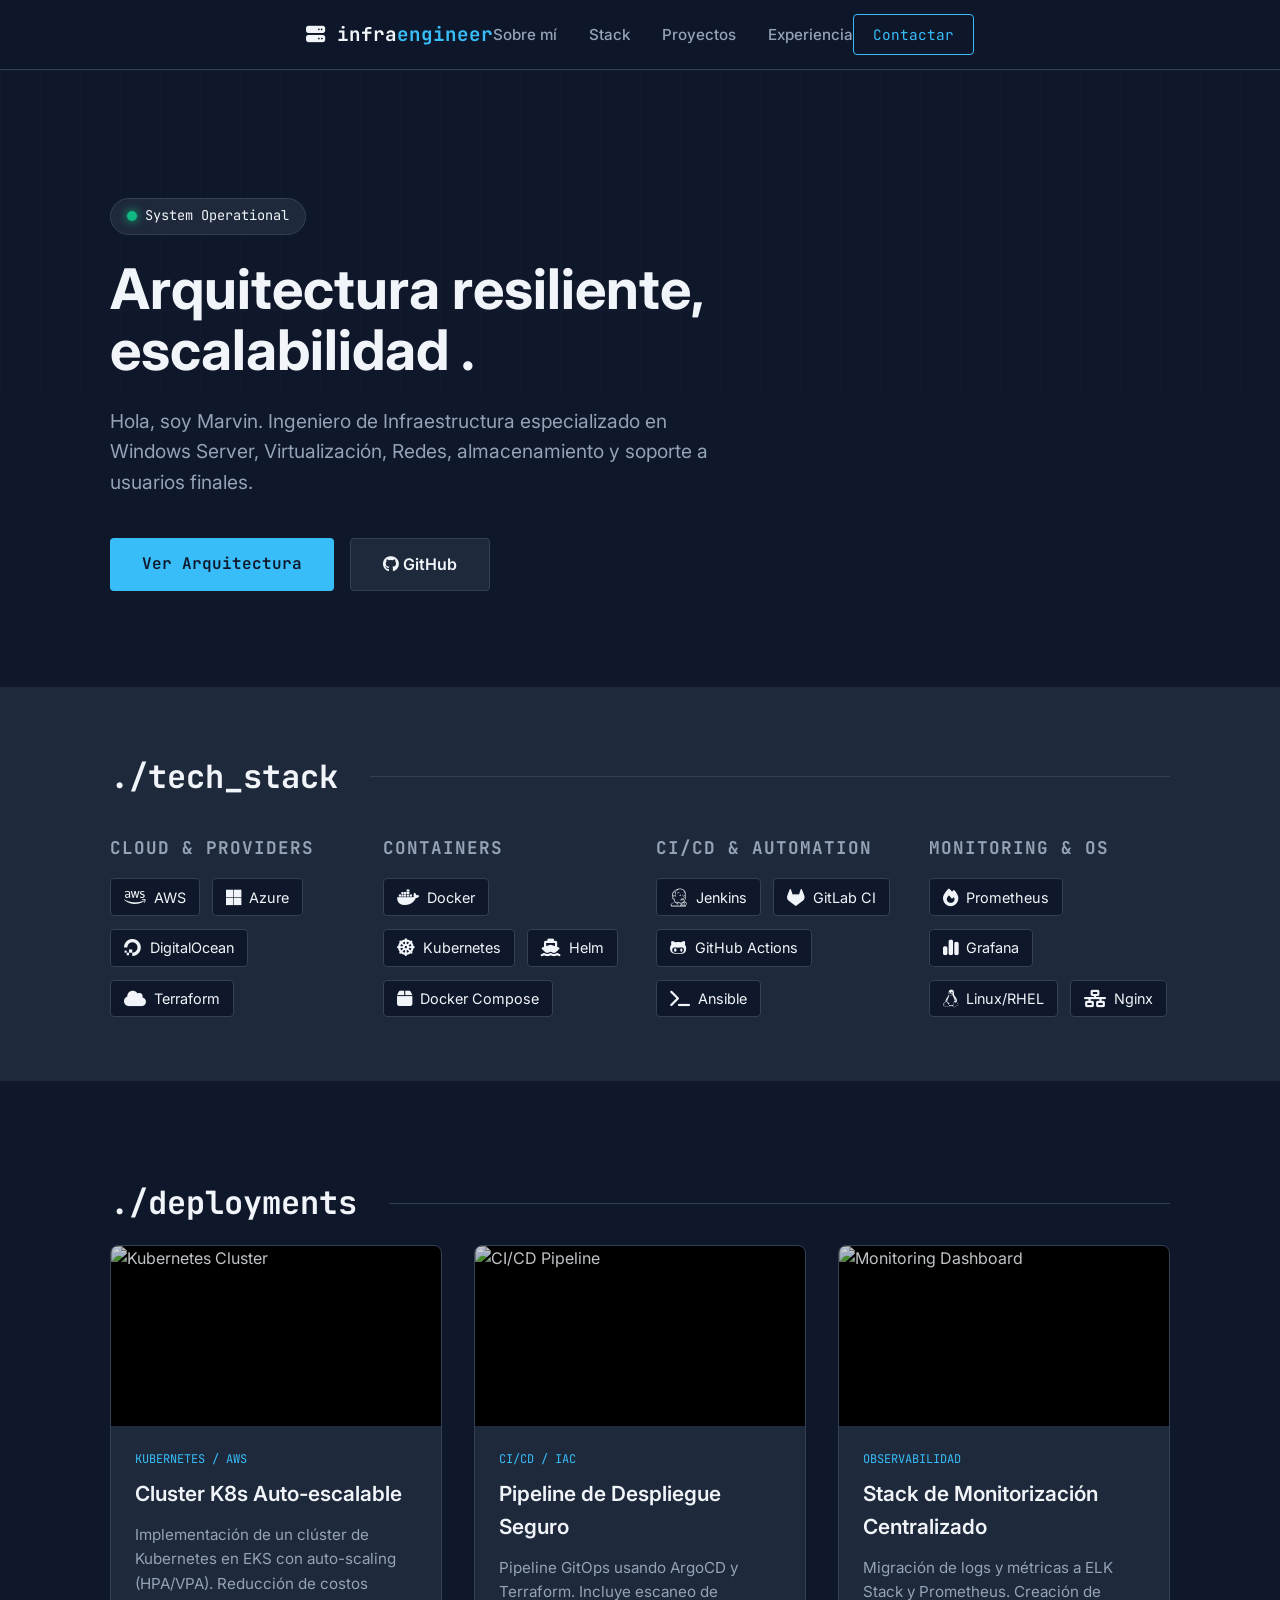
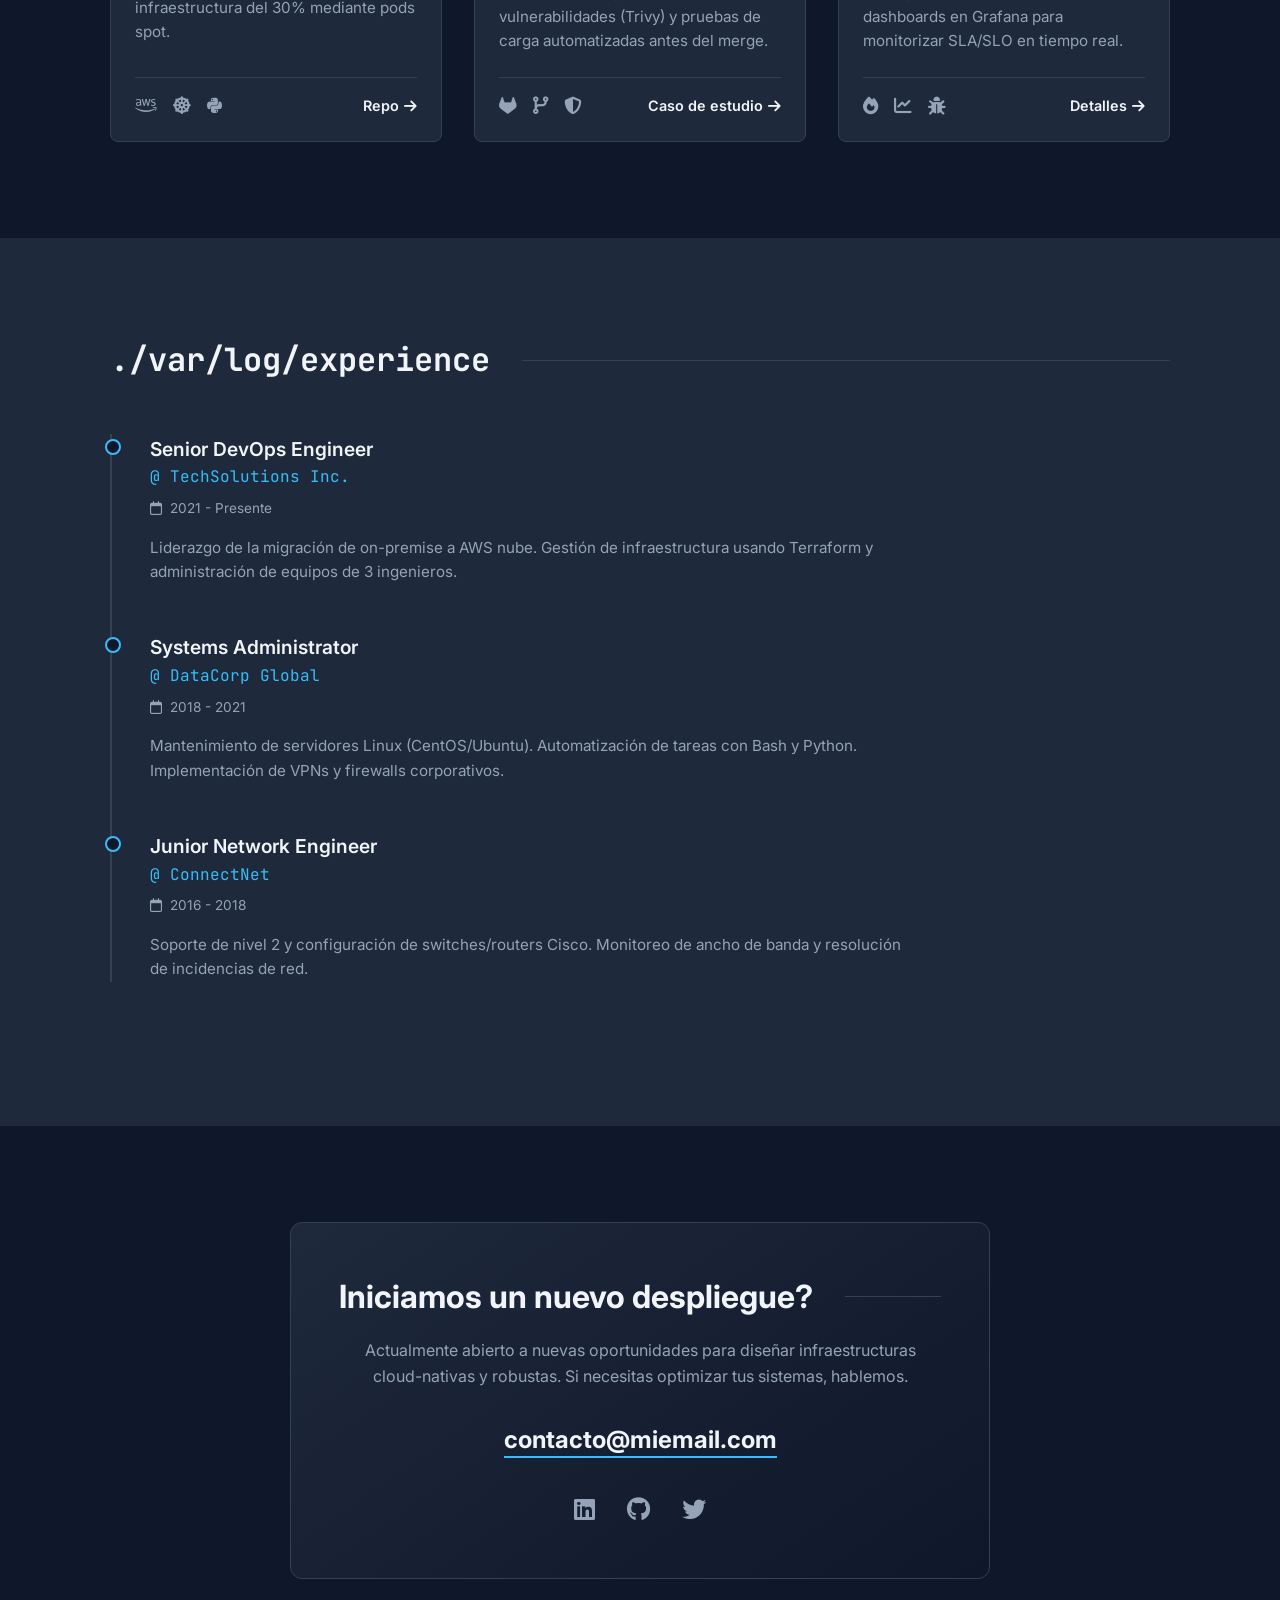
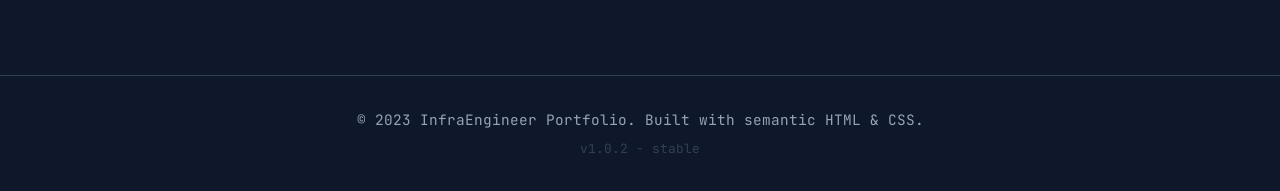
==== index.html @ 97bf5b86 "Se modifico HTML y Css" ====
<!DOCTYPE html>
<html lang="es">

<head>
    <meta charset="UTF-8">
    <meta name="viewport" content="width=device-width, initial-scale=1.0">
    <title>Ingeniero de Infraestructura | Portafolio</title>
    <meta name="description" content="Portafolio profesional de Ingeniería de Infraestructura, DevOps y Cloud.">

    <!-- Fuentes de Google: Inter (texto general) y JetBrains Mono (código/técnico) -->
    <link rel="preconnect" href="https://fonts.googleapis.com">
    <link rel="preconnect" href="https://fonts.gstatic.com" crossorigin>
    <link
        href="https://fonts.googleapis.com/css2?family=Inter:wght@300;400;600;700&family=JetBrains+Mono:wght@400;700&display=swap"
        rel="stylesheet">

    <!-- Iconos FontAwesome -->
    <link rel="stylesheet" href="https://cdnjs.cloudflare.com/ajax/libs/font-awesome/6.4.0/css/all.min.css">
    <link rel="stylesheet" href="estilos.css">
    <!-- <style>
        /* --- VARIABLES CSS --- */
        :root {
            --bg-color: #0f172a;       /* Slate 900 */
            --bg-secondary: #1e293b;   /* Slate 800 */
            --accent: #38bdf8;         /* Sky 400 */
            --accent-glow: rgba(56, 189, 248, 0.2);
            --text-main: #f1f5f9;      /* Slate 100 */
            --text-muted: #94a3b8;     /* Slate 400 */
            --success: #10b981;        /* Emerald 500 */
            --border: #334155;
            
            --font-main: 'Inter', sans-serif;
            --font-code: 'JetBrains Mono', monospace;
            
            --container-width: 1100px;
            --header-height: 70px;
        }

        /* --- RESET & BASE --- */
        * {
            margin: 0;
            padding: 0;
            box-sizing: border-box;
        }

        body {
            font-family: var(--font-main);
            background-color: var(--bg-color);
            color: var(--text-main);
            line-height: 1.6;
            overflow-x: hidden;
        }

        a {
            text-decoration: none;
            color: inherit;
            transition: all 0.3s ease;
        }

        ul {
            list-style: none;
        }

        /* --- UTILIDADES --- */
        .container {
            max-width: var(--container-width);
            margin: 0 auto;
            padding: 0 20px;
        }

        .section-title {
            font-size: 2rem;
            margin-bottom: 1rem;
            display: flex;
            align-items: center;
            gap: 1rem;
        }

        .section-title i {
            color: var(--accent);
        }

        .section-title::after {
            content: '';
            flex: 1;
            height: 1px;
            background: var(--border);
            margin-left: 1rem;
        }

        .mono {
            font-family: var(--font-code);
        }

        .text-accent {
            color: var(--accent);
        }

        .status-dot {
            height: 10px;
            width: 10px;
            background-color: var(--success);
            border-radius: 50%;
            display: inline-block;
            box-shadow: 0 0 10px var(--success);
            animation: pulse 2s infinite;
        }

        @keyframes pulse {
            0% { opacity: 1; box-shadow: 0 0 0 0 rgba(16, 185, 129, 0.7); }
            70% { opacity: 0.7; box-shadow: 0 0 0 6px rgba(16, 185, 129, 0); }
            100% { opacity: 1; box-shadow: 0 0 0 0 rgba(16, 185, 129, 0); }
        }

        /* --- HEADER --- */
        header {
            height: var(--header-height);
            background-color: rgba(15, 23, 42, 0.9);
            backdrop-filter: blur(10px);
            border-bottom: 1px solid var(--border);
            position: sticky;
            top: 0;
            z-index: 100;
            display: flex;
            align-items: center;
        }

        nav {
            display: flex;
            justify-content: space-between;
            align-items: center;
            width: 100%;
        }

        .logo {
            font-family: var(--font-code);
            font-weight: 700;
            font-size: 1.2rem;
            color: var(--text-main);
        }
        
        .logo span {
            color: var(--accent);
        }

        .nav-links {
            display: flex;
            gap: 2rem;
        }

        .nav-links a {
            font-size: 0.95rem;
            color: var(--text-muted);
            font-weight: 500;
        }

        .nav-links a:hover {
            color: var(--accent);
        }

        .btn-cta {
            padding: 0.5rem 1.2rem;
            background-color: transparent;
            border: 1px solid var(--accent);
            color: var(--accent);
            font-family: var(--font-code);
            border-radius: 4px;
            font-size: 0.9rem;
        }

        .btn-cta:hover {
            background-color: var(--accent-glow);
        }

        /* --- HERO SECTION --- */
        #hero {
            padding: 8rem 0 6rem;
            position: relative;
        }

        /* Grid de fondo */
        #hero::before {
            content: "";
            position: absolute;
            top: 0; left: 0; right: 0; bottom: 0;
            background-image: 
                linear-gradient(var(--border) 1px, transparent 1px),
                linear-gradient(90deg, var(--border) 1px, transparent 1px);
            background-size: 40px 40px;
            opacity: 0.1;
            z-index: -1;
            mask-image: linear-gradient(to bottom, black 40%, transparent 100%);
            -webkit-mask-image: linear-gradient(to bottom, black 40%, transparent 100%);
        }

        .hero-content {
            max-width: 800px;
        }

        .hero-status {
            display: inline-flex;
            align-items: center;
            gap: 0.5rem;
            background: var(--bg-secondary);
            padding: 0.4rem 1rem;
            border-radius: 50px;
            border: 1px solid var(--border);
            font-family: var(--font-code);
            font-size: 0.85rem;
            margin-bottom: 1.5rem;
        }

        .hero-title {
            font-size: 3.5rem;
            line-height: 1.1;
            margin-bottom: 1.5rem;
            font-weight: 700;
        }

        .hero-desc {
            font-size: 1.2rem;
            color: var(--text-muted);
            margin-bottom: 2.5rem;
            max-width: 600px;
        }

        .hero-buttons {
            display: flex;
            gap: 1rem;
        }

        .btn-primary {
            background-color: var(--accent);
            color: var(--bg-color);
            padding: 0.8rem 2rem;
            font-weight: 600;
            border-radius: 4px;
            font-family: var(--font-code);
        }
        
        .btn-primary:hover {
            background-color: #0ea5e9; /* Sky 500 */
            transform: translateY(-2px);
        }

        .btn-secondary {
            background-color: var(--bg-secondary);
            color: var(--text-main);
            padding: 0.8rem 2rem;
            font-weight: 600;
            border-radius: 4px;
            border: 1px solid var(--border);
        }

        .btn-secondary:hover {
            border-color: var(--text-muted);
        }

        /* --- SKILLS (STACK) --- */
        #stack {
            padding: 4rem 0;
            background-color: var(--bg-secondary);
        }

        .stack-grid {
            display: grid;
            grid-template-columns: repeat(auto-fit, minmax(200px, 1fr));
            gap: 2rem;
            margin-top: 2rem;
        }

        .stack-category h3 {
            font-size: 1.1rem;
            margin-bottom: 1rem;
            color: var(--text-muted);
            font-family: var(--font-code);
            text-transform: uppercase;
            letter-spacing: 1px;
        }

        .tech-tags {
            display: flex;
            flex-wrap: wrap;
            gap: 0.8rem;
        }

        .tech-tag {
            background-color: var(--bg-color);
            padding: 0.4rem 0.8rem;
            border-radius: 4px;
            font-size: 0.9rem;
            color: var(--text-main);
            border: 1px solid var(--border);
            display: flex;
            align-items: center;
            gap: 0.5rem;
            transition: 0.3s;
        }

        .tech-tag:hover {
            border-color: var(--accent);
            color: var(--accent);
        }

        .tech-tag i {
            font-size: 1.1rem;
        }

        /* --- PROJECTS --- */
        #projects {
            padding: 6rem 0;
        }

        .projects-grid {
            display: grid;
            grid-template-columns: repeat(auto-fit, minmax(300px, 1fr));
            gap: 2rem;
        }

        .project-card {
            background-color: var(--bg-secondary);
            border: 1px solid var(--border);
            border-radius: 8px;
            overflow: hidden;
            transition: 0.3s;
            display: flex;
            flex-direction: column;
        }

        .project-card:hover {
            transform: translateY(-5px);
            border-color: var(--accent);
            box-shadow: 0 10px 30px -10px rgba(0,0,0,0.5);
        }

        .project-image {
            height: 180px;
            background-color: #000;
            position: relative;
            overflow: hidden;
        }
        
        .project-image img {
            width: 100%;
            height: 100%;
            object-fit: cover;
            opacity: 0.8;
            transition: 0.3s;
        }

        .project-card:hover .project-image img {
            opacity: 1;
            transform: scale(1.05);
        }

        .project-content {
            padding: 1.5rem;
            flex: 1;
            display: flex;
            flex-direction: column;
        }

        .project-type {
            font-family: var(--font-code);
            font-size: 0.75rem;
            color: var(--accent);
            margin-bottom: 0.5rem;
            text-transform: uppercase;
        }

        .project-title {
            font-size: 1.3rem;
            margin-bottom: 0.8rem;
            font-weight: 600;
        }

        .project-desc {
            color: var(--text-muted);
            font-size: 0.95rem;
            margin-bottom: 1.5rem;
            flex: 1;
        }

        .project-meta {
            margin-top: auto;
            padding-top: 1rem;
            border-top: 1px solid var(--border);
            display: flex;
            justify-content: space-between;
            align-items: center;
        }

        .project-icons {
            display: flex;
            gap: 1rem;
            font-size: 1.1rem;
            color: var(--text-muted);
        }

        .project-link {
            font-size: 0.9rem;
            font-weight: 600;
            color: var(--text-main);
            display: flex;
            align-items: center;
            gap: 0.3rem;
        }
        
        .project-link:hover {
            color: var(--accent);
        }

        /* --- EXPERIENCE (TIMELINE) --- */
        #experience {
            padding: 6rem 0;
            background-color: var(--bg-secondary);
        }

        .timeline {
            position: relative;
            max-width: 800px;
            margin-top: 3rem;
        }

        .timeline::before {
            content: '';
            position: absolute;
            left: 0;
            top: 0;
            height: 100%;
            width: 2px;
            background: var(--border);
        }

        .timeline-item {
            position: relative;
            padding-left: 2.5rem;
            margin-bottom: 3rem;
        }

        .timeline-item::before {
            content: '';
            position: absolute;
            left: -5px;
            top: 5px;
            width: 12px;
            height: 12px;
            border-radius: 50%;
            background: var(--bg-color);
            border: 2px solid var(--accent);
        }

        .role {
            font-size: 1.2rem;
            font-weight: 600;
            color: var(--text-main);
        }

        .company {
            color: var(--accent);
            font-family: var(--font-code);
            margin-bottom: 0.5rem;
            display: inline-block;
        }

        .period {
            font-size: 0.85rem;
            color: var(--text-muted);
            margin-bottom: 1rem;
            display: flex;
            align-items: center;
            gap: 0.5rem;
        }

        /* --- CONTACT --- */
        #contact {
            padding: 6rem 0;
            text-align: center;
        }

        .contact-box {
            background: linear-gradient(145deg, var(--bg-secondary), var(--bg-color));
            border: 1px solid var(--border);
            padding: 3rem;
            border-radius: 12px;
            max-width: 700px;
            margin: 0 auto;
        }

        .contact-text {
            color: var(--text-muted);
            margin-bottom: 2rem;
        }

        .email-link {
            font-size: 1.5rem;
            font-weight: 700;
            color: var(--text-main);
            border-bottom: 2px solid var(--accent);
            padding-bottom: 2px;
        }
        
        .email-link:hover {
            color: var(--accent);
        }

        .social-links {
            margin-top: 2rem;
            display: flex;
            justify-content: center;
            gap: 2rem;
        }

        .social-links a {
            font-size: 1.5rem;
            color: var(--text-muted);
        }

        .social-links a:hover {
            color: var(--accent);
            transform: translateY(-3px);
        }

        /* --- FOOTER --- */
        footer {
            padding: 2rem 0;
            border-top: 1px solid var(--border);
            text-align: center;
            color: var(--text-muted);
            font-size: 0.9rem;
            font-family: var(--font-code);
        }

        /* --- RESPONSIVE --- */
        @media (max-width: 768px) {
            .hero-title {
                font-size: 2.5rem;
            }
            
            nav {
                flex-direction: column;
                gap: 1rem;
                padding: 1rem 0;
            }

            header {
                height: auto;
            }

            .nav-links {
                gap: 1.5rem;
                font-size: 0.9rem;
            }
        }
    </style>
</head>
<body>
-->
    <!-- Header / Navegación -->
    <header>
        <div class="container">
            <nav>
                <div class="logo">
                    <i class="fa-solid fa-server"></i> infra<span>engineer</span>
                </div>
                <ul class="nav-links">
                    <li><a href="#about">Sobre mí</a></li>
                    <li><a href="#stack">Stack</a></li>
                    <li><a href="#projects">Proyectos</a></li>
                    <li><a href="#experience">Experiencia</a></li>
                </ul>
                <a href="#contact" class="btn-cta">Contactar</a>
            </nav>
        </div>
    </header>

    <main>
        <!-- Hero Section -->
        <section id="hero">
            <div class="container">
                <div class="hero-content">
                    <div class="hero-status">
                        <span class="status-dot"></span>
                        <span>System Operational</span>
                    </div>
                    <h1 class="hero-title">Arquitectura resiliente,<br>escalabilidad <span class="text-accent"></span>.
                    </h1>
                    <p class="hero-desc">
                        Hola, soy Marvin. Ingeniero de Infraestructura especializado en Windows Server, Virtualización,
                        Redes, almacenamiento y soporte a usuarios finales.
                    </p>
                    <div class="hero-buttons">
                        <a href="#projects" class="btn-primary">Ver Arquitectura</a>
                        <a href="https://github.com/" target="_blank" class="btn-secondary"><i
                                class="fa-brands fa-github"></i> GitHub</a>
                    </div>
                </div>
            </div>
        </section>

        <!-- Tech Stack -->
        <section id="stack">
            <div class="container">
                <h2 class="section-title mono">./tech_stack</h2>
                <div class="stack-grid">
                    <!-- Cloud -->
                    <div class="stack-category">
                        <h3>Cloud & Providers</h3>
                        <div class="tech-tags">
                            <span class="tech-tag"><i class="fa-brands fa-aws"></i> AWS</span>
                            <span class="tech-tag"><i class="fa-brands fa-microsoft"></i> Azure</span>
                            <span class="tech-tag"><i class="fa-brands fa-digital-ocean"></i> DigitalOcean</span>
                            <span class="tech-tag"><i class="fa-solid fa-cloud"></i> Terraform</span>
                        </div>
                    </div>
                    <!-- Containers & Orchestration -->
                    <div class="stack-category">
                        <h3>Containers</h3>
                        <div class="tech-tags">
                            <span class="tech-tag"><i class="fa-brands fa-docker"></i> Docker</span>
                            <span class="tech-tag"><i class="fa-solid fa-dharmachakra"></i> Kubernetes</span>
                            <span class="tech-tag"><i class="fa-solid fa-ship"></i> Helm</span>
                            <span class="tech-tag"><i class="fa-solid fa-box"></i> Docker Compose</span>
                        </div>
                    </div>
                    <!-- CI/CD -->
                    <div class="stack-category">
                        <h3>CI/CD & Automation</h3>
                        <div class="tech-tags">
                            <span class="tech-tag"><i class="fa-brands fa-jenkins"></i> Jenkins</span>
                            <span class="tech-tag"><i class="fa-brands fa-gitlab"></i> GitLab CI</span>
                            <span class="tech-tag"><i class="fa-brands fa-github-alt"></i> GitHub Actions</span>
                            <span class="tech-tag"><i class="fa-solid fa-terminal"></i> Ansible</span>
                        </div>
                    </div>
                    <!-- Monitoring -->
                    <div class="stack-category">
                        <h3>Monitoring & OS</h3>
                        <div class="tech-tags">
                            <span class="tech-tag"><i class="fa-solid fa-fire"></i> Prometheus</span>
                            <span class="tech-tag"><i class="fa-solid fa-chart-simple"></i> Grafana</span>
                            <span class="tech-tag"><i class="fa-brands fa-linux"></i> Linux/RHEL</span>
                            <span class="tech-tag"><i class="fa-solid fa-network-wired"></i> Nginx</span>
                        </div>
                    </div>
                </div>
            </div>
        </section>

        <!-- Proyectos -->
        <section id="projects">
            <div class="container">
                <h2 class="section-title mono">./deployments</h2>
                <div class="projects-grid">

                    <!-- Proyecto 1 -->
                    <article class="project-card">
                        <div class="project-image">
                            <!-- Placeholder de imagen técnica -->
                            <img src="https://picsum.photos/seed/k8s/600/360" alt="Kubernetes Cluster">
                        </div>
                        <div class="project-content">
                            <span class="project-type">Kubernetes / AWS</span>
                            <h3 class="project-title">Cluster K8s Auto-escalable</h3>
                            <p class="project-desc">
                                Implementación de un clúster de Kubernetes en EKS con auto-scaling (HPA/VPA). Reducción
                                de costos infraestructura del 30% mediante pods spot.
                            </p>
                            <div class="project-meta">
                                <div class="project-icons">
                                    <i class="fa-brands fa-aws" title="AWS"></i>
                                    <i class="fa-solid fa-dharmachakra" title="Kubernetes"></i>
                                    <i class="fa-brands fa-python" title="Python"></i>
                                </div>
                                <a href="#" class="project-link">Repo <i class="fa-solid fa-arrow-right"></i></a>
                            </div>
                        </div>
                    </article>

                    <!-- Proyecto 2 -->
                    <article class="project-card">
                        <div class="project-image">
                            <img src="https://picsum.photos/seed/cicd/600/360" alt="CI/CD Pipeline">
                        </div>
                        <div class="project-content">
                            <span class="project-type">CI/CD / IaC</span>
                            <h3 class="project-title">Pipeline de Despliegue Seguro</h3>
                            <p class="project-desc">
                                Pipeline GitOps usando ArgoCD y Terraform. Incluye escaneo de vulnerabilidades (Trivy) y
                                pruebas de carga automatizadas antes del merge.
                            </p>
                            <div class="project-meta">
                                <div class="project-icons">
                                    <i class="fa-brands fa-gitlab" title="GitLab"></i>
                                    <i class="fa-solid fa-code-branch" title="GitOps"></i>
                                    <i class="fa-solid fa-shield-halved" title="Security"></i>
                                </div>
                                <a href="#" class="project-link">Caso de estudio <i
                                        class="fa-solid fa-arrow-right"></i></a>
                            </div>
                        </div>
                    </article>

                    <!-- Proyecto 3 -->
                    <article class="project-card">
                        <div class="project-image">
                            <img src="https://picsum.photos/seed/monitor/600/360" alt="Monitoring Dashboard">
                        </div>
                        <div class="project-content">
                            <span class="project-type">Observabilidad</span>
                            <h3 class="project-title">Stack de Monitorización Centralizado</h3>
                            <p class="project-desc">
                                Migración de logs y métricas a ELK Stack y Prometheus. Creación de dashboards en Grafana
                                para monitorizar SLA/SLO en tiempo real.
                            </p>
                            <div class="project-meta">
                                <div class="project-icons">
                                    <i class="fa-solid fa-fire" title="Prometheus"></i>
                                    <i class="fa-solid fa-chart-line" title="Grafana"></i>
                                    <i class="fa-solid fa-bug" title="Debug"></i>
                                </div>
                                <a href="#" class="project-link">Detalles <i class="fa-solid fa-arrow-right"></i></a>
                            </div>
                        </div>
                    </article>

                </div>
            </div>
        </section>

        <!-- Experiencia -->
        <section id="experience">
            <div class="container">
                <h2 class="section-title mono">./var/log/experience</h2>
                <div class="timeline">

                    <div class="timeline-item">
                        <div class="role">Senior DevOps Engineer</div>
                        <div class="company">@ TechSolutions Inc.</div>
                        <div class="period"><i class="fa-regular fa-calendar"></i> 2021 - Presente</div>
                        <p class="contact-text" style="margin-bottom: 0; font-size: 0.95rem;">
                            Liderazgo de la migración de on-premise a AWS nube. Gestión de infraestructura usando
                            Terraform y administración de equipos de 3 ingenieros.
                        </p>
                    </div>

                    <div class="timeline-item">
                        <div class="role">Systems Administrator</div>
                        <div class="company">@ DataCorp Global</div>
                        <div class="period"><i class="fa-regular fa-calendar"></i> 2018 - 2021</div>
                        <p class="contact-text" style="margin-bottom: 0; font-size: 0.95rem;">
                            Mantenimiento de servidores Linux (CentOS/Ubuntu). Automatización de tareas con Bash y
                            Python. Implementación de VPNs y firewalls corporativos.
                        </p>
                    </div>

                    <div class="timeline-item">
                        <div class="role">Junior Network Engineer</div>
                        <div class="company">@ ConnectNet</div>
                        <div class="period"><i class="fa-regular fa-calendar"></i> 2016 - 2018</div>
                        <p class="contact-text" style="margin-bottom: 0; font-size: 0.95rem;">
                            Soporte de nivel 2 y configuración de switches/routers Cisco. Monitoreo de ancho de banda y
                            resolución de incidencias de red.
                        </p>
                    </div>

                </div>
            </div>
        </section>

        <!-- Contacto -->
        <section id="contact">
            <div class="container">
                <div class="contact-box">
                    <h2 class="section-title" style="justify-content: center; border: none;">Iniciamos un nuevo
                        despliegue?</h2>
                    <p class="contact-text">
                        Actualmente abierto a nuevas oportunidades para diseñar infraestructuras cloud-nativas y
                        robustas. Si necesitas optimizar tus sistemas, hablemos.
                    </p>
                    <a href="mailto:contacto@miemail.com" class="email-link">contacto@miemail.com</a>

                    <div class="social-links">
                        <a href="#"><i class="fa-brands fa-linkedin"></i></a>
                        <a href="#"><i class="fa-brands fa-github"></i></a>
                        <a href="#"><i class="fa-brands fa-twitter"></i></a>
                    </div>
                </div>
            </div>
        </section>
    </main>

    <footer>
        <div class="container">
            <p>&copy; 2023 InfraEngineer Portfolio. Built with semantic HTML & CSS.</p>
            <p class="mono" style="font-size: 0.8rem; margin-top: 0.5rem; color: var(--border);">v1.0.2 - stable</p>
        </div>
    </footer>

    </body>

</html>
---- estilos.css ----
/* --- VARIABLES CSS --- */
        :root {
            --bg-color: #0f172a;
            /* Slate 900 */
            --bg-secondary: #1e293b;
            /* Slate 800 */
            --accent: #38bdf8;
            /* Sky 400 */
            --accent-glow: rgba(56, 189, 248, 0.2);
            --text-main: #f1f5f9;
            /* Slate 100 */
            --text-muted: #94a3b8;
            /* Slate 400 */
            --success: #10b981;
            /* Emerald 500 */
            --border: #334155;

            --font-main: 'Inter', sans-serif;
            --font-code: 'JetBrains Mono', monospace;

            --container-width: 1100px;
            --header-height: 70px;
        }

        /* --- RESET & BASE --- */
        * {
            margin: 0;
            padding: 0;
            box-sizing: border-box;
        }

        body {
            font-family: var(--font-main);
            background-color: var(--bg-color);
            color: var(--text-main);
            line-height: 1.6;
            overflow-x: hidden;
        }

        a {
            text-decoration: none;
            color: inherit;
            transition: all 0.3s ease;
        }

        ul {
            list-style: none;
        }

        /* --- UTILIDADES --- */
        .container {
            max-width: var(--container-width);
            margin: 0 auto;
            padding: 0 20px;
        }

        .section-title {
            font-size: 2rem;
            margin-bottom: 1rem;
            display: flex;
            align-items: center;
            gap: 1rem;
        }

        .section-title i {
            color: var(--accent);
        }

        .section-title::after {
            content: '';
            flex: 1;
            height: 1px;
            background: var(--border);
            margin-left: 1rem;
        }

        .mono {
            font-family: var(--font-code);
        }

        .text-accent {
            color: var(--accent);
        }

        .status-dot {
            height: 10px;
            width: 10px;
            background-color: var(--success);
            border-radius: 50%;
            display: inline-block;
            box-shadow: 0 0 10px var(--success);
            animation: pulse 2s infinite;
        }

        @keyframes pulse {
            0% {
                opacity: 1;
                box-shadow: 0 0 0 0 rgba(16, 185, 129, 0.7);
            }

            70% {
                opacity: 0.7;
                box-shadow: 0 0 0 6px rgba(16, 185, 129, 0);
            }

            100% {
                opacity: 1;
                box-shadow: 0 0 0 0 rgba(16, 185, 129, 0);
            }
        }

        /* --- HEADER --- */
        header {
            height: var(--header-height);
            background-color: rgba(15, 23, 42, 0.9);
            backdrop-filter: blur(10px);
            border-bottom: 1px solid var(--border);
            position: sticky;
            top: 0;
            z-index: 100;
            display: flex;
            align-items: center;
        }

        nav {
            display: flex;
            justify-content: space-between;
            align-items: center;
            width: 100%;
        }

        .logo {
            font-family: var(--font-code);
            font-weight: 700;
            font-size: 1.2rem;
            color: var(--text-main);
        }

        .logo span {
            color: var(--accent);
        }

        .nav-links {
            display: flex;
            gap: 2rem;
        }

        .nav-links a {
            font-size: 0.95rem;
            color: var(--text-muted);
            font-weight: 500;
        }

        .nav-links a:hover {
            color: var(--accent);
        }

        .btn-cta {
            padding: 0.5rem 1.2rem;
            background-color: transparent;
            border: 1px solid var(--accent);
            color: var(--accent);
            font-family: var(--font-code);
            border-radius: 4px;
            font-size: 0.9rem;
        }

        .btn-cta:hover {
            background-color: var(--accent-glow);
        }

        /* --- HERO SECTION --- */
        #hero {
            padding: 8rem 0 6rem;
            position: relative;
        }

        /* Grid de fondo */
        #hero::before {
            content: "";
            position: absolute;
            top: 0;
            left: 0;
            right: 0;
            bottom: 0;
            background-image:
                linear-gradient(var(--border) 1px, transparent 1px),
                linear-gradient(90deg, var(--border) 1px, transparent 1px);
            background-size: 40px 40px;
            opacity: 0.1;
            z-index: -1;
            mask-image: linear-gradient(to bottom, black 40%, transparent 100%);
            -webkit-mask-image: linear-gradient(to bottom, black 40%, transparent 100%);
        }

        .hero-content {
            max-width: 800px;
        }

        .hero-status {
            display: inline-flex;
            align-items: center;
            gap: 0.5rem;
            background: var(--bg-secondary);
            padding: 0.4rem 1rem;
            border-radius: 50px;
            border: 1px solid var(--border);
            font-family: var(--font-code);
            font-size: 0.85rem;
            margin-bottom: 1.5rem;
        }

        .hero-title {
            font-size: 3.5rem;
            line-height: 1.1;
            margin-bottom: 1.5rem;
            font-weight: 700;
        }

        .hero-desc {
            font-size: 1.2rem;
            color: var(--text-muted);
            margin-bottom: 2.5rem;
            max-width: 600px;
        }

        .hero-buttons {
            display: flex;
            gap: 1rem;
        }

        .btn-primary {
            background-color: var(--accent);
            color: var(--bg-color);
            padding: 0.8rem 2rem;
            font-weight: 600;
            border-radius: 4px;
            font-family: var(--font-code);
        }

        .btn-primary:hover {
            background-color: #0ea5e9;
            /* Sky 500 */
            transform: translateY(-2px);
        }

        .btn-secondary {
            background-color: var(--bg-secondary);
            color: var(--text-main);
            padding: 0.8rem 2rem;
            font-weight: 600;
            border-radius: 4px;
            border: 1px solid var(--border);
        }

        .btn-secondary:hover {
            border-color: var(--text-muted);
        }

        /* --- SKILLS (STACK) --- */
        #stack {
            padding: 4rem 0;
            background-color: var(--bg-secondary);
        }

        .stack-grid {
            display: grid;
            grid-template-columns: repeat(auto-fit, minmax(200px, 1fr));
            gap: 2rem;
            margin-top: 2rem;
        }

        .stack-category h3 {
            font-size: 1.1rem;
            margin-bottom: 1rem;
            color: var(--text-muted);
            font-family: var(--font-code);
            text-transform: uppercase;
            letter-spacing: 1px;
        }

        .tech-tags {
            display: flex;
            flex-wrap: wrap;
            gap: 0.8rem;
        }

        .tech-tag {
            background-color: var(--bg-color);
            padding: 0.4rem 0.8rem;
            border-radius: 4px;
            font-size: 0.9rem;
            color: var(--text-main);
            border: 1px solid var(--border);
            display: flex;
            align-items: center;
            gap: 0.5rem;
            transition: 0.3s;
        }

        .tech-tag:hover {
            border-color: var(--accent);
            color: var(--accent);
        }

        .tech-tag i {
            font-size: 1.1rem;
        }

        /* --- PROJECTS --- */
        #projects {
            padding: 6rem 0;
        }

        .projects-grid {
            display: grid;
            grid-template-columns: repeat(auto-fit, minmax(300px, 1fr));
            gap: 2rem;
        }

        .project-card {
            background-color: var(--bg-secondary);
            border: 1px solid var(--border);
            border-radius: 8px;
            overflow: hidden;
            transition: 0.3s;
            display: flex;
            flex-direction: column;
        }

        .project-card:hover {
            transform: translateY(-5px);
            border-color: var(--accent);
            box-shadow: 0 10px 30px -10px rgba(0, 0, 0, 0.5);
        }

        .project-image {
            height: 180px;
            background-color: #000;
            position: relative;
            overflow: hidden;
        }

        .project-image img {
            width: 100%;
            height: 100%;
            object-fit: cover;
            opacity: 0.8;
            transition: 0.3s;
        }

        .project-card:hover .project-image img {
            opacity: 1;
            transform: scale(1.05);
        }

        .project-content {
            padding: 1.5rem;
            flex: 1;
            display: flex;
            flex-direction: column;
        }

        .project-type {
            font-family: var(--font-code);
            font-size: 0.75rem;
            color: var(--accent);
            margin-bottom: 0.5rem;
            text-transform: uppercase;
        }

        .project-title {
            font-size: 1.3rem;
            margin-bottom: 0.8rem;
            font-weight: 600;
        }

        .project-desc {
            color: var(--text-muted);
            font-size: 0.95rem;
            margin-bottom: 1.5rem;
            flex: 1;
        }

        .project-meta {
            margin-top: auto;
            padding-top: 1rem;
            border-top: 1px solid var(--border);
            display: flex;
            justify-content: space-between;
            align-items: center;
        }

        .project-icons {
            display: flex;
            gap: 1rem;
            font-size: 1.1rem;
            color: var(--text-muted);
        }

        .project-link {
            font-size: 0.9rem;
            font-weight: 600;
            color: var(--text-main);
            display: flex;
            align-items: center;
            gap: 0.3rem;
        }

        .project-link:hover {
            color: var(--accent);
        }

        /* --- EXPERIENCE (TIMELINE) --- */
        #experience {
            padding: 6rem 0;
            background-color: var(--bg-secondary);
        }

        .timeline {
            position: relative;
            max-width: 800px;
            margin-top: 3rem;
        }

        .timeline::before {
            content: '';
            position: absolute;
            left: 0;
            top: 0;
            height: 100%;
            width: 2px;
            background: var(--border);
        }

        .timeline-item {
            position: relative;
            padding-left: 2.5rem;
            margin-bottom: 3rem;
        }

        .timeline-item::before {
            content: '';
            position: absolute;
            left: -5px;
            top: 5px;
            width: 12px;
            height: 12px;
            border-radius: 50%;
            background: var(--bg-color);
            border: 2px solid var(--accent);
        }

        .role {
            font-size: 1.2rem;
            font-weight: 600;
            color: var(--text-main);
        }

        .company {
            color: var(--accent);
            font-family: var(--font-code);
            margin-bottom: 0.5rem;
            display: inline-block;
        }

        .period {
            font-size: 0.85rem;
            color: var(--text-muted);
            margin-bottom: 1rem;
            display: flex;
            align-items: center;
            gap: 0.5rem;
        }

        /* --- CONTACT --- */
        #contact {
            padding: 6rem 0;
            text-align: center;
        }

        .contact-box {
            background: linear-gradient(145deg, var(--bg-secondary), var(--bg-color));
            border: 1px solid var(--border);
            padding: 3rem;
            border-radius: 12px;
            max-width: 700px;
            margin: 0 auto;
        }

        .contact-text {
            color: var(--text-muted);
            margin-bottom: 2rem;
        }

        .email-link {
            font-size: 1.5rem;
            font-weight: 700;
            color: var(--text-main);
            border-bottom: 2px solid var(--accent);
            padding-bottom: 2px;
        }

        .email-link:hover {
            color: var(--accent);
        }

        .social-links {
            margin-top: 2rem;
            display: flex;
            justify-content: center;
            gap: 2rem;
        }

        .social-links a {
            font-size: 1.5rem;
            color: var(--text-muted);
        }

        .social-links a:hover {
            color: var(--accent);
            transform: translateY(-3px);
        }

        /* --- FOOTER --- */
        footer {
            padding: 2rem 0;
            border-top: 1px solid var(--border);
            text-align: center;
            color: var(--text-muted);
            font-size: 0.9rem;
            font-family: var(--font-code);
        }

        /* --- RESPONSIVE --- */
        @media (max-width: 768px) {
            .hero-title {
                font-size: 2.5rem;
            }

            nav {
                flex-direction: column;
                gap: 1rem;
                padding: 1rem 0;
            }

            header {
                height: auto;
            }

            .nav-links {
                gap: 1.5rem;
                font-size: 0.9rem;
            }
        }
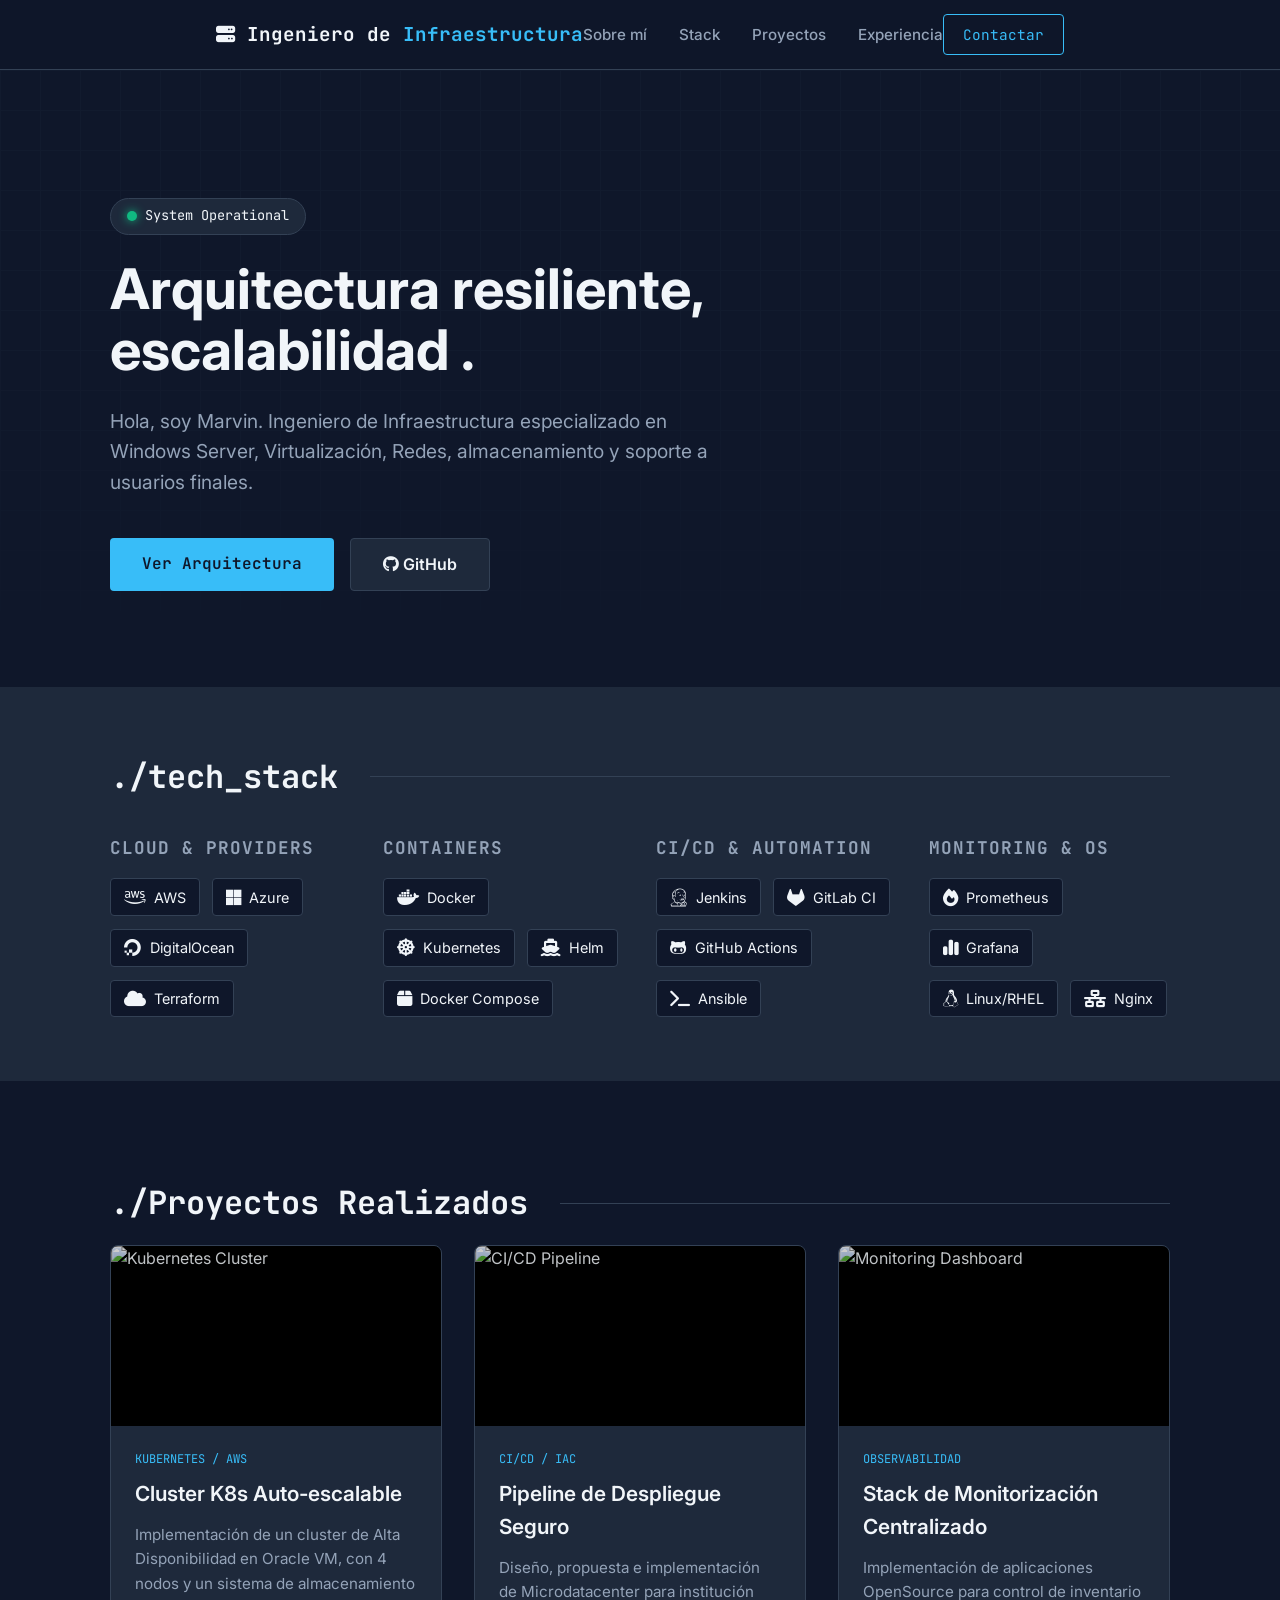
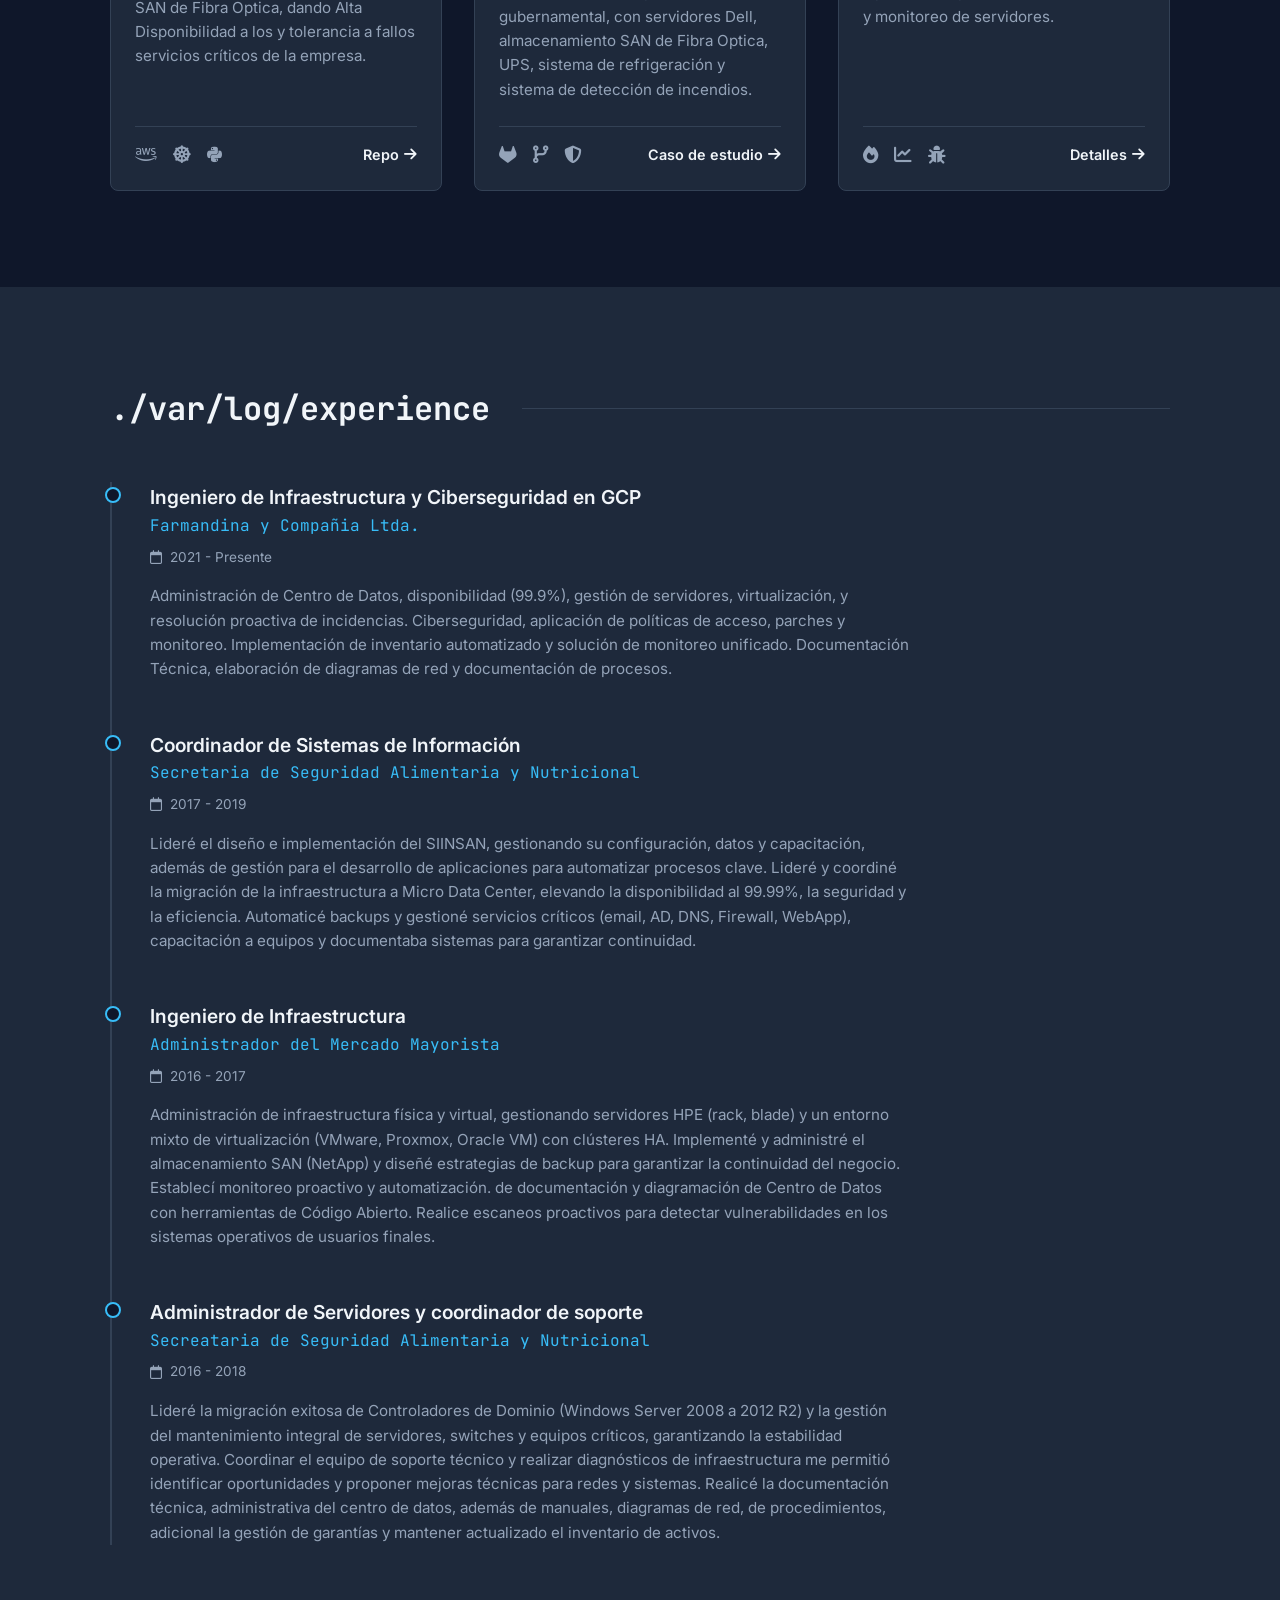
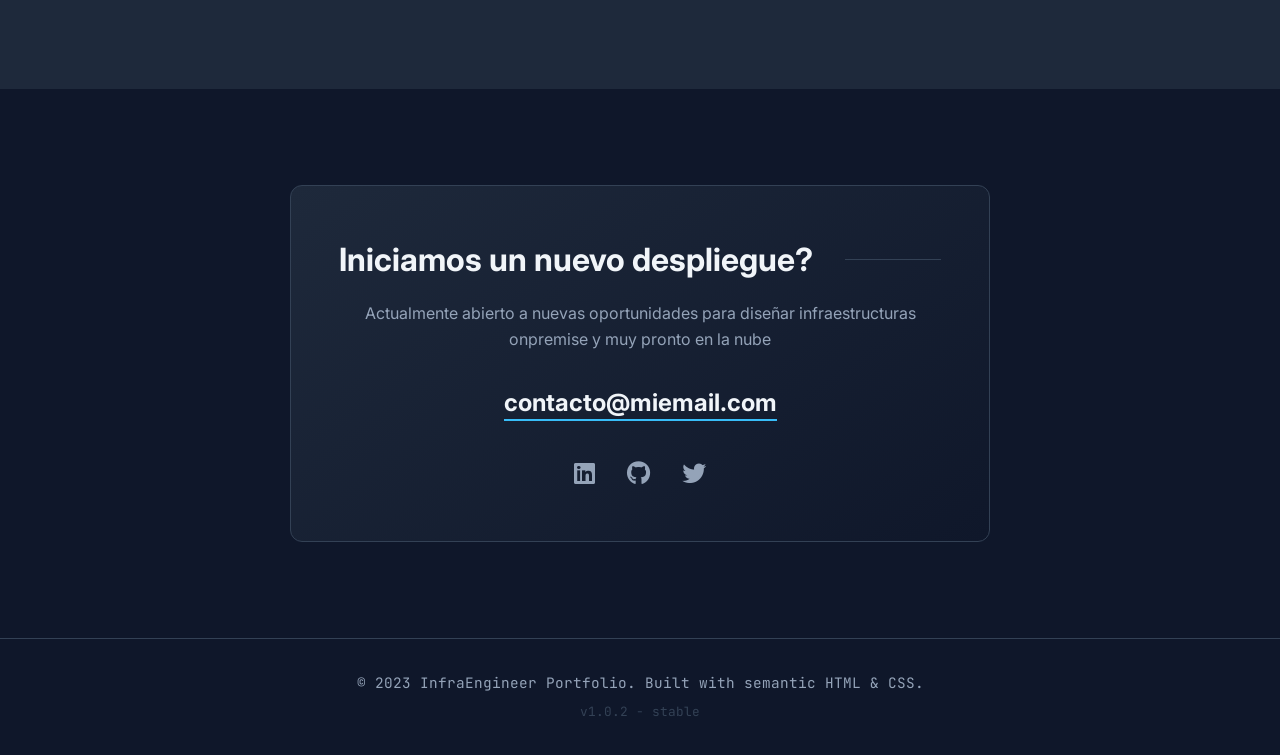
==== commit de63c69d: "Portafolio Actualizado Versión 1.1" ====
--- a/index.html
+++ b/index.html
@@ -17,551 +17,13 @@
     <!-- Iconos FontAwesome -->
     <link rel="stylesheet" href="https://cdnjs.cloudflare.com/ajax/libs/font-awesome/6.4.0/css/all.min.css">
     <link rel="stylesheet" href="estilos.css">
-    <!-- <style>
-        /* --- VARIABLES CSS --- */
-        :root {
-            --bg-color: #0f172a;       /* Slate 900 */
-            --bg-secondary: #1e293b;   /* Slate 800 */
-            --accent: #38bdf8;         /* Sky 400 */
-            --accent-glow: rgba(56, 189, 248, 0.2);
-            --text-main: #f1f5f9;      /* Slate 100 */
-            --text-muted: #94a3b8;     /* Slate 400 */
-            --success: #10b981;        /* Emerald 500 */
-            --border: #334155;
-            
-            --font-main: 'Inter', sans-serif;
-            --font-code: 'JetBrains Mono', monospace;
-            
-            --container-width: 1100px;
-            --header-height: 70px;
-        }
-
-        /* --- RESET & BASE --- */
-        * {
-            margin: 0;
-            padding: 0;
-            box-sizing: border-box;
-        }
-
-        body {
-            font-family: var(--font-main);
-            background-color: var(--bg-color);
-            color: var(--text-main);
-            line-height: 1.6;
-            overflow-x: hidden;
-        }
-
-        a {
-            text-decoration: none;
-            color: inherit;
-            transition: all 0.3s ease;
-        }
-
-        ul {
-            list-style: none;
-        }
-
-        /* --- UTILIDADES --- */
-        .container {
-            max-width: var(--container-width);
-            margin: 0 auto;
-            padding: 0 20px;
-        }
-
-        .section-title {
-            font-size: 2rem;
-            margin-bottom: 1rem;
-            display: flex;
-            align-items: center;
-            gap: 1rem;
-        }
-
-        .section-title i {
-            color: var(--accent);
-        }
-
-        .section-title::after {
-            content: '';
-            flex: 1;
-            height: 1px;
-            background: var(--border);
-            margin-left: 1rem;
-        }
-
-        .mono {
-            font-family: var(--font-code);
-        }
-
-        .text-accent {
-            color: var(--accent);
-        }
-
-        .status-dot {
-            height: 10px;
-            width: 10px;
-            background-color: var(--success);
-            border-radius: 50%;
-            display: inline-block;
-            box-shadow: 0 0 10px var(--success);
-            animation: pulse 2s infinite;
-        }
-
-        @keyframes pulse {
-            0% { opacity: 1; box-shadow: 0 0 0 0 rgba(16, 185, 129, 0.7); }
-            70% { opacity: 0.7; box-shadow: 0 0 0 6px rgba(16, 185, 129, 0); }
-            100% { opacity: 1; box-shadow: 0 0 0 0 rgba(16, 185, 129, 0); }
-        }
-
-        /* --- HEADER --- */
-        header {
-            height: var(--header-height);
-            background-color: rgba(15, 23, 42, 0.9);
-            backdrop-filter: blur(10px);
-            border-bottom: 1px solid var(--border);
-            position: sticky;
-            top: 0;
-            z-index: 100;
-            display: flex;
-            align-items: center;
-        }
-
-        nav {
-            display: flex;
-            justify-content: space-between;
-            align-items: center;
-            width: 100%;
-        }
-
-        .logo {
-            font-family: var(--font-code);
-            font-weight: 700;
-            font-size: 1.2rem;
-            color: var(--text-main);
-        }
-        
-        .logo span {
-            color: var(--accent);
-        }
-
-        .nav-links {
-            display: flex;
-            gap: 2rem;
-        }
-
-        .nav-links a {
-            font-size: 0.95rem;
-            color: var(--text-muted);
-            font-weight: 500;
-        }
-
-        .nav-links a:hover {
-            color: var(--accent);
-        }
-
-        .btn-cta {
-            padding: 0.5rem 1.2rem;
-            background-color: transparent;
-            border: 1px solid var(--accent);
-            color: var(--accent);
-            font-family: var(--font-code);
-            border-radius: 4px;
-            font-size: 0.9rem;
-        }
-
-        .btn-cta:hover {
-            background-color: var(--accent-glow);
-        }
-
-        /* --- HERO SECTION --- */
-        #hero {
-            padding: 8rem 0 6rem;
-            position: relative;
-        }
-
-        /* Grid de fondo */
-        #hero::before {
-            content: "";
-            position: absolute;
-            top: 0; left: 0; right: 0; bottom: 0;
-            background-image: 
-                linear-gradient(var(--border) 1px, transparent 1px),
-                linear-gradient(90deg, var(--border) 1px, transparent 1px);
-            background-size: 40px 40px;
-            opacity: 0.1;
-            z-index: -1;
-            mask-image: linear-gradient(to bottom, black 40%, transparent 100%);
-            -webkit-mask-image: linear-gradient(to bottom, black 40%, transparent 100%);
-        }
-
-        .hero-content {
-            max-width: 800px;
-        }
-
-        .hero-status {
-            display: inline-flex;
-            align-items: center;
-            gap: 0.5rem;
-            background: var(--bg-secondary);
-            padding: 0.4rem 1rem;
-            border-radius: 50px;
-            border: 1px solid var(--border);
-            font-family: var(--font-code);
-            font-size: 0.85rem;
-            margin-bottom: 1.5rem;
-        }
-
-        .hero-title {
-            font-size: 3.5rem;
-            line-height: 1.1;
-            margin-bottom: 1.5rem;
-            font-weight: 700;
-        }
-
-        .hero-desc {
-            font-size: 1.2rem;
-            color: var(--text-muted);
-            margin-bottom: 2.5rem;
-            max-width: 600px;
-        }
-
-        .hero-buttons {
-            display: flex;
-            gap: 1rem;
-        }
-
-        .btn-primary {
-            background-color: var(--accent);
-            color: var(--bg-color);
-            padding: 0.8rem 2rem;
-            font-weight: 600;
-            border-radius: 4px;
-            font-family: var(--font-code);
-        }
-        
-        .btn-primary:hover {
-            background-color: #0ea5e9; /* Sky 500 */
-            transform: translateY(-2px);
-        }
-
-        .btn-secondary {
-            background-color: var(--bg-secondary);
-            color: var(--text-main);
-            padding: 0.8rem 2rem;
-            font-weight: 600;
-            border-radius: 4px;
-            border: 1px solid var(--border);
-        }
-
-        .btn-secondary:hover {
-            border-color: var(--text-muted);
-        }
-
-        /* --- SKILLS (STACK) --- */
-        #stack {
-            padding: 4rem 0;
-            background-color: var(--bg-secondary);
-        }
-
-        .stack-grid {
-            display: grid;
-            grid-template-columns: repeat(auto-fit, minmax(200px, 1fr));
-            gap: 2rem;
-            margin-top: 2rem;
-        }
-
-        .stack-category h3 {
-            font-size: 1.1rem;
-            margin-bottom: 1rem;
-            color: var(--text-muted);
-            font-family: var(--font-code);
-            text-transform: uppercase;
-            letter-spacing: 1px;
-        }
-
-        .tech-tags {
-            display: flex;
-            flex-wrap: wrap;
-            gap: 0.8rem;
-        }
-
-        .tech-tag {
-            background-color: var(--bg-color);
-            padding: 0.4rem 0.8rem;
-            border-radius: 4px;
-            font-size: 0.9rem;
-            color: var(--text-main);
-            border: 1px solid var(--border);
-            display: flex;
-            align-items: center;
-            gap: 0.5rem;
-            transition: 0.3s;
-        }
-
-        .tech-tag:hover {
-            border-color: var(--accent);
-            color: var(--accent);
-        }
-
-        .tech-tag i {
-            font-size: 1.1rem;
-        }
-
-        /* --- PROJECTS --- */
-        #projects {
-            padding: 6rem 0;
-        }
-
-        .projects-grid {
-            display: grid;
-            grid-template-columns: repeat(auto-fit, minmax(300px, 1fr));
-            gap: 2rem;
-        }
-
-        .project-card {
-            background-color: var(--bg-secondary);
-            border: 1px solid var(--border);
-            border-radius: 8px;
-            overflow: hidden;
-            transition: 0.3s;
-            display: flex;
-            flex-direction: column;
-        }
-
-        .project-card:hover {
-            transform: translateY(-5px);
-            border-color: var(--accent);
-            box-shadow: 0 10px 30px -10px rgba(0,0,0,0.5);
-        }
-
-        .project-image {
-            height: 180px;
-            background-color: #000;
-            position: relative;
-            overflow: hidden;
-        }
-        
-        .project-image img {
-            width: 100%;
-            height: 100%;
-            object-fit: cover;
-            opacity: 0.8;
-            transition: 0.3s;
-        }
-
-        .project-card:hover .project-image img {
-            opacity: 1;
-            transform: scale(1.05);
-        }
-
-        .project-content {
-            padding: 1.5rem;
-            flex: 1;
-            display: flex;
-            flex-direction: column;
-        }
-
-        .project-type {
-            font-family: var(--font-code);
-            font-size: 0.75rem;
-            color: var(--accent);
-            margin-bottom: 0.5rem;
-            text-transform: uppercase;
-        }
-
-        .project-title {
-            font-size: 1.3rem;
-            margin-bottom: 0.8rem;
-            font-weight: 600;
-        }
-
-        .project-desc {
-            color: var(--text-muted);
-            font-size: 0.95rem;
-            margin-bottom: 1.5rem;
-            flex: 1;
-        }
-
-        .project-meta {
-            margin-top: auto;
-            padding-top: 1rem;
-            border-top: 1px solid var(--border);
-            display: flex;
-            justify-content: space-between;
-            align-items: center;
-        }
-
-        .project-icons {
-            display: flex;
-            gap: 1rem;
-            font-size: 1.1rem;
-            color: var(--text-muted);
-        }
-
-        .project-link {
-            font-size: 0.9rem;
-            font-weight: 600;
-            color: var(--text-main);
-            display: flex;
-            align-items: center;
-            gap: 0.3rem;
-        }
-        
-        .project-link:hover {
-            color: var(--accent);
-        }
-
-        /* --- EXPERIENCE (TIMELINE) --- */
-        #experience {
-            padding: 6rem 0;
-            background-color: var(--bg-secondary);
-        }
-
-        .timeline {
-            position: relative;
-            max-width: 800px;
-            margin-top: 3rem;
-        }
-
-        .timeline::before {
-            content: '';
-            position: absolute;
-            left: 0;
-            top: 0;
-            height: 100%;
-            width: 2px;
-            background: var(--border);
-        }
-
-        .timeline-item {
-            position: relative;
-            padding-left: 2.5rem;
-            margin-bottom: 3rem;
-        }
-
-        .timeline-item::before {
-            content: '';
-            position: absolute;
-            left: -5px;
-            top: 5px;
-            width: 12px;
-            height: 12px;
-            border-radius: 50%;
-            background: var(--bg-color);
-            border: 2px solid var(--accent);
-        }
-
-        .role {
-            font-size: 1.2rem;
-            font-weight: 600;
-            color: var(--text-main);
-        }
-
-        .company {
-            color: var(--accent);
-            font-family: var(--font-code);
-            margin-bottom: 0.5rem;
-            display: inline-block;
-        }
-
-        .period {
-            font-size: 0.85rem;
-            color: var(--text-muted);
-            margin-bottom: 1rem;
-            display: flex;
-            align-items: center;
-            gap: 0.5rem;
-        }
-
-        /* --- CONTACT --- */
-        #contact {
-            padding: 6rem 0;
-            text-align: center;
-        }
-
-        .contact-box {
-            background: linear-gradient(145deg, var(--bg-secondary), var(--bg-color));
-            border: 1px solid var(--border);
-            padding: 3rem;
-            border-radius: 12px;
-            max-width: 700px;
-            margin: 0 auto;
-        }
-
-        .contact-text {
-            color: var(--text-muted);
-            margin-bottom: 2rem;
-        }
-
-        .email-link {
-            font-size: 1.5rem;
-            font-weight: 700;
-            color: var(--text-main);
-            border-bottom: 2px solid var(--accent);
-            padding-bottom: 2px;
-        }
-        
-        .email-link:hover {
-            color: var(--accent);
-        }
-
-        .social-links {
-            margin-top: 2rem;
-            display: flex;
-            justify-content: center;
-            gap: 2rem;
-        }
-
-        .social-links a {
-            font-size: 1.5rem;
-            color: var(--text-muted);
-        }
-
-        .social-links a:hover {
-            color: var(--accent);
-            transform: translateY(-3px);
-        }
-
-        /* --- FOOTER --- */
-        footer {
-            padding: 2rem 0;
-            border-top: 1px solid var(--border);
-            text-align: center;
-            color: var(--text-muted);
-            font-size: 0.9rem;
-            font-family: var(--font-code);
-        }
-
-        /* --- RESPONSIVE --- */
-        @media (max-width: 768px) {
-            .hero-title {
-                font-size: 2.5rem;
-            }
-            
-            nav {
-                flex-direction: column;
-                gap: 1rem;
-                padding: 1rem 0;
-            }
-
-            header {
-                height: auto;
-            }
-
-            .nav-links {
-                gap: 1.5rem;
-                font-size: 0.9rem;
-            }
-        }
-    </style>
-</head>
-<body>
--->
+
     <!-- Header / Navegación -->
     <header>
         <div class="container">
             <nav>
                 <div class="logo">
-                    <i class="fa-solid fa-server"></i> infra<span>engineer</span>
+                    <i class="fa-solid fa-server"></i> Ingeniero de <span>Infraestructura</span>
                 </div>
                 <ul class="nav-links">
                     <li><a href="#about">Sobre mí</a></li>
@@ -650,7 +112,7 @@
         <!-- Proyectos -->
         <section id="projects">
             <div class="container">
-                <h2 class="section-title mono">./deployments</h2>
+                <h2 class="section-title mono">./Proyectos Realizados</h2>
                 <div class="projects-grid">
 
                     <!-- Proyecto 1 -->
@@ -663,8 +125,9 @@
                             <span class="project-type">Kubernetes / AWS</span>
                             <h3 class="project-title">Cluster K8s Auto-escalable</h3>
                             <p class="project-desc">
-                                Implementación de un clúster de Kubernetes en EKS con auto-scaling (HPA/VPA). Reducción
-                                de costos infraestructura del 30% mediante pods spot.
+                                Implementación de un cluster de Alta Disponibilidad en Oracle VM, con 4 nodos y
+                                un sistema de almacenamiento SAN de Fibra Optica, dando Alta Disponibilidad a los
+                                y tolerancia a fallos servicios críticos de la empresa.
                             </p>
                             <div class="project-meta">
                                 <div class="project-icons">
@@ -686,8 +149,9 @@
                             <span class="project-type">CI/CD / IaC</span>
                             <h3 class="project-title">Pipeline de Despliegue Seguro</h3>
                             <p class="project-desc">
-                                Pipeline GitOps usando ArgoCD y Terraform. Incluye escaneo de vulnerabilidades (Trivy) y
-                                pruebas de carga automatizadas antes del merge.
+                                Diseño, propuesta e implementación de Microdatacenter para institución gubernamental,
+                                con servidores Dell, almacenamiento SAN de Fibra Optica, UPS, sistema de
+                                refrigeración y sistema de detección de incendios.
                             </p>
                             <div class="project-meta">
                                 <div class="project-icons">
@@ -710,8 +174,8 @@
                             <span class="project-type">Observabilidad</span>
                             <h3 class="project-title">Stack de Monitorización Centralizado</h3>
                             <p class="project-desc">
-                                Migración de logs y métricas a ELK Stack y Prometheus. Creación de dashboards en Grafana
-                                para monitorizar SLA/SLO en tiempo real.
+                                Implementación de aplicaciones OpenSource para control de inventario y monitoreo de
+                                servidores.
                             </p>
                             <div class="project-meta">
                                 <div class="project-icons">
@@ -735,32 +199,65 @@
                 <div class="timeline">
 
                     <div class="timeline-item">
-                        <div class="role">Senior DevOps Engineer</div>
-                        <div class="company">@ TechSolutions Inc.</div>
+                        <div class="role">Ingeniero de Infraestructura y Ciberseguridad en GCP</div>
+                        <div class="company">Farmandina y Compañia Ltda.</div>
                         <div class="period"><i class="fa-regular fa-calendar"></i> 2021 - Presente</div>
                         <p class="contact-text" style="margin-bottom: 0; font-size: 0.95rem;">
-                            Liderazgo de la migración de on-premise a AWS nube. Gestión de infraestructura usando
-                            Terraform y administración de equipos de 3 ingenieros.
-                        </p>
-                    </div>
-
-                    <div class="timeline-item">
-                        <div class="role">Systems Administrator</div>
-                        <div class="company">@ DataCorp Global</div>
-                        <div class="period"><i class="fa-regular fa-calendar"></i> 2018 - 2021</div>
-                        <p class="contact-text" style="margin-bottom: 0; font-size: 0.95rem;">
-                            Mantenimiento de servidores Linux (CentOS/Ubuntu). Automatización de tareas con Bash y
-                            Python. Implementación de VPNs y firewalls corporativos.
-                        </p>
-                    </div>
-
-                    <div class="timeline-item">
-                        <div class="role">Junior Network Engineer</div>
-                        <div class="company">@ ConnectNet</div>
+                            Administración de Centro de Datos, disponibilidad (99.9%), gestión de servidores,
+                            virtualización, y
+                            resolución proactiva de incidencias. Ciberseguridad, aplicación de políticas de acceso,
+                            parches y monitoreo. Implementación de inventario automatizado y solución de monitoreo
+                            unificado. Documentación Técnica, elaboración de diagramas de red y documentación de
+                            procesos.
+                        </p>
+                    </div>
+
+                    <div class="timeline-item">
+                        <div class="role">Coordinador de Sistemas de Información</div>
+                        <div class="company">Secretaria de Seguridad Alimentaria y Nutricional</div>
+                        <div class="period"><i class="fa-regular fa-calendar"></i> 2017 - 2019</div>
+                        <p class="contact-text" style="margin-bottom: 0; font-size: 0.95rem;">
+                            Lideré el diseño e implementación del SIINSAN, gestionando su configuración, datos y
+                            capacitación,
+                            además de gestión para el desarrollo de aplicaciones para automatizar procesos clave.
+                            Lideré y coordiné la migración de la infraestructura a Micro Data Center, elevando la
+                            disponibilidad al
+                            99.99%, la seguridad y la eficiencia. Automaticé backups y gestioné servicios críticos
+                            (email, AD, DNS, Firewall, WebApp), capacitación a equipos y documentaba sistemas para
+                            garantizar continuidad.
+                        </p>
+                    </div>
+
+                    <div class="timeline-item">
+                        <div class="role">Ingeniero de Infraestructura</div>
+                        <div class="company">Administrador del Mercado Mayorista</div>
+                        <div class="period"><i class="fa-regular fa-calendar"></i> 2016 - 2017</div>
+                        <p class="contact-text" style="margin-bottom: 0; font-size: 0.95rem;">
+                            Administración de infraestructura física y virtual, gestionando servidores HPE (rack, blade)
+                            y un
+                            entorno mixto de virtualización (VMware, Proxmox, Oracle VM) con clústeres HA.
+                            Implementé y administré el almacenamiento SAN (NetApp) y diseñé estrategias de backup para
+                            garantizar la continuidad del negocio. Establecí monitoreo proactivo y automatización.
+                            de documentación y diagramación de Centro de Datos con herramientas de Código Abierto.
+                            Realice escaneos proactivos para detectar
+                            vulnerabilidades en los sistemas operativos de usuarios finales.
+                        </p>
+                    </div>
+                    <div class="timeline-item">
+                        <div class="role"> Administrador de Servidores y coordinador de soporte </div>
+                        <div class="company">Secreataria de Seguridad Alimentaria y Nutricional</div>
                         <div class="period"><i class="fa-regular fa-calendar"></i> 2016 - 2018</div>
                         <p class="contact-text" style="margin-bottom: 0; font-size: 0.95rem;">
-                            Soporte de nivel 2 y configuración de switches/routers Cisco. Monitoreo de ancho de banda y
-                            resolución de incidencias de red.
+                            Lideré la migración exitosa de Controladores de Dominio (Windows Server 2008 a 2012 R2) y la
+                            gestión del mantenimiento
+                            integral de servidores, switches y equipos críticos, garantizando la estabilidad operativa.
+                            Coordinar el equipo de soporte técnico y realizar diagnósticos de infraestructura me
+                            permitió
+                            identificar oportunidades y proponer mejoras técnicas para redes y sistemas.
+                            Realicé la documentación técnica, administrativa del centro de datos, además de manuales,
+                            diagramas de red, de procedimientos, adicional la gestión de garantías y mantener
+                            actualizado el
+                            inventario de activos.
                         </p>
                     </div>
 
@@ -775,8 +272,8 @@
                     <h2 class="section-title" style="justify-content: center; border: none;">Iniciamos un nuevo
                         despliegue?</h2>
                     <p class="contact-text">
-                        Actualmente abierto a nuevas oportunidades para diseñar infraestructuras cloud-nativas y
-                        robustas. Si necesitas optimizar tus sistemas, hablemos.
+                        Actualmente abierto a nuevas oportunidades para diseñar infraestructuras onpremise y muy pronto
+                        en la nube
                     </p>
                     <a href="mailto:contacto@miemail.com" class="email-link">contacto@miemail.com</a>
 
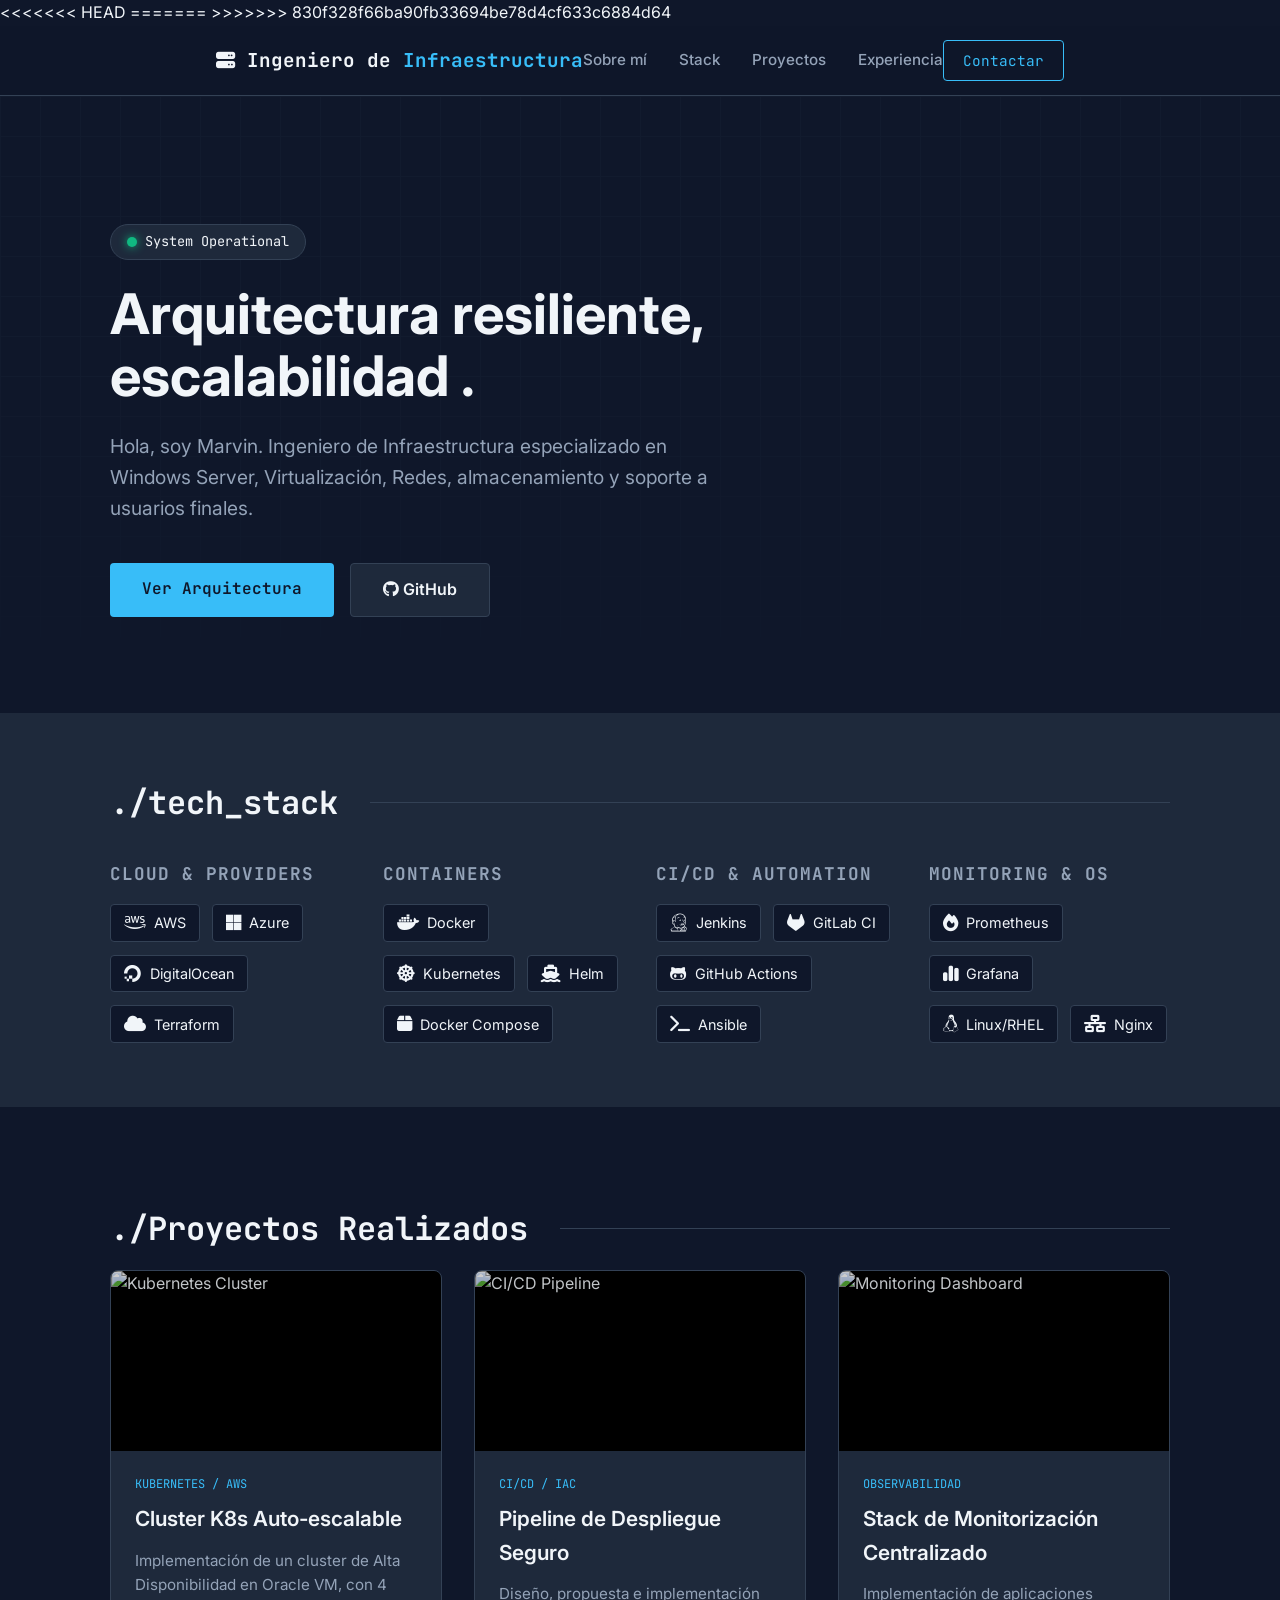
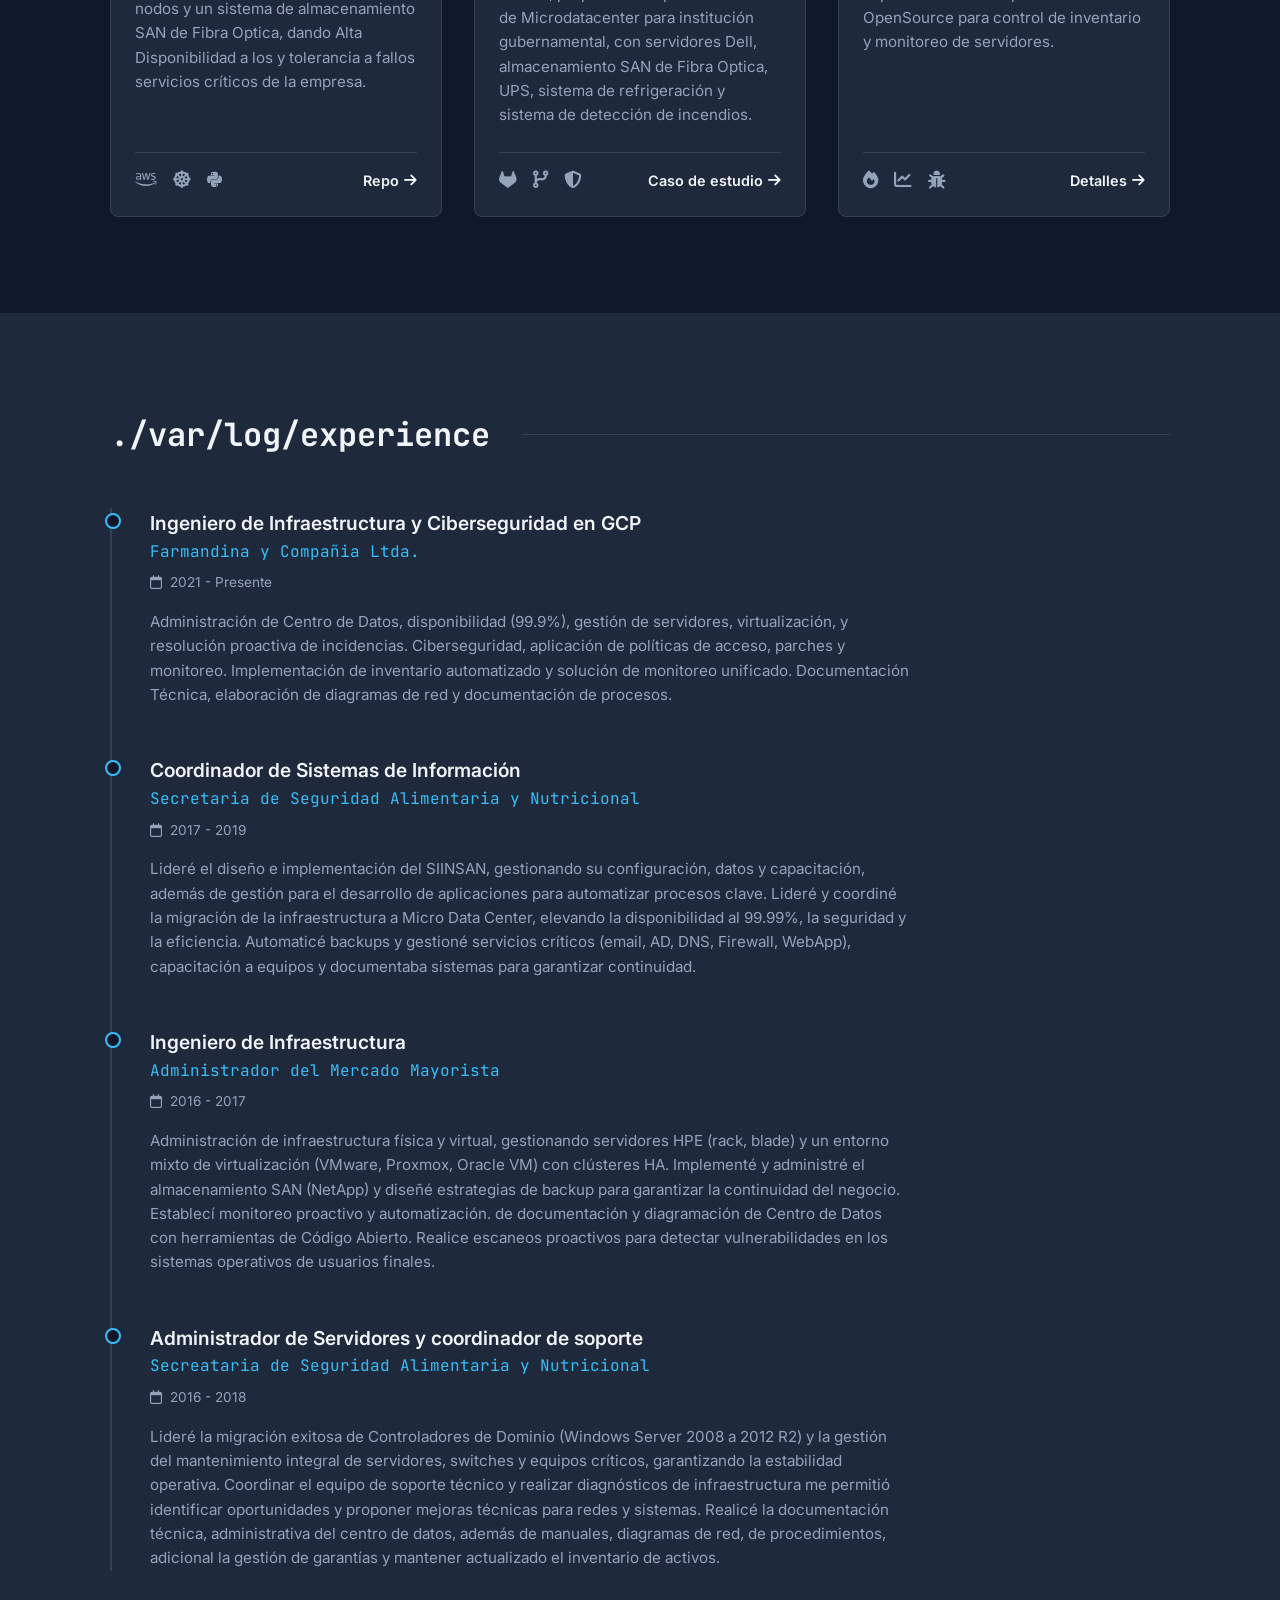
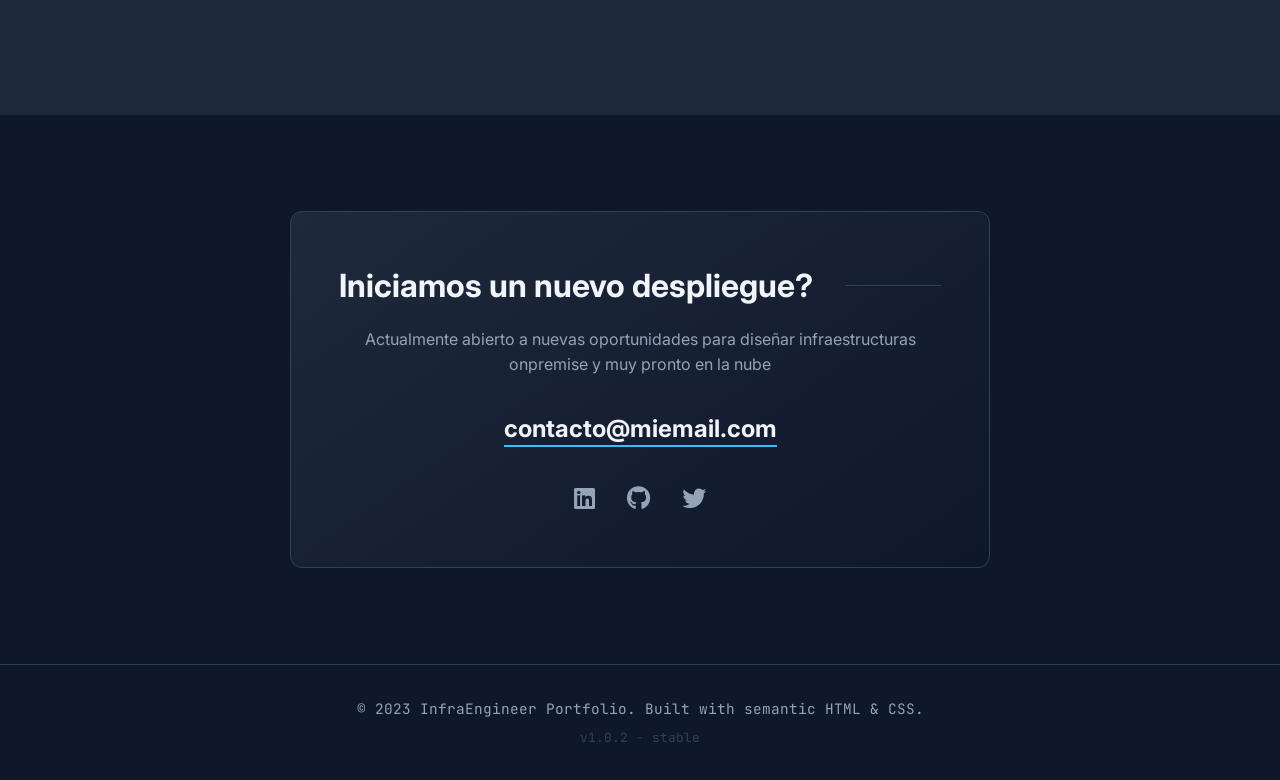
==== commit fda97af0: "Portafolio Actualizado Versión 1.1" ====
--- a/index.html
+++ b/index.html
@@ -16,8 +16,13 @@
 
     <!-- Iconos FontAwesome -->
     <link rel="stylesheet" href="https://cdnjs.cloudflare.com/ajax/libs/font-awesome/6.4.0/css/all.min.css">
+    <!-- Estilo Css -->
     <link rel="stylesheet" href="estilos.css">
-
+<<<<<<< HEAD
+
+=======
+    
+>>>>>>> 830f328f66ba90fb33694be78d4cf633c6884d64
     <!-- Header / Navegación -->
     <header>
         <div class="container">
@@ -296,4 +301,4 @@
 
     </body>
 
-</html>+</html>
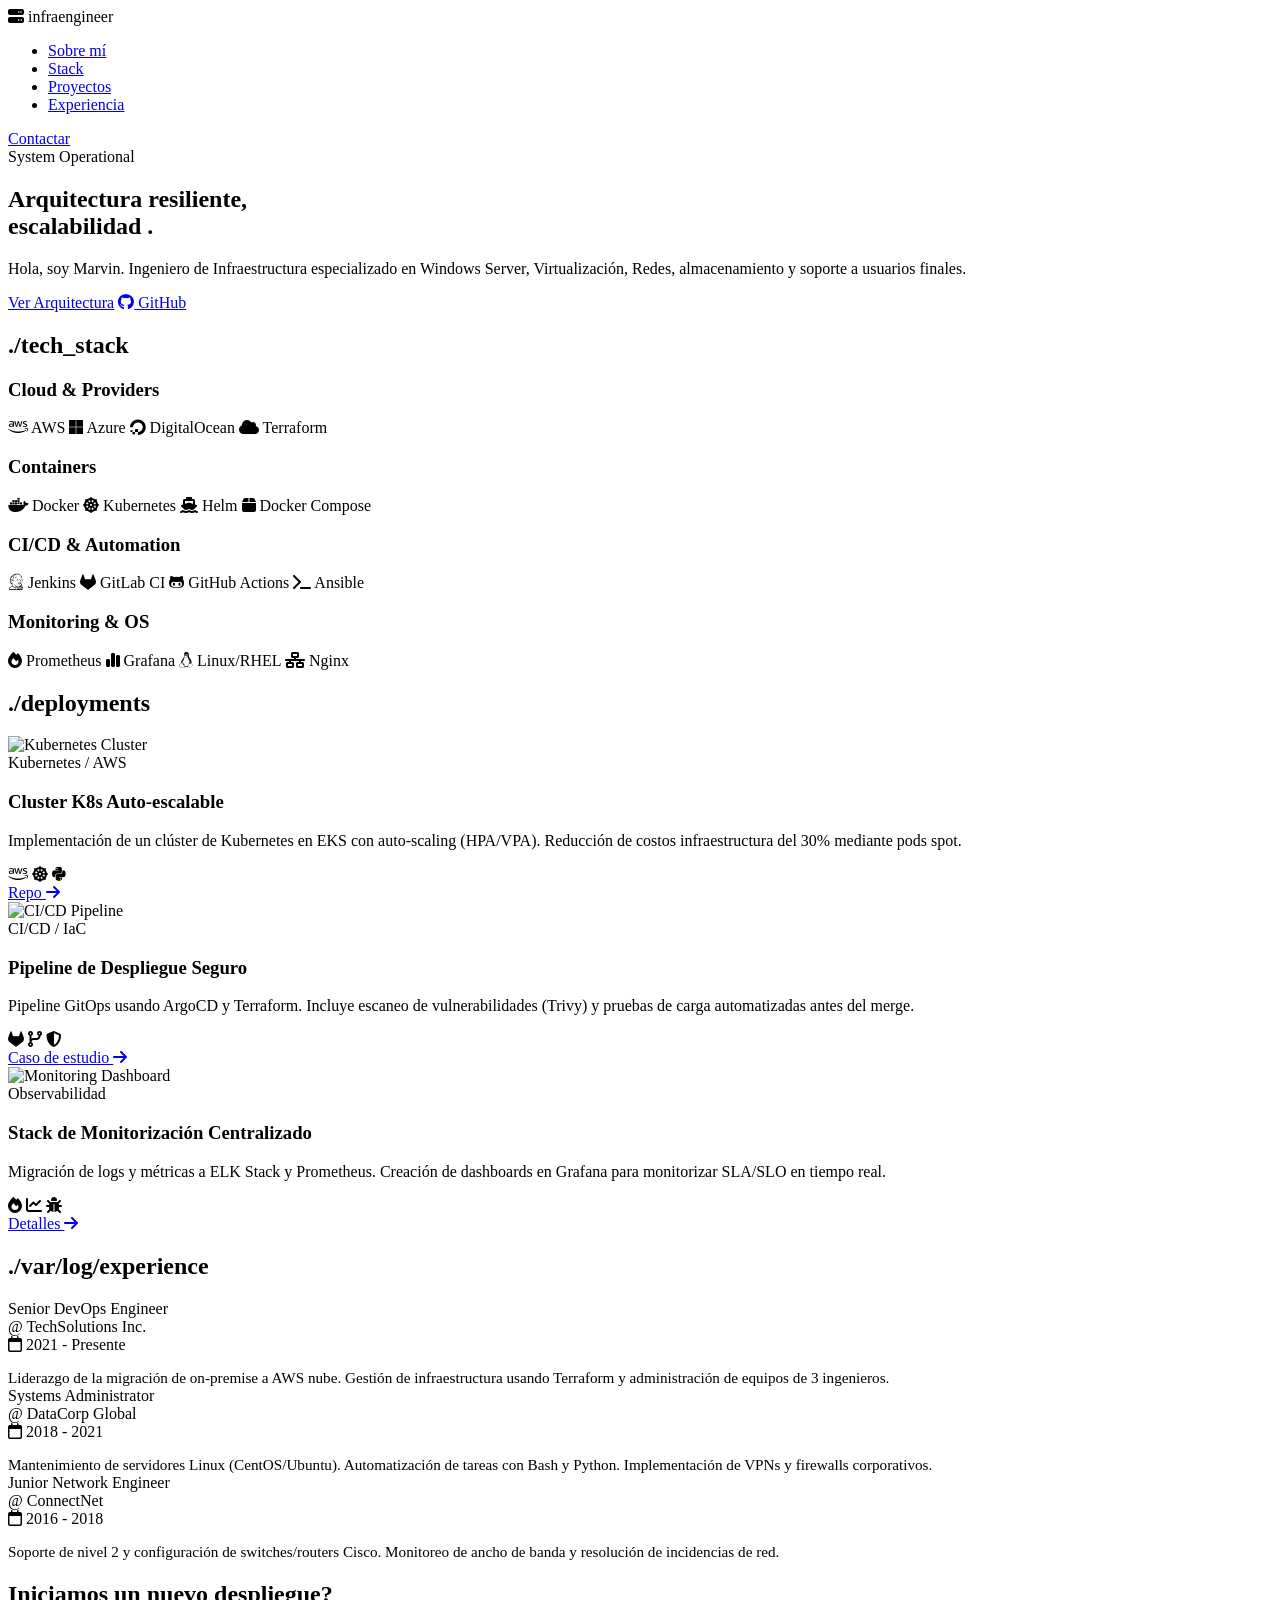
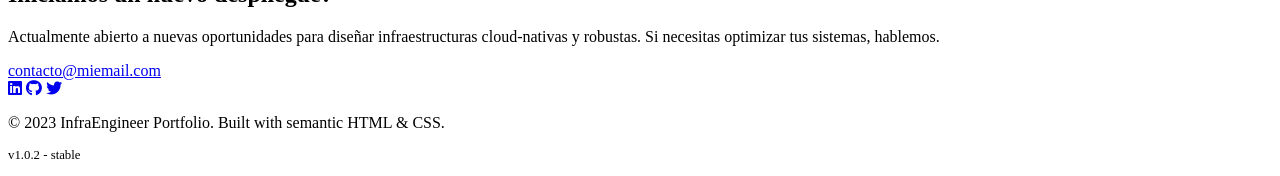
==== commit c2d9e90e: "Rename inddex.html to index.html" ====
--- a/index.html
+++ b/index.html
@@ -18,17 +18,13 @@
     <link rel="stylesheet" href="https://cdnjs.cloudflare.com/ajax/libs/font-awesome/6.4.0/css/all.min.css">
     <!-- Estilo Css -->
     <link rel="stylesheet" href="estilos.css">
-<<<<<<< HEAD
-
-=======
     
->>>>>>> 830f328f66ba90fb33694be78d4cf633c6884d64
     <!-- Header / Navegación -->
     <header>
         <div class="container">
             <nav>
                 <div class="logo">
-                    <i class="fa-solid fa-server"></i> Ingeniero de <span>Infraestructura</span>
+                    <i class="fa-solid fa-server"></i> infra<span>engineer</span>
                 </div>
                 <ul class="nav-links">
                     <li><a href="#about">Sobre mí</a></li>
@@ -117,7 +113,7 @@
         <!-- Proyectos -->
         <section id="projects">
             <div class="container">
-                <h2 class="section-title mono">./Proyectos Realizados</h2>
+                <h2 class="section-title mono">./deployments</h2>
                 <div class="projects-grid">
 
                     <!-- Proyecto 1 -->
@@ -130,9 +126,8 @@
                             <span class="project-type">Kubernetes / AWS</span>
                             <h3 class="project-title">Cluster K8s Auto-escalable</h3>
                             <p class="project-desc">
-                                Implementación de un cluster de Alta Disponibilidad en Oracle VM, con 4 nodos y
-                                un sistema de almacenamiento SAN de Fibra Optica, dando Alta Disponibilidad a los
-                                y tolerancia a fallos servicios críticos de la empresa.
+                                Implementación de un clúster de Kubernetes en EKS con auto-scaling (HPA/VPA). Reducción
+                                de costos infraestructura del 30% mediante pods spot.
                             </p>
                             <div class="project-meta">
                                 <div class="project-icons">
@@ -154,9 +149,8 @@
                             <span class="project-type">CI/CD / IaC</span>
                             <h3 class="project-title">Pipeline de Despliegue Seguro</h3>
                             <p class="project-desc">
-                                Diseño, propuesta e implementación de Microdatacenter para institución gubernamental,
-                                con servidores Dell, almacenamiento SAN de Fibra Optica, UPS, sistema de
-                                refrigeración y sistema de detección de incendios.
+                                Pipeline GitOps usando ArgoCD y Terraform. Incluye escaneo de vulnerabilidades (Trivy) y
+                                pruebas de carga automatizadas antes del merge.
                             </p>
                             <div class="project-meta">
                                 <div class="project-icons">
@@ -179,8 +173,8 @@
                             <span class="project-type">Observabilidad</span>
                             <h3 class="project-title">Stack de Monitorización Centralizado</h3>
                             <p class="project-desc">
-                                Implementación de aplicaciones OpenSource para control de inventario y monitoreo de
-                                servidores.
+                                Migración de logs y métricas a ELK Stack y Prometheus. Creación de dashboards en Grafana
+                                para monitorizar SLA/SLO en tiempo real.
                             </p>
                             <div class="project-meta">
                                 <div class="project-icons">
@@ -204,65 +198,32 @@
                 <div class="timeline">
 
                     <div class="timeline-item">
-                        <div class="role">Ingeniero de Infraestructura y Ciberseguridad en GCP</div>
-                        <div class="company">Farmandina y Compañia Ltda.</div>
+                        <div class="role">Senior DevOps Engineer</div>
+                        <div class="company">@ TechSolutions Inc.</div>
                         <div class="period"><i class="fa-regular fa-calendar"></i> 2021 - Presente</div>
                         <p class="contact-text" style="margin-bottom: 0; font-size: 0.95rem;">
-                            Administración de Centro de Datos, disponibilidad (99.9%), gestión de servidores,
-                            virtualización, y
-                            resolución proactiva de incidencias. Ciberseguridad, aplicación de políticas de acceso,
-                            parches y monitoreo. Implementación de inventario automatizado y solución de monitoreo
-                            unificado. Documentación Técnica, elaboración de diagramas de red y documentación de
-                            procesos.
+                            Liderazgo de la migración de on-premise a AWS nube. Gestión de infraestructura usando
+                            Terraform y administración de equipos de 3 ingenieros.
                         </p>
                     </div>
 
                     <div class="timeline-item">
-                        <div class="role">Coordinador de Sistemas de Información</div>
-                        <div class="company">Secretaria de Seguridad Alimentaria y Nutricional</div>
-                        <div class="period"><i class="fa-regular fa-calendar"></i> 2017 - 2019</div>
+                        <div class="role">Systems Administrator</div>
+                        <div class="company">@ DataCorp Global</div>
+                        <div class="period"><i class="fa-regular fa-calendar"></i> 2018 - 2021</div>
                         <p class="contact-text" style="margin-bottom: 0; font-size: 0.95rem;">
-                            Lideré el diseño e implementación del SIINSAN, gestionando su configuración, datos y
-                            capacitación,
-                            además de gestión para el desarrollo de aplicaciones para automatizar procesos clave.
-                            Lideré y coordiné la migración de la infraestructura a Micro Data Center, elevando la
-                            disponibilidad al
-                            99.99%, la seguridad y la eficiencia. Automaticé backups y gestioné servicios críticos
-                            (email, AD, DNS, Firewall, WebApp), capacitación a equipos y documentaba sistemas para
-                            garantizar continuidad.
+                            Mantenimiento de servidores Linux (CentOS/Ubuntu). Automatización de tareas con Bash y
+                            Python. Implementación de VPNs y firewalls corporativos.
                         </p>
                     </div>
 
                     <div class="timeline-item">
-                        <div class="role">Ingeniero de Infraestructura</div>
-                        <div class="company">Administrador del Mercado Mayorista</div>
-                        <div class="period"><i class="fa-regular fa-calendar"></i> 2016 - 2017</div>
-                        <p class="contact-text" style="margin-bottom: 0; font-size: 0.95rem;">
-                            Administración de infraestructura física y virtual, gestionando servidores HPE (rack, blade)
-                            y un
-                            entorno mixto de virtualización (VMware, Proxmox, Oracle VM) con clústeres HA.
-                            Implementé y administré el almacenamiento SAN (NetApp) y diseñé estrategias de backup para
-                            garantizar la continuidad del negocio. Establecí monitoreo proactivo y automatización.
-                            de documentación y diagramación de Centro de Datos con herramientas de Código Abierto.
-                            Realice escaneos proactivos para detectar
-                            vulnerabilidades en los sistemas operativos de usuarios finales.
-                        </p>
-                    </div>
-                    <div class="timeline-item">
-                        <div class="role"> Administrador de Servidores y coordinador de soporte </div>
-                        <div class="company">Secreataria de Seguridad Alimentaria y Nutricional</div>
+                        <div class="role">Junior Network Engineer</div>
+                        <div class="company">@ ConnectNet</div>
                         <div class="period"><i class="fa-regular fa-calendar"></i> 2016 - 2018</div>
                         <p class="contact-text" style="margin-bottom: 0; font-size: 0.95rem;">
-                            Lideré la migración exitosa de Controladores de Dominio (Windows Server 2008 a 2012 R2) y la
-                            gestión del mantenimiento
-                            integral de servidores, switches y equipos críticos, garantizando la estabilidad operativa.
-                            Coordinar el equipo de soporte técnico y realizar diagnósticos de infraestructura me
-                            permitió
-                            identificar oportunidades y proponer mejoras técnicas para redes y sistemas.
-                            Realicé la documentación técnica, administrativa del centro de datos, además de manuales,
-                            diagramas de red, de procedimientos, adicional la gestión de garantías y mantener
-                            actualizado el
-                            inventario de activos.
+                            Soporte de nivel 2 y configuración de switches/routers Cisco. Monitoreo de ancho de banda y
+                            resolución de incidencias de red.
                         </p>
                     </div>
 
@@ -277,8 +238,8 @@
                     <h2 class="section-title" style="justify-content: center; border: none;">Iniciamos un nuevo
                         despliegue?</h2>
                     <p class="contact-text">
-                        Actualmente abierto a nuevas oportunidades para diseñar infraestructuras onpremise y muy pronto
-                        en la nube
+                        Actualmente abierto a nuevas oportunidades para diseñar infraestructuras cloud-nativas y
+                        robustas. Si necesitas optimizar tus sistemas, hablemos.
                     </p>
                     <a href="mailto:contacto@miemail.com" class="email-link">contacto@miemail.com</a>
 
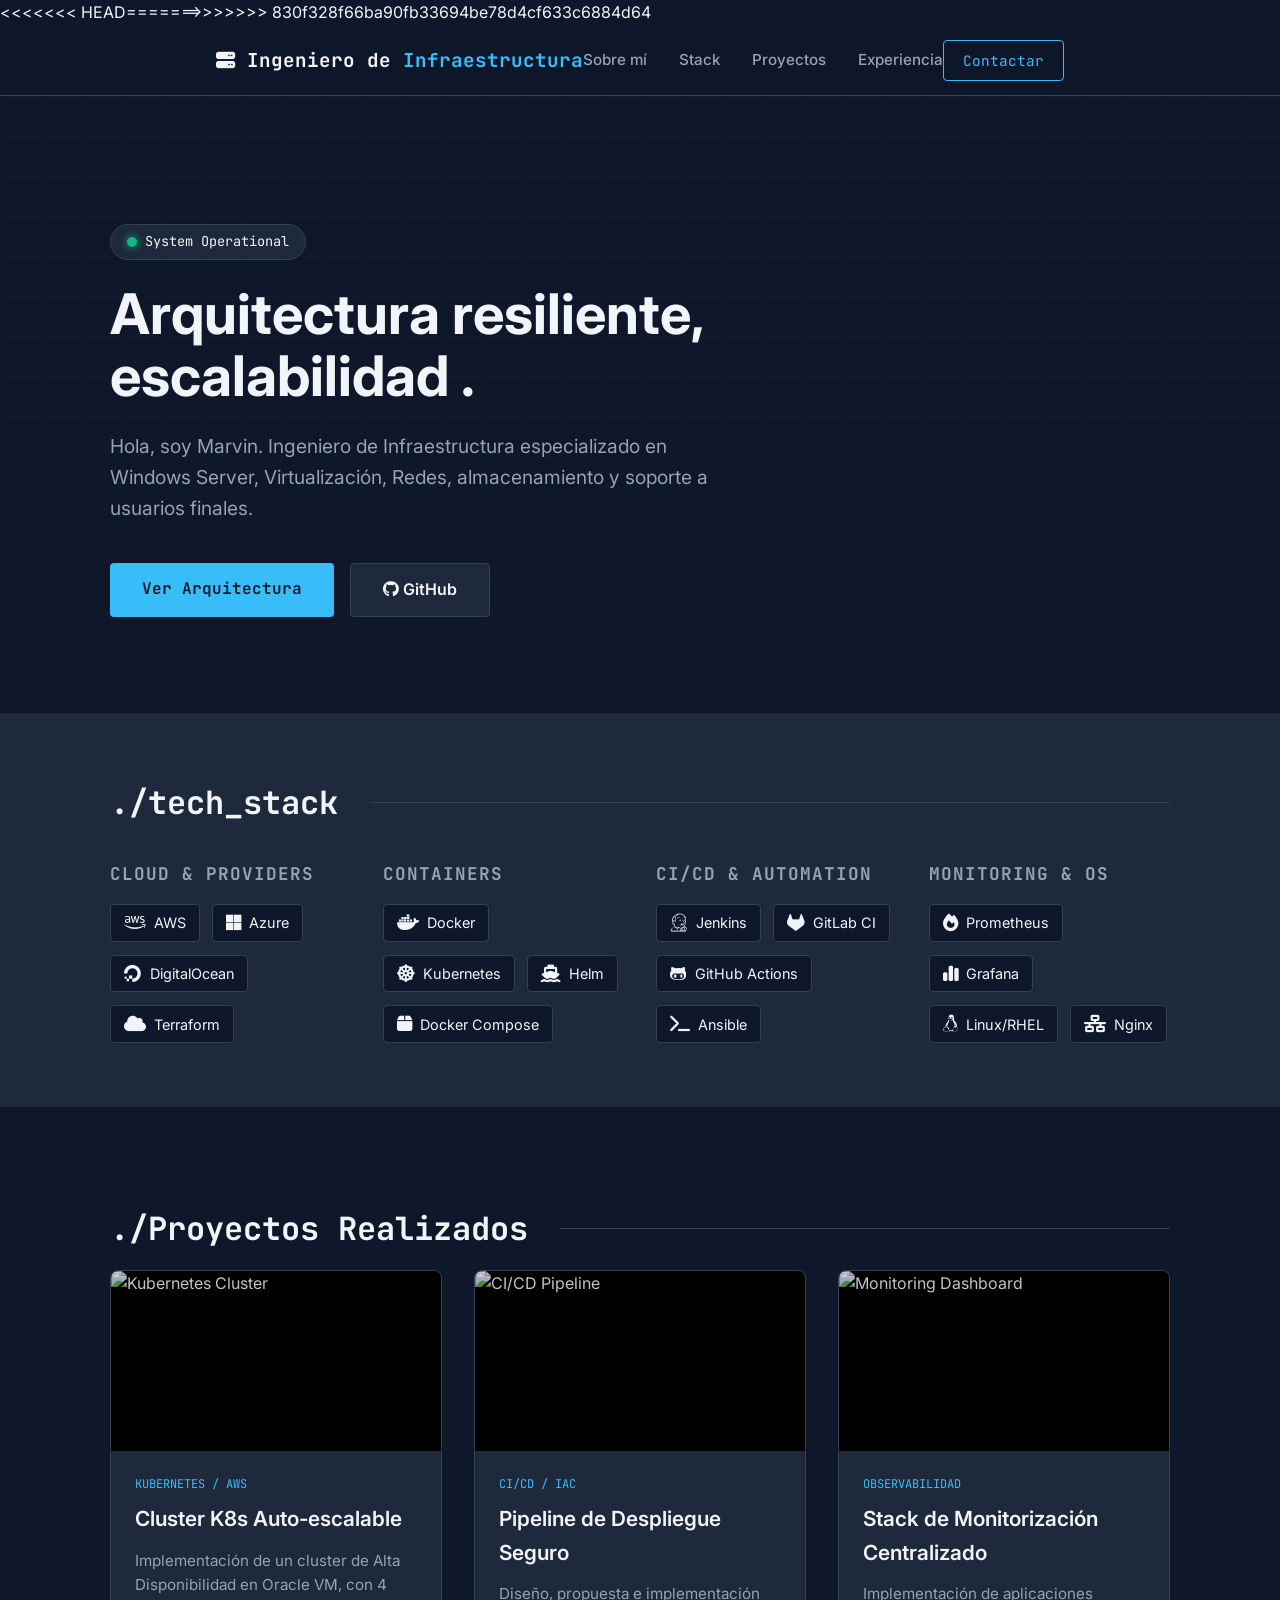
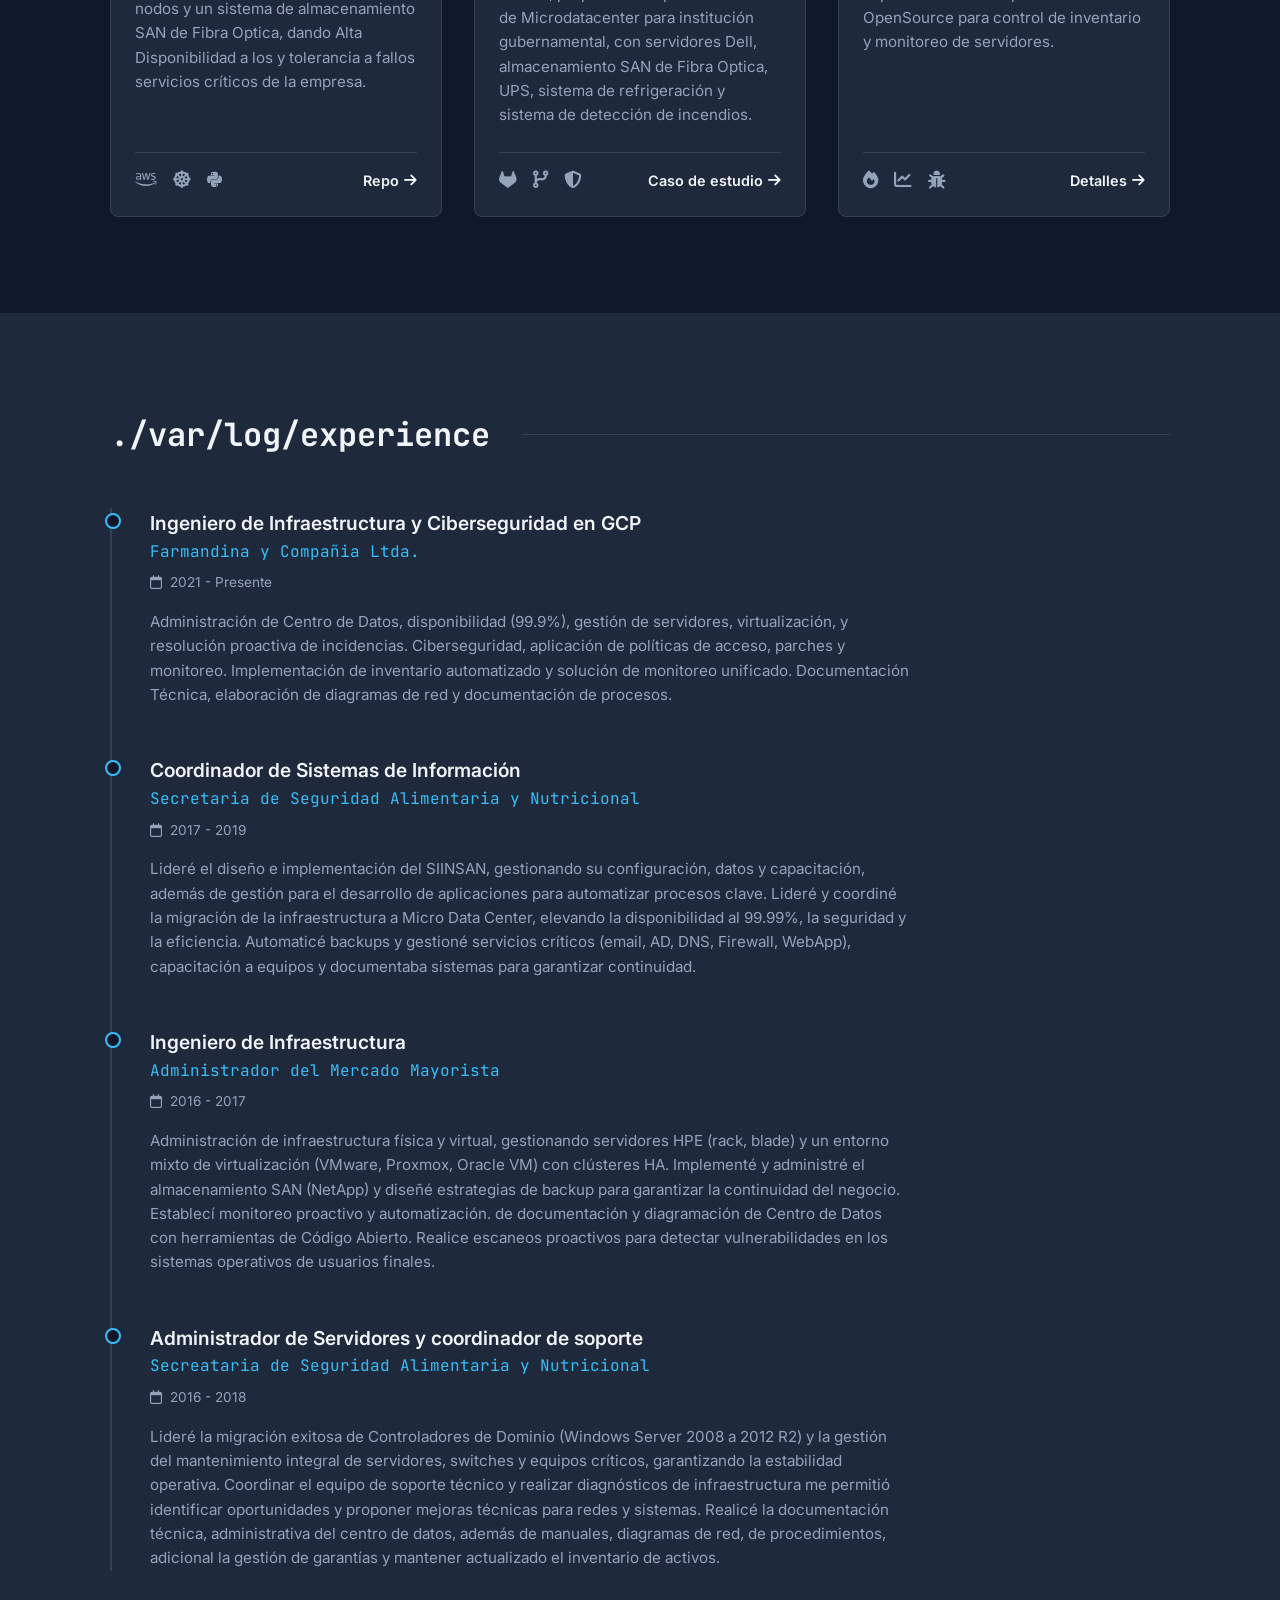
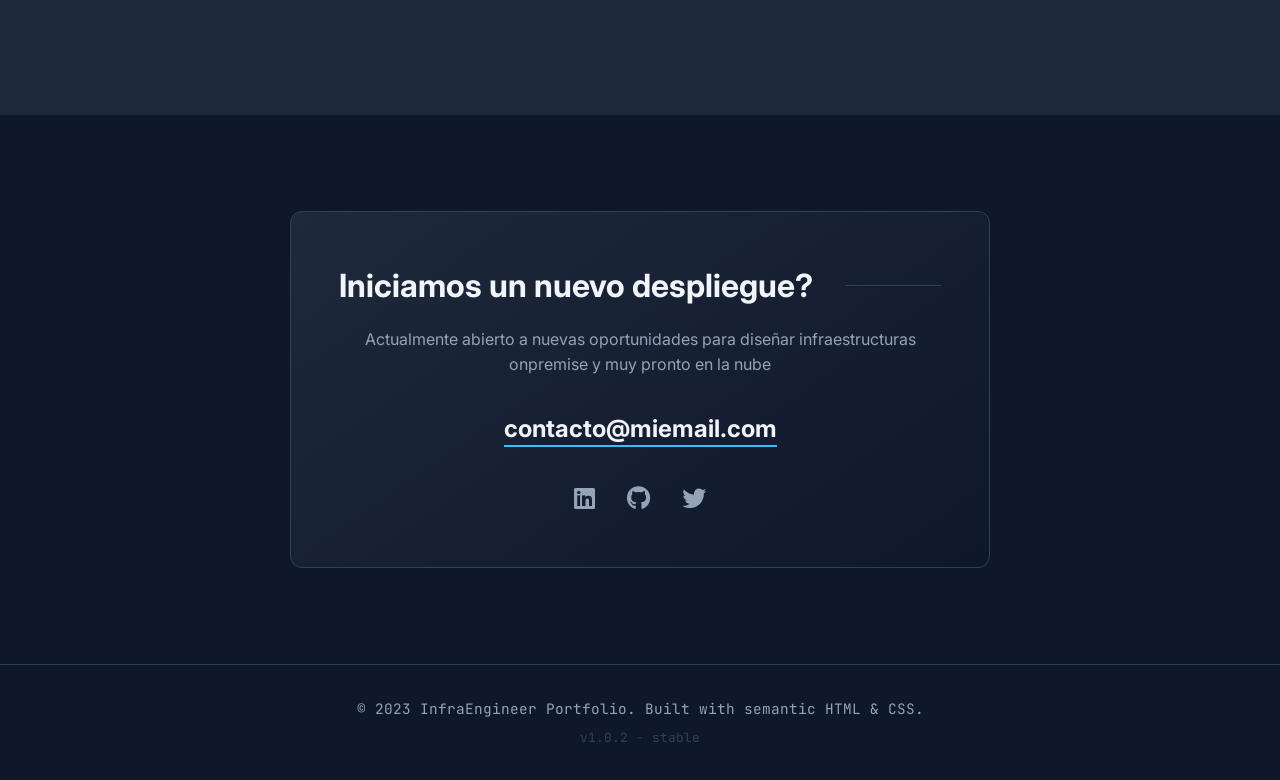
==== commit 51191c5b: "Merge branch 'main' of https://github.com/marvinin/marvin.aguilarmollinedo" ====
--- a/index.html
+++ b/index.html
@@ -18,248 +18,293 @@
     <link rel="stylesheet" href="https://cdnjs.cloudflare.com/ajax/libs/font-awesome/6.4.0/css/all.min.css">
     <!-- Estilo Css -->
     <link rel="stylesheet" href="estilos.css">
-    
-    <!-- Header / Navegación -->
-    <header>
-        <div class="container">
-            <nav>
-                <div class="logo">
-                    <i class="fa-solid fa-server"></i> infra<span>engineer</span>
-                </div>
-                <ul class="nav-links">
-                    <li><a href="#about">Sobre mí</a></li>
-                    <li><a href="#stack">Stack</a></li>
-                    <li><a href="#projects">Proyectos</a></li>
-                    <li><a href="#experience">Experiencia</a></li>
-                </ul>
-                <a href="#contact" class="btn-cta">Contactar</a>
-            </nav>
-        </div>
-    </header>
-
-    <main>
-        <!-- Hero Section -->
-        <section id="hero">
+    <<<<<<< HEAD=======>>>>>>> 830f328f66ba90fb33694be78d4cf633c6884d64
+        <!-- Header / Navegación -->
+        <header>
             <div class="container">
-                <div class="hero-content">
-                    <div class="hero-status">
-                        <span class="status-dot"></span>
-                        <span>System Operational</span>
-                    </div>
-                    <h1 class="hero-title">Arquitectura resiliente,<br>escalabilidad <span class="text-accent"></span>.
-                    </h1>
-                    <p class="hero-desc">
-                        Hola, soy Marvin. Ingeniero de Infraestructura especializado en Windows Server, Virtualización,
-                        Redes, almacenamiento y soporte a usuarios finales.
-                    </p>
-                    <div class="hero-buttons">
-                        <a href="#projects" class="btn-primary">Ver Arquitectura</a>
-                        <a href="https://github.com/" target="_blank" class="btn-secondary"><i
-                                class="fa-brands fa-github"></i> GitHub</a>
-                    </div>
-                </div>
+                <nav>
+                    <div class="logo">
+                        <i class="fa-solid fa-server"></i> Ingeniero de <span>Infraestructura</span>
+                    </div>
+                    <ul class="nav-links">
+                        <li><a href="#about">Sobre mí</a></li>
+                        <li><a href="#stack">Stack</a></li>
+                        <li><a href="#projects">Proyectos</a></li>
+                        <li><a href="#experience">Experiencia</a></li>
+                    </ul>
+                    <a href="#contact" class="btn-cta">Contactar</a>
+                </nav>
             </div>
-        </section>
-
-        <!-- Tech Stack -->
-        <section id="stack">
+        </header>
+
+        <main>
+            <!-- Hero Section -->
+            <section id="hero">
+                <div class="container">
+                    <div class="hero-content">
+                        <div class="hero-status">
+                            <span class="status-dot"></span>
+                            <span>System Operational</span>
+                        </div>
+                        <h1 class="hero-title">Arquitectura resiliente,<br>escalabilidad <span
+                                class="text-accent"></span>.
+                        </h1>
+                        <p class="hero-desc">
+                            Hola, soy Marvin. Ingeniero de Infraestructura especializado en Windows Server,
+                            Virtualización,
+                            Redes, almacenamiento y soporte a usuarios finales.
+                        </p>
+                        <div class="hero-buttons">
+                            <a href="#projects" class="btn-primary">Ver Arquitectura</a>
+                            <a href="https://github.com/" target="_blank" class="btn-secondary"><i
+                                    class="fa-brands fa-github"></i> GitHub</a>
+                        </div>
+                    </div>
+                </div>
+            </section>
+
+            <!-- Tech Stack -->
+            <section id="stack">
+                <div class="container">
+                    <h2 class="section-title mono">./tech_stack</h2>
+                    <div class="stack-grid">
+                        <!-- Cloud -->
+                        <div class="stack-category">
+                            <h3>Cloud & Providers</h3>
+                            <div class="tech-tags">
+                                <span class="tech-tag"><i class="fa-brands fa-aws"></i> AWS</span>
+                                <span class="tech-tag"><i class="fa-brands fa-microsoft"></i> Azure</span>
+                                <span class="tech-tag"><i class="fa-brands fa-digital-ocean"></i> DigitalOcean</span>
+                                <span class="tech-tag"><i class="fa-solid fa-cloud"></i> Terraform</span>
+                            </div>
+                        </div>
+                        <!-- Containers & Orchestration -->
+                        <div class="stack-category">
+                            <h3>Containers</h3>
+                            <div class="tech-tags">
+                                <span class="tech-tag"><i class="fa-brands fa-docker"></i> Docker</span>
+                                <span class="tech-tag"><i class="fa-solid fa-dharmachakra"></i> Kubernetes</span>
+                                <span class="tech-tag"><i class="fa-solid fa-ship"></i> Helm</span>
+                                <span class="tech-tag"><i class="fa-solid fa-box"></i> Docker Compose</span>
+                            </div>
+                        </div>
+                        <!-- CI/CD -->
+                        <div class="stack-category">
+                            <h3>CI/CD & Automation</h3>
+                            <div class="tech-tags">
+                                <span class="tech-tag"><i class="fa-brands fa-jenkins"></i> Jenkins</span>
+                                <span class="tech-tag"><i class="fa-brands fa-gitlab"></i> GitLab CI</span>
+                                <span class="tech-tag"><i class="fa-brands fa-github-alt"></i> GitHub Actions</span>
+                                <span class="tech-tag"><i class="fa-solid fa-terminal"></i> Ansible</span>
+                            </div>
+                        </div>
+                        <!-- Monitoring -->
+                        <div class="stack-category">
+                            <h3>Monitoring & OS</h3>
+                            <div class="tech-tags">
+                                <span class="tech-tag"><i class="fa-solid fa-fire"></i> Prometheus</span>
+                                <span class="tech-tag"><i class="fa-solid fa-chart-simple"></i> Grafana</span>
+                                <span class="tech-tag"><i class="fa-brands fa-linux"></i> Linux/RHEL</span>
+                                <span class="tech-tag"><i class="fa-solid fa-network-wired"></i> Nginx</span>
+                            </div>
+                        </div>
+                    </div>
+                </div>
+            </section>
+
+            <!-- Proyectos -->
+            <section id="projects">
+                <div class="container">
+                    <h2 class="section-title mono">./Proyectos Realizados</h2>
+                    <div class="projects-grid">
+
+                        <!-- Proyecto 1 -->
+                        <article class="project-card">
+                            <div class="project-image">
+                                <!-- Placeholder de imagen técnica -->
+                                <img src="https://picsum.photos/seed/k8s/600/360" alt="Kubernetes Cluster">
+                            </div>
+                            <div class="project-content">
+                                <span class="project-type">Kubernetes / AWS</span>
+                                <h3 class="project-title">Cluster K8s Auto-escalable</h3>
+                                <p class="project-desc">
+                                    Implementación de un cluster de Alta Disponibilidad en Oracle VM, con 4 nodos y
+                                    un sistema de almacenamiento SAN de Fibra Optica, dando Alta Disponibilidad a los
+                                    y tolerancia a fallos servicios críticos de la empresa.
+                                </p>
+                                <div class="project-meta">
+                                    <div class="project-icons">
+                                        <i class="fa-brands fa-aws" title="AWS"></i>
+                                        <i class="fa-solid fa-dharmachakra" title="Kubernetes"></i>
+                                        <i class="fa-brands fa-python" title="Python"></i>
+                                    </div>
+                                    <a href="#" class="project-link">Repo <i class="fa-solid fa-arrow-right"></i></a>
+                                </div>
+                            </div>
+                        </article>
+
+                        <!-- Proyecto 2 -->
+                        <article class="project-card">
+                            <div class="project-image">
+                                <img src="https://picsum.photos/seed/cicd/600/360" alt="CI/CD Pipeline">
+                            </div>
+                            <div class="project-content">
+                                <span class="project-type">CI/CD / IaC</span>
+                                <h3 class="project-title">Pipeline de Despliegue Seguro</h3>
+                                <p class="project-desc">
+                                    Diseño, propuesta e implementación de Microdatacenter para institución
+                                    gubernamental,
+                                    con servidores Dell, almacenamiento SAN de Fibra Optica, UPS, sistema de
+                                    refrigeración y sistema de detección de incendios.
+                                </p>
+                                <div class="project-meta">
+                                    <div class="project-icons">
+                                        <i class="fa-brands fa-gitlab" title="GitLab"></i>
+                                        <i class="fa-solid fa-code-branch" title="GitOps"></i>
+                                        <i class="fa-solid fa-shield-halved" title="Security"></i>
+                                    </div>
+                                    <a href="#" class="project-link">Caso de estudio <i
+                                            class="fa-solid fa-arrow-right"></i></a>
+                                </div>
+                            </div>
+                        </article>
+
+                        <!-- Proyecto 3 -->
+                        <article class="project-card">
+                            <div class="project-image">
+                                <img src="https://picsum.photos/seed/monitor/600/360" alt="Monitoring Dashboard">
+                            </div>
+                            <div class="project-content">
+                                <span class="project-type">Observabilidad</span>
+                                <h3 class="project-title">Stack de Monitorización Centralizado</h3>
+                                <p class="project-desc">
+                                    Implementación de aplicaciones OpenSource para control de inventario y monitoreo de
+                                    servidores.
+                                </p>
+                                <div class="project-meta">
+                                    <div class="project-icons">
+                                        <i class="fa-solid fa-fire" title="Prometheus"></i>
+                                        <i class="fa-solid fa-chart-line" title="Grafana"></i>
+                                        <i class="fa-solid fa-bug" title="Debug"></i>
+                                    </div>
+                                    <a href="#" class="project-link">Detalles <i
+                                            class="fa-solid fa-arrow-right"></i></a>
+                                </div>
+                            </div>
+                        </article>
+
+                    </div>
+                </div>
+            </section>
+
+            <!-- Experiencia -->
+            <section id="experience">
+                <div class="container">
+                    <h2 class="section-title mono">./var/log/experience</h2>
+                    <div class="timeline">
+
+                        <div class="timeline-item">
+                            <div class="role">Ingeniero de Infraestructura y Ciberseguridad en GCP</div>
+                            <div class="company">Farmandina y Compañia Ltda.</div>
+                            <div class="period"><i class="fa-regular fa-calendar"></i> 2021 - Presente</div>
+                            <p class="contact-text" style="margin-bottom: 0; font-size: 0.95rem;">
+                                Administración de Centro de Datos, disponibilidad (99.9%), gestión de servidores,
+                                virtualización, y
+                                resolución proactiva de incidencias. Ciberseguridad, aplicación de políticas de acceso,
+                                parches y monitoreo. Implementación de inventario automatizado y solución de monitoreo
+                                unificado. Documentación Técnica, elaboración de diagramas de red y documentación de
+                                procesos.
+                            </p>
+                        </div>
+
+                        <div class="timeline-item">
+                            <div class="role">Coordinador de Sistemas de Información</div>
+                            <div class="company">Secretaria de Seguridad Alimentaria y Nutricional</div>
+                            <div class="period"><i class="fa-regular fa-calendar"></i> 2017 - 2019</div>
+                            <p class="contact-text" style="margin-bottom: 0; font-size: 0.95rem;">
+                                Lideré el diseño e implementación del SIINSAN, gestionando su configuración, datos y
+                                capacitación,
+                                además de gestión para el desarrollo de aplicaciones para automatizar procesos clave.
+                                Lideré y coordiné la migración de la infraestructura a Micro Data Center, elevando la
+                                disponibilidad al
+                                99.99%, la seguridad y la eficiencia. Automaticé backups y gestioné servicios críticos
+                                (email, AD, DNS, Firewall, WebApp), capacitación a equipos y documentaba sistemas para
+                                garantizar continuidad.
+                            </p>
+                        </div>
+
+                        <div class="timeline-item">
+                            <div class="role">Ingeniero de Infraestructura</div>
+                            <div class="company">Administrador del Mercado Mayorista</div>
+                            <div class="period"><i class="fa-regular fa-calendar"></i> 2016 - 2017</div>
+                            <p class="contact-text" style="margin-bottom: 0; font-size: 0.95rem;">
+                                Administración de infraestructura física y virtual, gestionando servidores HPE (rack,
+                                blade)
+                                y un
+                                entorno mixto de virtualización (VMware, Proxmox, Oracle VM) con clústeres HA.
+                                Implementé y administré el almacenamiento SAN (NetApp) y diseñé estrategias de backup
+                                para
+                                garantizar la continuidad del negocio. Establecí monitoreo proactivo y automatización.
+                                de documentación y diagramación de Centro de Datos con herramientas de Código Abierto.
+                                Realice escaneos proactivos para detectar
+                                vulnerabilidades en los sistemas operativos de usuarios finales.
+                            </p>
+                        </div>
+                        <div class="timeline-item">
+                            <div class="role"> Administrador de Servidores y coordinador de soporte </div>
+                            <div class="company">Secreataria de Seguridad Alimentaria y Nutricional</div>
+                            <div class="period"><i class="fa-regular fa-calendar"></i> 2016 - 2018</div>
+                            <p class="contact-text" style="margin-bottom: 0; font-size: 0.95rem;">
+                                Lideré la migración exitosa de Controladores de Dominio (Windows Server 2008 a 2012 R2)
+                                y la
+                                gestión del mantenimiento
+                                integral de servidores, switches y equipos críticos, garantizando la estabilidad
+                                operativa.
+                                Coordinar el equipo de soporte técnico y realizar diagnósticos de infraestructura me
+                                permitió
+                                identificar oportunidades y proponer mejoras técnicas para redes y sistemas.
+                                Realicé la documentación técnica, administrativa del centro de datos, además de
+                                manuales,
+                                diagramas de red, de procedimientos, adicional la gestión de garantías y mantener
+                                actualizado el
+                                inventario de activos.
+                            </p>
+                        </div>
+
+                    </div>
+                </div>
+            </section>
+
+            <!-- Contacto -->
+            <section id="contact">
+                <div class="container">
+                    <div class="contact-box">
+                        <h2 class="section-title" style="justify-content: center; border: none;">Iniciamos un nuevo
+                            despliegue?</h2>
+                        <p class="contact-text">
+                            Actualmente abierto a nuevas oportunidades para diseñar infraestructuras onpremise y muy
+                            pronto
+                            en la nube
+                        </p>
+                        <a href="mailto:contacto@miemail.com" class="email-link">contacto@miemail.com</a>
+
+                        <div class="social-links">
+                            <a href="#"><i class="fa-brands fa-linkedin"></i></a>
+                            <a href="#"><i class="fa-brands fa-github"></i></a>
+                            <a href="#"><i class="fa-brands fa-twitter"></i></a>
+                        </div>
+                    </div>
+                </div>
+            </section>
+        </main>
+
+        <footer>
             <div class="container">
-                <h2 class="section-title mono">./tech_stack</h2>
-                <div class="stack-grid">
-                    <!-- Cloud -->
-                    <div class="stack-category">
-                        <h3>Cloud & Providers</h3>
-                        <div class="tech-tags">
-                            <span class="tech-tag"><i class="fa-brands fa-aws"></i> AWS</span>
-                            <span class="tech-tag"><i class="fa-brands fa-microsoft"></i> Azure</span>
-                            <span class="tech-tag"><i class="fa-brands fa-digital-ocean"></i> DigitalOcean</span>
-                            <span class="tech-tag"><i class="fa-solid fa-cloud"></i> Terraform</span>
-                        </div>
-                    </div>
-                    <!-- Containers & Orchestration -->
-                    <div class="stack-category">
-                        <h3>Containers</h3>
-                        <div class="tech-tags">
-                            <span class="tech-tag"><i class="fa-brands fa-docker"></i> Docker</span>
-                            <span class="tech-tag"><i class="fa-solid fa-dharmachakra"></i> Kubernetes</span>
-                            <span class="tech-tag"><i class="fa-solid fa-ship"></i> Helm</span>
-                            <span class="tech-tag"><i class="fa-solid fa-box"></i> Docker Compose</span>
-                        </div>
-                    </div>
-                    <!-- CI/CD -->
-                    <div class="stack-category">
-                        <h3>CI/CD & Automation</h3>
-                        <div class="tech-tags">
-                            <span class="tech-tag"><i class="fa-brands fa-jenkins"></i> Jenkins</span>
-                            <span class="tech-tag"><i class="fa-brands fa-gitlab"></i> GitLab CI</span>
-                            <span class="tech-tag"><i class="fa-brands fa-github-alt"></i> GitHub Actions</span>
-                            <span class="tech-tag"><i class="fa-solid fa-terminal"></i> Ansible</span>
-                        </div>
-                    </div>
-                    <!-- Monitoring -->
-                    <div class="stack-category">
-                        <h3>Monitoring & OS</h3>
-                        <div class="tech-tags">
-                            <span class="tech-tag"><i class="fa-solid fa-fire"></i> Prometheus</span>
-                            <span class="tech-tag"><i class="fa-solid fa-chart-simple"></i> Grafana</span>
-                            <span class="tech-tag"><i class="fa-brands fa-linux"></i> Linux/RHEL</span>
-                            <span class="tech-tag"><i class="fa-solid fa-network-wired"></i> Nginx</span>
-                        </div>
-                    </div>
-                </div>
+                <p>&copy; 2023 InfraEngineer Portfolio. Built with semantic HTML & CSS.</p>
+                <p class="mono" style="font-size: 0.8rem; margin-top: 0.5rem; color: var(--border);">v1.0.2 - stable</p>
             </div>
-        </section>
-
-        <!-- Proyectos -->
-        <section id="projects">
-            <div class="container">
-                <h2 class="section-title mono">./deployments</h2>
-                <div class="projects-grid">
-
-                    <!-- Proyecto 1 -->
-                    <article class="project-card">
-                        <div class="project-image">
-                            <!-- Placeholder de imagen técnica -->
-                            <img src="https://picsum.photos/seed/k8s/600/360" alt="Kubernetes Cluster">
-                        </div>
-                        <div class="project-content">
-                            <span class="project-type">Kubernetes / AWS</span>
-                            <h3 class="project-title">Cluster K8s Auto-escalable</h3>
-                            <p class="project-desc">
-                                Implementación de un clúster de Kubernetes en EKS con auto-scaling (HPA/VPA). Reducción
-                                de costos infraestructura del 30% mediante pods spot.
-                            </p>
-                            <div class="project-meta">
-                                <div class="project-icons">
-                                    <i class="fa-brands fa-aws" title="AWS"></i>
-                                    <i class="fa-solid fa-dharmachakra" title="Kubernetes"></i>
-                                    <i class="fa-brands fa-python" title="Python"></i>
-                                </div>
-                                <a href="#" class="project-link">Repo <i class="fa-solid fa-arrow-right"></i></a>
-                            </div>
-                        </div>
-                    </article>
-
-                    <!-- Proyecto 2 -->
-                    <article class="project-card">
-                        <div class="project-image">
-                            <img src="https://picsum.photos/seed/cicd/600/360" alt="CI/CD Pipeline">
-                        </div>
-                        <div class="project-content">
-                            <span class="project-type">CI/CD / IaC</span>
-                            <h3 class="project-title">Pipeline de Despliegue Seguro</h3>
-                            <p class="project-desc">
-                                Pipeline GitOps usando ArgoCD y Terraform. Incluye escaneo de vulnerabilidades (Trivy) y
-                                pruebas de carga automatizadas antes del merge.
-                            </p>
-                            <div class="project-meta">
-                                <div class="project-icons">
-                                    <i class="fa-brands fa-gitlab" title="GitLab"></i>
-                                    <i class="fa-solid fa-code-branch" title="GitOps"></i>
-                                    <i class="fa-solid fa-shield-halved" title="Security"></i>
-                                </div>
-                                <a href="#" class="project-link">Caso de estudio <i
-                                        class="fa-solid fa-arrow-right"></i></a>
-                            </div>
-                        </div>
-                    </article>
-
-                    <!-- Proyecto 3 -->
-                    <article class="project-card">
-                        <div class="project-image">
-                            <img src="https://picsum.photos/seed/monitor/600/360" alt="Monitoring Dashboard">
-                        </div>
-                        <div class="project-content">
-                            <span class="project-type">Observabilidad</span>
-                            <h3 class="project-title">Stack de Monitorización Centralizado</h3>
-                            <p class="project-desc">
-                                Migración de logs y métricas a ELK Stack y Prometheus. Creación de dashboards en Grafana
-                                para monitorizar SLA/SLO en tiempo real.
-                            </p>
-                            <div class="project-meta">
-                                <div class="project-icons">
-                                    <i class="fa-solid fa-fire" title="Prometheus"></i>
-                                    <i class="fa-solid fa-chart-line" title="Grafana"></i>
-                                    <i class="fa-solid fa-bug" title="Debug"></i>
-                                </div>
-                                <a href="#" class="project-link">Detalles <i class="fa-solid fa-arrow-right"></i></a>
-                            </div>
-                        </div>
-                    </article>
-
-                </div>
-            </div>
-        </section>
-
-        <!-- Experiencia -->
-        <section id="experience">
-            <div class="container">
-                <h2 class="section-title mono">./var/log/experience</h2>
-                <div class="timeline">
-
-                    <div class="timeline-item">
-                        <div class="role">Senior DevOps Engineer</div>
-                        <div class="company">@ TechSolutions Inc.</div>
-                        <div class="period"><i class="fa-regular fa-calendar"></i> 2021 - Presente</div>
-                        <p class="contact-text" style="margin-bottom: 0; font-size: 0.95rem;">
-                            Liderazgo de la migración de on-premise a AWS nube. Gestión de infraestructura usando
-                            Terraform y administración de equipos de 3 ingenieros.
-                        </p>
-                    </div>
-
-                    <div class="timeline-item">
-                        <div class="role">Systems Administrator</div>
-                        <div class="company">@ DataCorp Global</div>
-                        <div class="period"><i class="fa-regular fa-calendar"></i> 2018 - 2021</div>
-                        <p class="contact-text" style="margin-bottom: 0; font-size: 0.95rem;">
-                            Mantenimiento de servidores Linux (CentOS/Ubuntu). Automatización de tareas con Bash y
-                            Python. Implementación de VPNs y firewalls corporativos.
-                        </p>
-                    </div>
-
-                    <div class="timeline-item">
-                        <div class="role">Junior Network Engineer</div>
-                        <div class="company">@ ConnectNet</div>
-                        <div class="period"><i class="fa-regular fa-calendar"></i> 2016 - 2018</div>
-                        <p class="contact-text" style="margin-bottom: 0; font-size: 0.95rem;">
-                            Soporte de nivel 2 y configuración de switches/routers Cisco. Monitoreo de ancho de banda y
-                            resolución de incidencias de red.
-                        </p>
-                    </div>
-
-                </div>
-            </div>
-        </section>
-
-        <!-- Contacto -->
-        <section id="contact">
-            <div class="container">
-                <div class="contact-box">
-                    <h2 class="section-title" style="justify-content: center; border: none;">Iniciamos un nuevo
-                        despliegue?</h2>
-                    <p class="contact-text">
-                        Actualmente abierto a nuevas oportunidades para diseñar infraestructuras cloud-nativas y
-                        robustas. Si necesitas optimizar tus sistemas, hablemos.
-                    </p>
-                    <a href="mailto:contacto@miemail.com" class="email-link">contacto@miemail.com</a>
-
-                    <div class="social-links">
-                        <a href="#"><i class="fa-brands fa-linkedin"></i></a>
-                        <a href="#"><i class="fa-brands fa-github"></i></a>
-                        <a href="#"><i class="fa-brands fa-twitter"></i></a>
-                    </div>
-                </div>
-            </div>
-        </section>
-    </main>
-
-    <footer>
-        <div class="container">
-            <p>&copy; 2023 InfraEngineer Portfolio. Built with semantic HTML & CSS.</p>
-            <p class="mono" style="font-size: 0.8rem; margin-top: 0.5rem; color: var(--border);">v1.0.2 - stable</p>
-        </div>
-    </footer>
-
-    </body>
-
-</html>
+        </footer>
+
+        </body>
+
+</html>
--- a/estilos.css
+++ b/estilos.css
@@ -0,0 +1,555 @@
+        /* --- VARIABLES CSS --- */
+        :root {
+            --bg-color: #0f172a;
+            /* Slate 900 */
+            --bg-secondary: #1e293b;
+            /* Slate 800 */
+            --accent: #38bdf8;
+            /* Sky 400 */
+            --accent-glow: rgba(56, 189, 248, 0.2);
+            --text-main: #f1f5f9;
+            /* Slate 100 */
+            --text-muted: #94a3b8;
+            /* Slate 400 */
+            --success: #10b981;
+            /* Emerald 500 */
+            --border: #334155;
+
+            --font-main: 'Inter', sans-serif;
+            --font-code: 'JetBrains Mono', monospace;
+
+            --container-width: 1100px;
+            --header-height: 70px;
+        }
+
+        /* --- RESET & BASE --- */
+        * {
+            margin: 0;
+            padding: 0;
+            box-sizing: border-box;
+        }
+
+        body {
+            font-family: var(--font-main);
+            background-color: var(--bg-color);
+            color: var(--text-main);
+            line-height: 1.6;
+            overflow-x: hidden;
+        }
+
+        a {
+            text-decoration: none;
+            color: inherit;
+            transition: all 0.3s ease;
+        }
+
+        ul {
+            list-style: none;
+        }
+
+        /* --- UTILIDADES --- */
+        .container {
+            max-width: var(--container-width);
+            margin: 0 auto;
+            padding: 0 20px;
+        }
+
+        .section-title {
+            font-size: 2rem;
+            margin-bottom: 1rem;
+            display: flex;
+            align-items: center;
+            gap: 1rem;
+        }
+
+        .section-title i {
+            color: var(--accent);
+        }
+
+        .section-title::after {
+            content: '';
+            flex: 1;
+            height: 1px;
+            background: var(--border);
+            margin-left: 1rem;
+        }
+
+        .mono {
+            font-family: var(--font-code);
+        }
+
+        .text-accent {
+            color: var(--accent);
+        }
+
+        .status-dot {
+            height: 10px;
+            width: 10px;
+            background-color: var(--success);
+            border-radius: 50%;
+            display: inline-block;
+            box-shadow: 0 0 10px var(--success);
+            animation: pulse 2s infinite;
+        }
+
+        @keyframes pulse {
+            0% {
+                opacity: 1;
+                box-shadow: 0 0 0 0 rgba(16, 185, 129, 0.7);
+            }
+
+            70% {
+                opacity: 0.7;
+                box-shadow: 0 0 0 6px rgba(16, 185, 129, 0);
+            }
+
+            100% {
+                opacity: 1;
+                box-shadow: 0 0 0 0 rgba(16, 185, 129, 0);
+            }
+        }
+
+        /* --- HEADER --- */
+        header {
+            height: var(--header-height);
+            background-color: rgba(15, 23, 42, 0.9);
+            backdrop-filter: blur(10px);
+            border-bottom: 1px solid var(--border);
+            position: sticky;
+            top: 0;
+            z-index: 100;
+            display: flex;
+            align-items: center;
+        }
+
+        nav {
+            display: flex;
+            justify-content: space-between;
+            align-items: center;
+            width: 100%;
+        }
+
+        .logo {
+            font-family: var(--font-code);
+            font-weight: 700;
+            font-size: 1.2rem;
+            color: var(--text-main);
+        }
+
+        .logo span {
+            color: var(--accent);
+        }
+
+        .nav-links {
+            display: flex;
+            gap: 2rem;
+        }
+
+        .nav-links a {
+            font-size: 0.95rem;
+            color: var(--text-muted);
+            font-weight: 500;
+        }
+
+        .nav-links a:hover {
+            color: var(--accent);
+        }
+
+        .btn-cta {
+            padding: 0.5rem 1.2rem;
+            background-color: transparent;
+            border: 1px solid var(--accent);
+            color: var(--accent);
+            font-family: var(--font-code);
+            border-radius: 4px;
+            font-size: 0.9rem;
+        }
+
+        .btn-cta:hover {
+            background-color: var(--accent-glow);
+        }
+
+        /* --- HERO SECTION --- */
+        #hero {
+            padding: 8rem 0 6rem;
+            position: relative;
+        }
+
+        /* Grid de fondo */
+        #hero::before {
+            content: "";
+            position: absolute;
+            top: 0;
+            left: 0;
+            right: 0;
+            bottom: 0;
+            background-image:
+                linear-gradient(var(--border) 1px, transparent 1px),
+                linear-gradient(90deg, var(--border) 1px, transparent 1px);
+            background-size: 40px 40px;
+            opacity: 0.1;
+            z-index: -1;
+            mask-image: linear-gradient(to bottom, black 40%, transparent 100%);
+            -webkit-mask-image: linear-gradient(to bottom, black 40%, transparent 100%);
+        }
+
+        .hero-content {
+            max-width: 800px;
+        }
+
+        .hero-status {
+            display: inline-flex;
+            align-items: center;
+            gap: 0.5rem;
+            background: var(--bg-secondary);
+            padding: 0.4rem 1rem;
+            border-radius: 50px;
+            border: 1px solid var(--border);
+            font-family: var(--font-code);
+            font-size: 0.85rem;
+            margin-bottom: 1.5rem;
+        }
+
+        .hero-title {
+            font-size: 3.5rem;
+            line-height: 1.1;
+            margin-bottom: 1.5rem;
+            font-weight: 700;
+        }
+
+        .hero-desc {
+            font-size: 1.2rem;
+            color: var(--text-muted);
+            margin-bottom: 2.5rem;
+            max-width: 600px;
+        }
+
+        .hero-buttons {
+            display: flex;
+            gap: 1rem;
+        }
+
+        .btn-primary {
+            background-color: var(--accent);
+            color: var(--bg-color);
+            padding: 0.8rem 2rem;
+            font-weight: 600;
+            border-radius: 4px;
+            font-family: var(--font-code);
+        }
+
+        .btn-primary:hover {
+            background-color: #0ea5e9;
+            /* Sky 500 */
+            transform: translateY(-2px);
+        }
+
+        .btn-secondary {
+            background-color: var(--bg-secondary);
+            color: var(--text-main);
+            padding: 0.8rem 2rem;
+            font-weight: 600;
+            border-radius: 4px;
+            border: 1px solid var(--border);
+        }
+
+        .btn-secondary:hover {
+            border-color: var(--text-muted);
+        }
+
+        /* --- SKILLS (STACK) --- */
+        #stack {
+            padding: 4rem 0;
+            background-color: var(--bg-secondary);
+        }
+
+        .stack-grid {
+            display: grid;
+            grid-template-columns: repeat(auto-fit, minmax(200px, 1fr));
+            gap: 2rem;
+            margin-top: 2rem;
+        }
+
+        .stack-category h3 {
+            font-size: 1.1rem;
+            margin-bottom: 1rem;
+            color: var(--text-muted);
+            font-family: var(--font-code);
+            text-transform: uppercase;
+            letter-spacing: 1px;
+        }
+
+        .tech-tags {
+            display: flex;
+            flex-wrap: wrap;
+            gap: 0.8rem;
+        }
+
+        .tech-tag {
+            background-color: var(--bg-color);
+            padding: 0.4rem 0.8rem;
+            border-radius: 4px;
+            font-size: 0.9rem;
+            color: var(--text-main);
+            border: 1px solid var(--border);
+            display: flex;
+            align-items: center;
+            gap: 0.5rem;
+            transition: 0.3s;
+        }
+
+        .tech-tag:hover {
+            border-color: var(--accent);
+            color: var(--accent);
+        }
+
+        .tech-tag i {
+            font-size: 1.1rem;
+        }
+
+        /* --- PROJECTS --- */
+        #projects {
+            padding: 6rem 0;
+        }
+
+        .projects-grid {
+            display: grid;
+            grid-template-columns: repeat(auto-fit, minmax(300px, 1fr));
+            gap: 2rem;
+        }
+
+        .project-card {
+            background-color: var(--bg-secondary);
+            border: 1px solid var(--border);
+            border-radius: 8px;
+            overflow: hidden;
+            transition: 0.3s;
+            display: flex;
+            flex-direction: column;
+        }
+
+        .project-card:hover {
+            transform: translateY(-5px);
+            border-color: var(--accent);
+            box-shadow: 0 10px 30px -10px rgba(0, 0, 0, 0.5);
+        }
+
+        .project-image {
+            height: 180px;
+            background-color: #000;
+            position: relative;
+            overflow: hidden;
+        }
+
+        .project-image img {
+            width: 100%;
+            height: 100%;
+            object-fit: cover;
+            opacity: 0.8;
+            transition: 0.3s;
+        }
+
+        .project-card:hover .project-image img {
+            opacity: 1;
+            transform: scale(1.05);
+        }
+
+        .project-content {
+            padding: 1.5rem;
+            flex: 1;
+            display: flex;
+            flex-direction: column;
+        }
+
+        .project-type {
+            font-family: var(--font-code);
+            font-size: 0.75rem;
+            color: var(--accent);
+            margin-bottom: 0.5rem;
+            text-transform: uppercase;
+        }
+
+        .project-title {
+            font-size: 1.3rem;
+            margin-bottom: 0.8rem;
+            font-weight: 600;
+        }
+
+        .project-desc {
+            color: var(--text-muted);
+            font-size: 0.95rem;
+            margin-bottom: 1.5rem;
+            flex: 1;
+        }
+
+        .project-meta {
+            margin-top: auto;
+            padding-top: 1rem;
+            border-top: 1px solid var(--border);
+            display: flex;
+            justify-content: space-between;
+            align-items: center;
+        }
+
+        .project-icons {
+            display: flex;
+            gap: 1rem;
+            font-size: 1.1rem;
+            color: var(--text-muted);
+        }
+
+        .project-link {
+            font-size: 0.9rem;
+            font-weight: 600;
+            color: var(--text-main);
+            display: flex;
+            align-items: center;
+            gap: 0.3rem;
+        }
+
+        .project-link:hover {
+            color: var(--accent);
+        }
+
+        /* --- EXPERIENCE (TIMELINE) --- */
+        #experience {
+            padding: 6rem 0;
+            background-color: var(--bg-secondary);
+        }
+
+        .timeline {
+            position: relative;
+            max-width: 800px;
+            margin-top: 3rem;
+        }
+
+        .timeline::before {
+            content: '';
+            position: absolute;
+            left: 0;
+            top: 0;
+            height: 100%;
+            width: 2px;
+            background: var(--border);
+        }
+
+        .timeline-item {
+            position: relative;
+            padding-left: 2.5rem;
+            margin-bottom: 3rem;
+        }
+
+        .timeline-item::before {
+            content: '';
+            position: absolute;
+            left: -5px;
+            top: 5px;
+            width: 12px;
+            height: 12px;
+            border-radius: 50%;
+            background: var(--bg-color);
+            border: 2px solid var(--accent);
+        }
+
+        .role {
+            font-size: 1.2rem;
+            font-weight: 600;
+            color: var(--text-main);
+        }
+
+        .company {
+            color: var(--accent);
+            font-family: var(--font-code);
+            margin-bottom: 0.5rem;
+            display: inline-block;
+        }
+
+        .period {
+            font-size: 0.85rem;
+            color: var(--text-muted);
+            margin-bottom: 1rem;
+            display: flex;
+            align-items: center;
+            gap: 0.5rem;
+        }
+
+        /* --- CONTACT --- */
+        #contact {
+            padding: 6rem 0;
+            text-align: center;
+        }
+
+        .contact-box {
+            background: linear-gradient(145deg, var(--bg-secondary), var(--bg-color));
+            border: 1px solid var(--border);
+            padding: 3rem;
+            border-radius: 12px;
+            max-width: 700px;
+            margin: 0 auto;
+        }
+
+        .contact-text {
+            color: var(--text-muted);
+            margin-bottom: 2rem;
+        }
+
+        .email-link {
+            font-size: 1.5rem;
+            font-weight: 700;
+            color: var(--text-main);
+            border-bottom: 2px solid var(--accent);
+            padding-bottom: 2px;
+        }
+
+        .email-link:hover {
+            color: var(--accent);
+        }
+
+        .social-links {
+            margin-top: 2rem;
+            display: flex;
+            justify-content: center;
+            gap: 2rem;
+        }
+
+        .social-links a {
+            font-size: 1.5rem;
+            color: var(--text-muted);
+        }
+
+        .social-links a:hover {
+            color: var(--accent);
+            transform: translateY(-3px);
+        }
+
+        /* --- FOOTER --- */
+        footer {
+            padding: 2rem 0;
+            border-top: 1px solid var(--border);
+            text-align: center;
+            color: var(--text-muted);
+            font-size: 0.9rem;
+            font-family: var(--font-code);
+        }
+
+        /* --- RESPONSIVE --- */
+        @media (max-width: 768px) {
+            .hero-title {
+                font-size: 2.5rem;
+            }
+
+            nav {
+                flex-direction: column;
+                gap: 1rem;
+                padding: 1rem 0;
+            }
+
+            header {
+                height: auto;
+            }
+
+            .nav-links {
+                gap: 1.5rem;
+                font-size: 0.9rem;
+            }
+        }
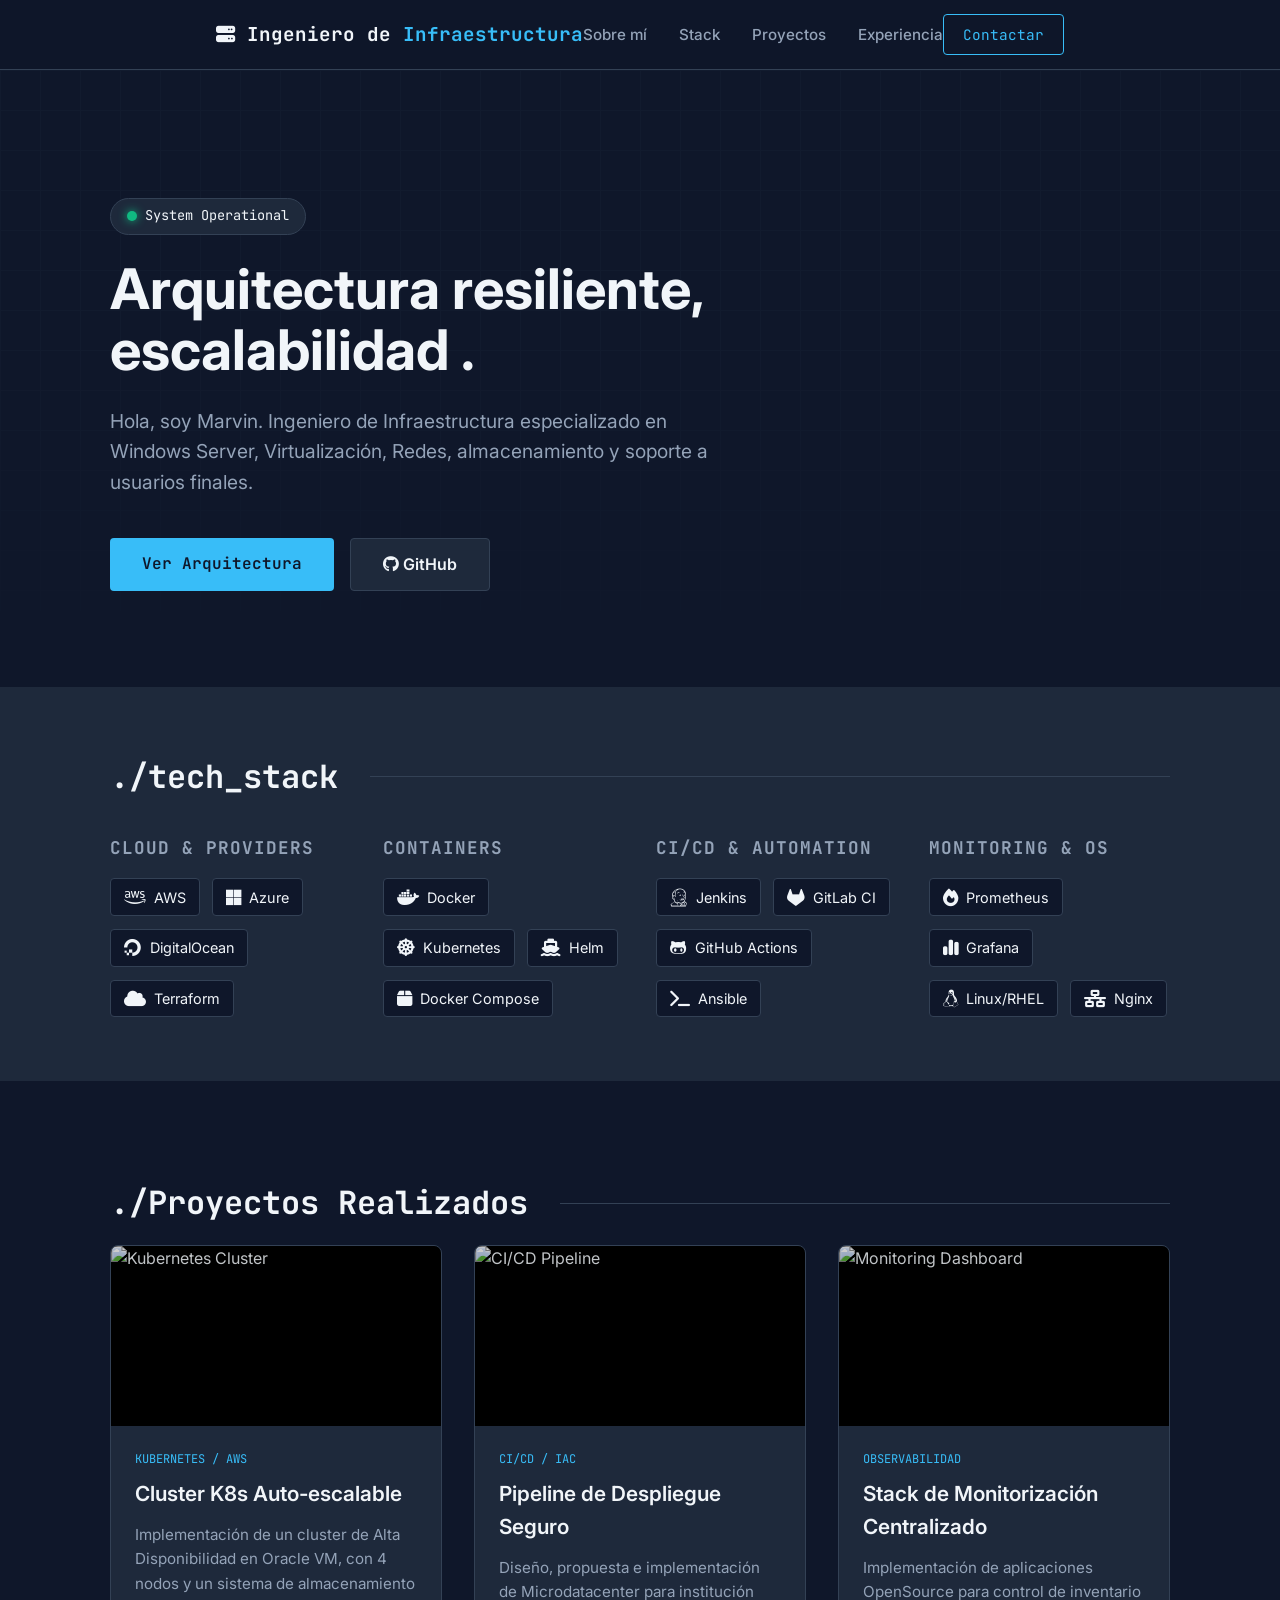
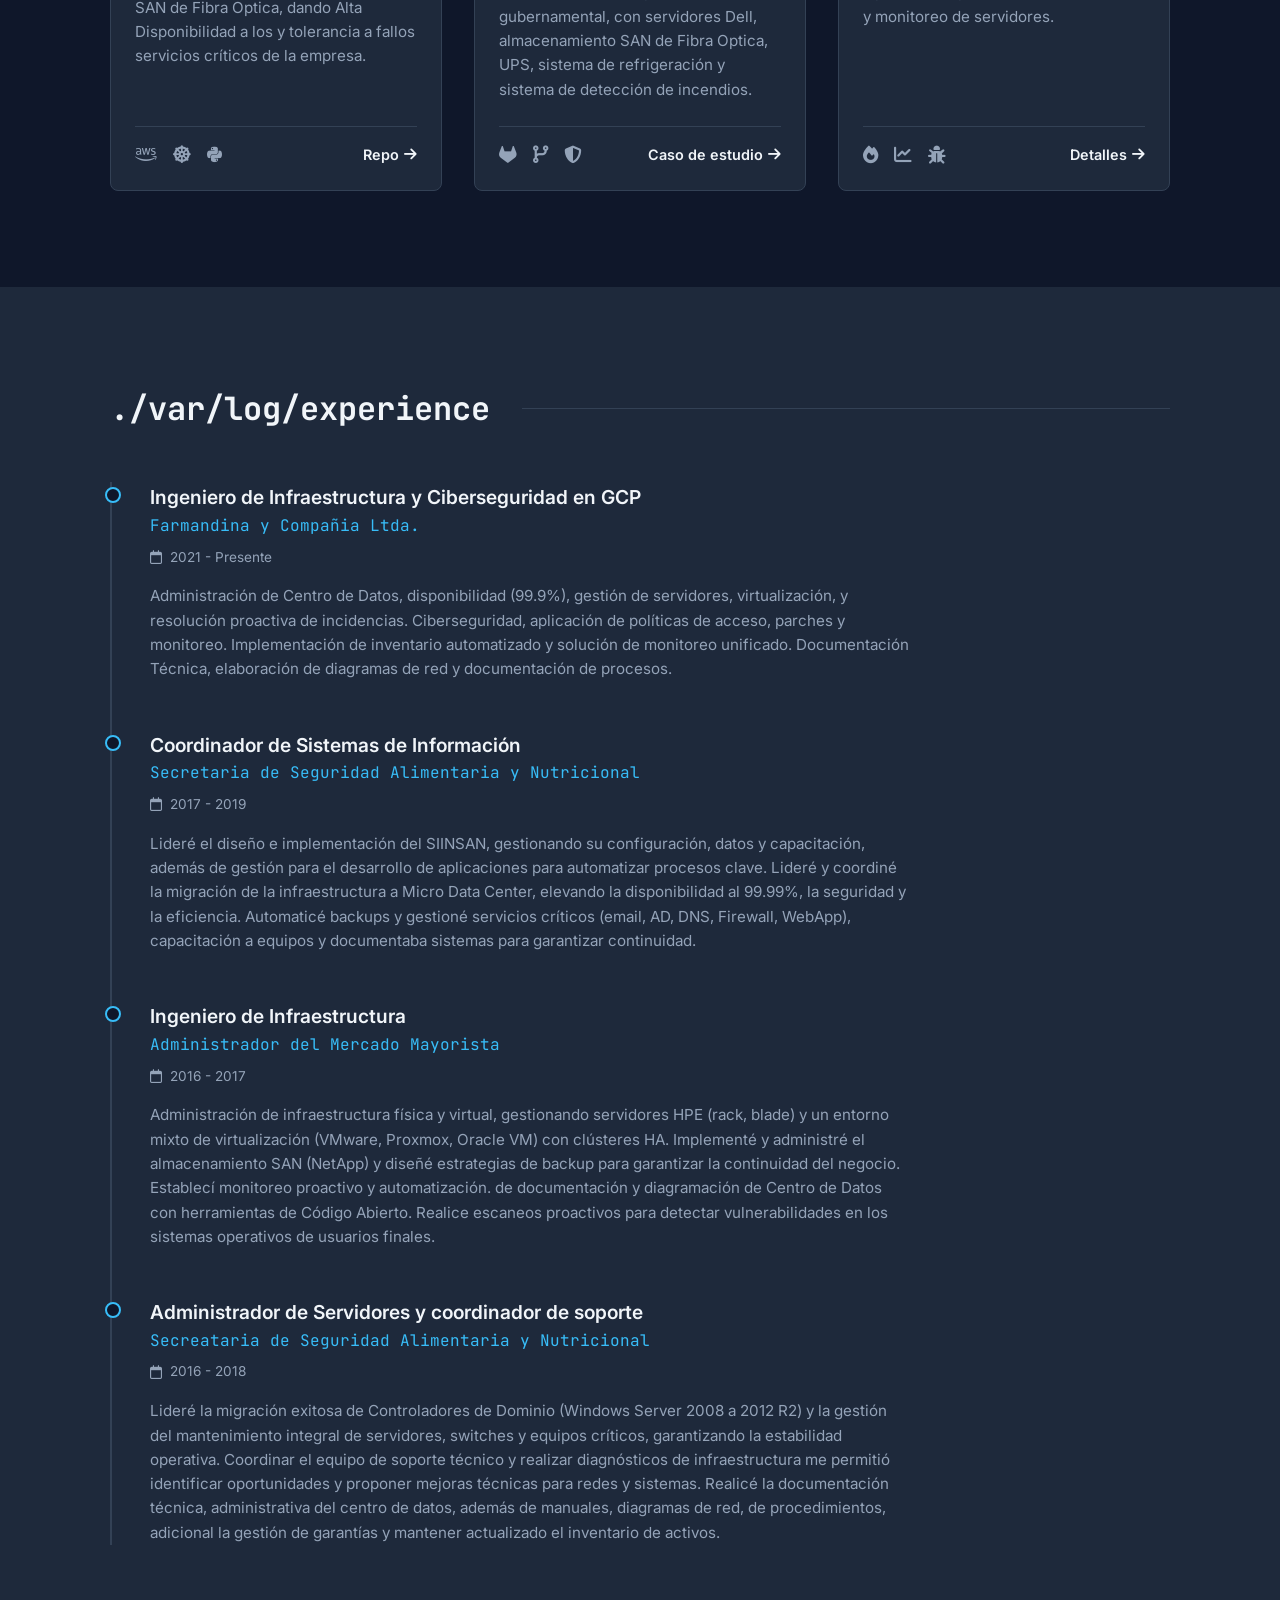
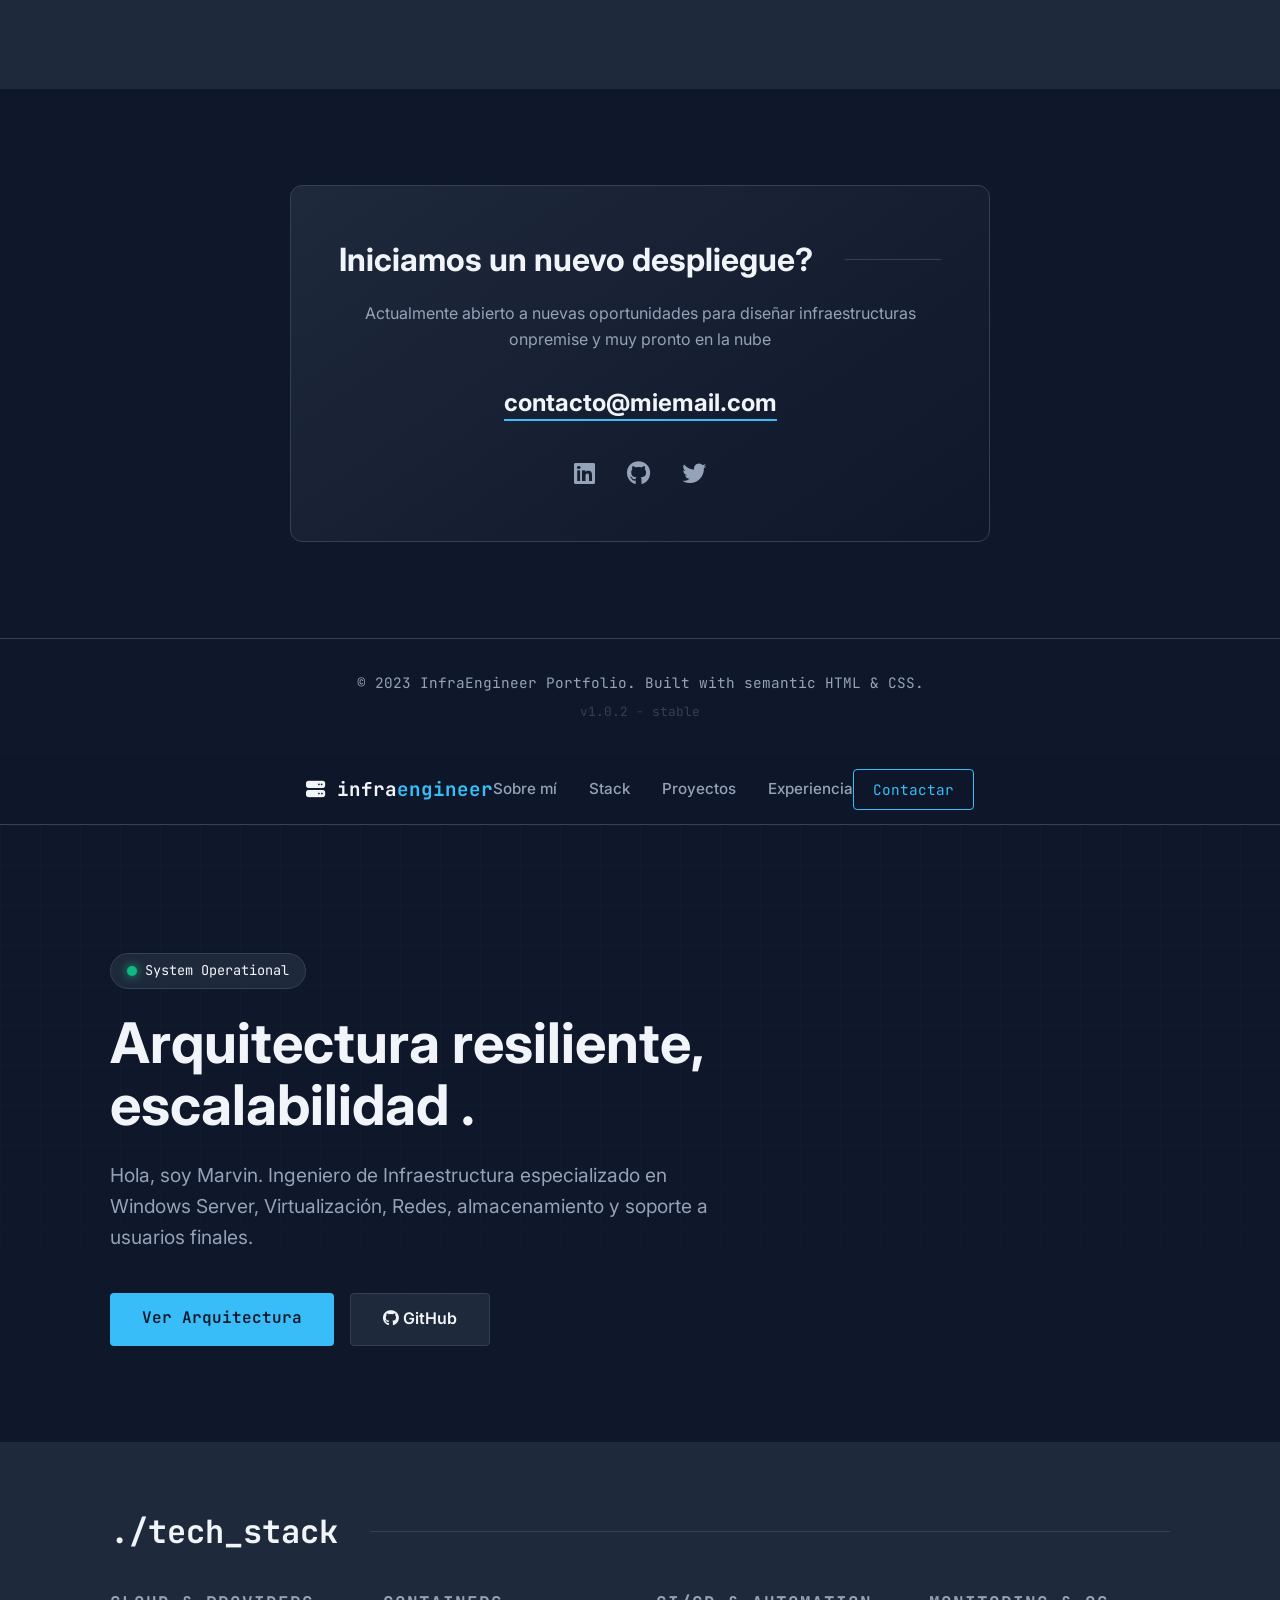
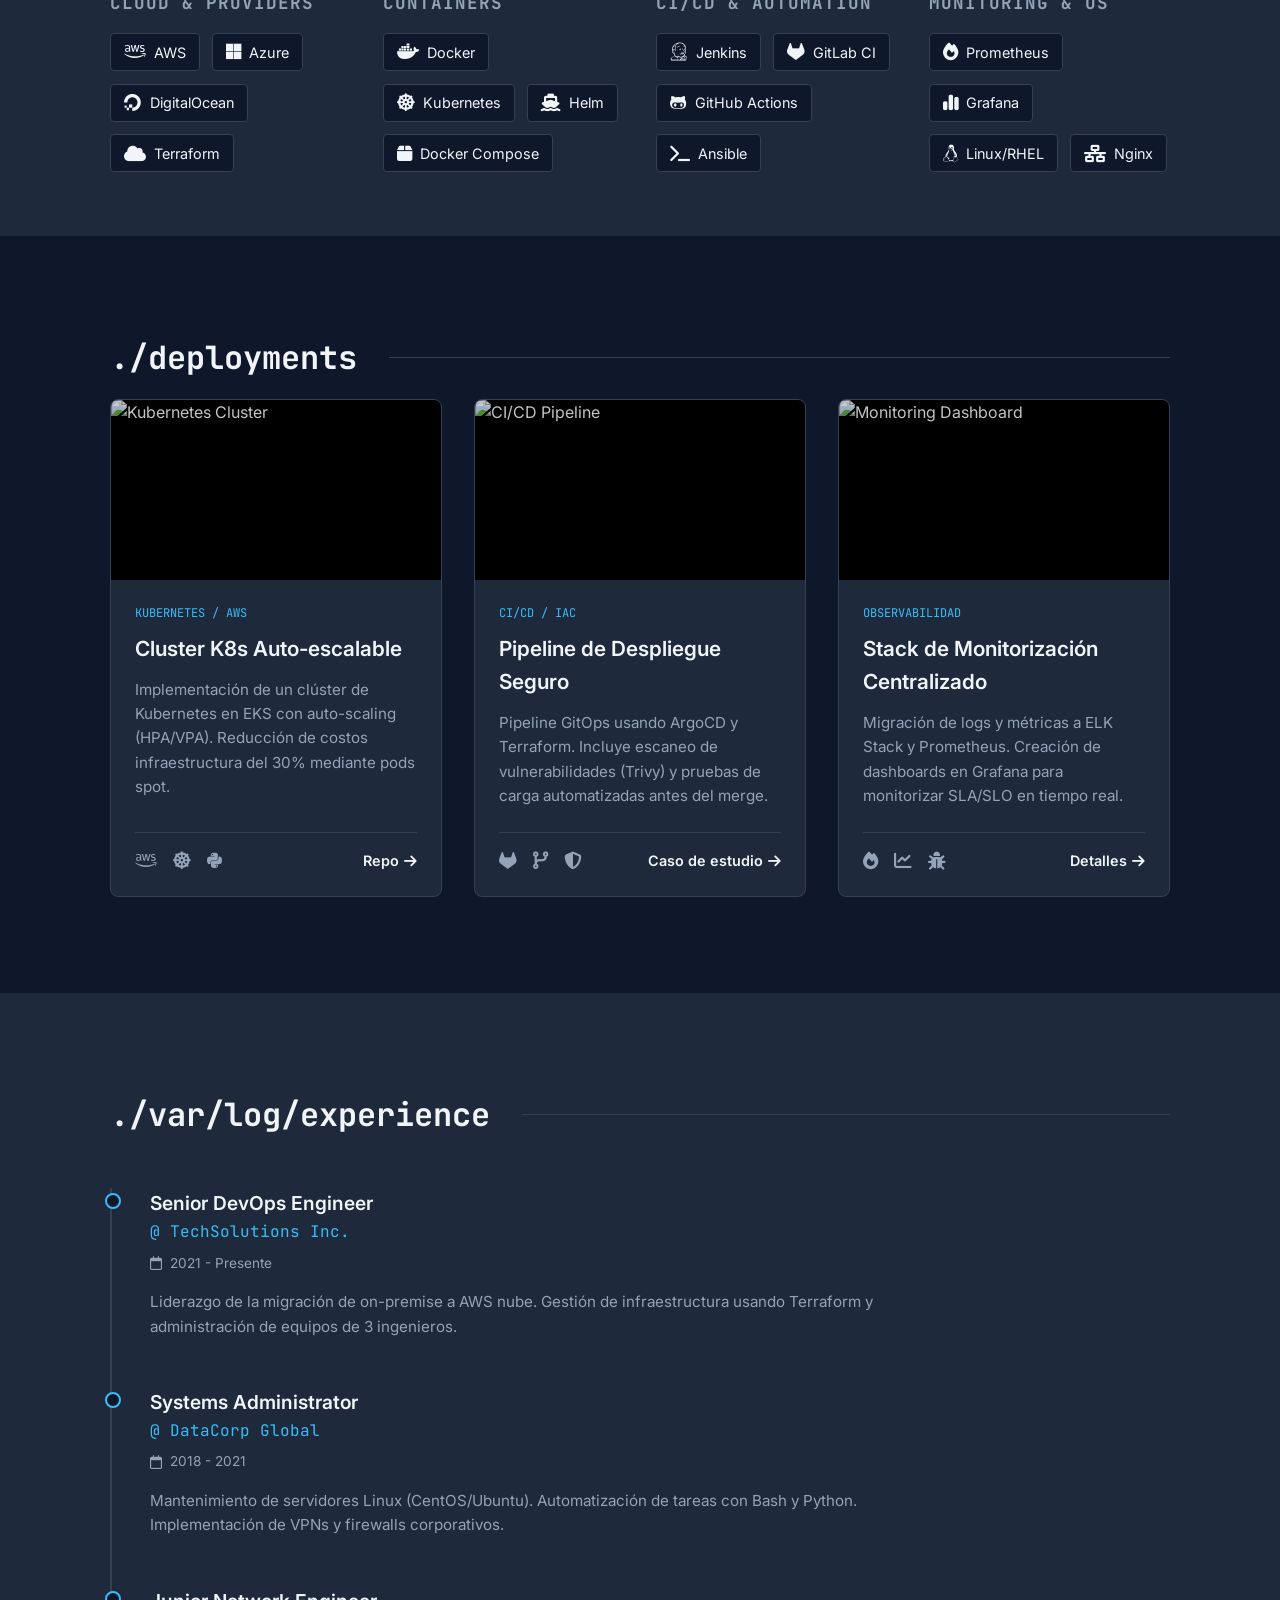
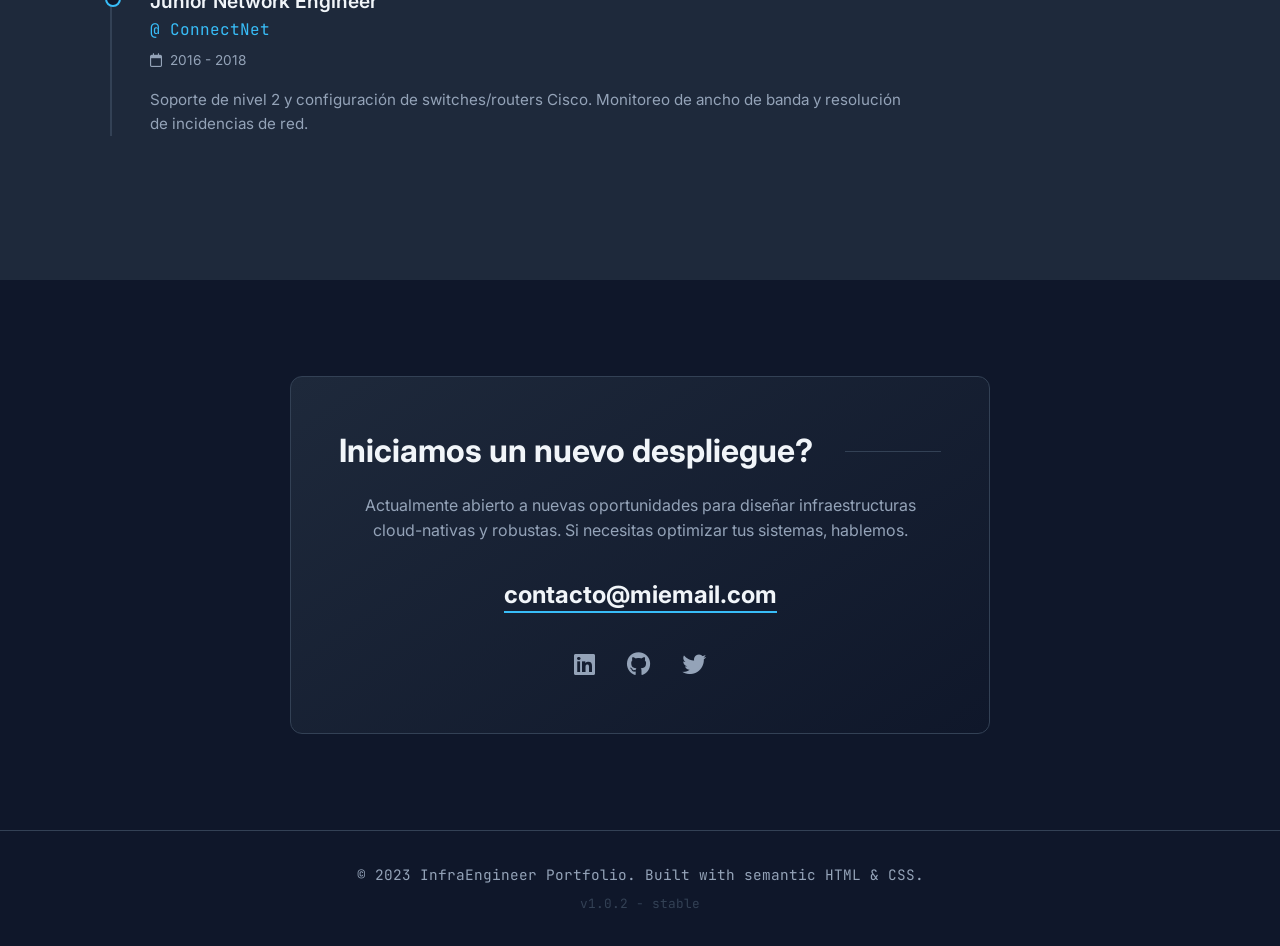
==== commit 057a25d4: "Cambios realizados" ====
--- a/index.html
+++ b/index.html
@@ -18,293 +18,557 @@
     <link rel="stylesheet" href="https://cdnjs.cloudflare.com/ajax/libs/font-awesome/6.4.0/css/all.min.css">
     <!-- Estilo Css -->
     <link rel="stylesheet" href="estilos.css">
-    <<<<<<< HEAD=======>>>>>>> 830f328f66ba90fb33694be78d4cf633c6884d64
-        <!-- Header / Navegación -->
-        <header>
-            <div class="container">
-                <nav>
-                    <div class="logo">
-                        <i class="fa-solid fa-server"></i> Ingeniero de <span>Infraestructura</span>
-                    </div>
-                    <ul class="nav-links">
-                        <li><a href="#about">Sobre mí</a></li>
-                        <li><a href="#stack">Stack</a></li>
-                        <li><a href="#projects">Proyectos</a></li>
-                        <li><a href="#experience">Experiencia</a></li>
-                    </ul>
-                    <a href="#contact" class="btn-cta">Contactar</a>
-                </nav>
-            </div>
-        </header>
-
-        <main>
-            <!-- Hero Section -->
-            <section id="hero">
-                <div class="container">
-                    <div class="hero-content">
-                        <div class="hero-status">
-                            <span class="status-dot"></span>
-                            <span>System Operational</span>
-                        </div>
-                        <h1 class="hero-title">Arquitectura resiliente,<br>escalabilidad <span
-                                class="text-accent"></span>.
-                        </h1>
-                        <p class="hero-desc">
-                            Hola, soy Marvin. Ingeniero de Infraestructura especializado en Windows Server,
-                            Virtualización,
-                            Redes, almacenamiento y soporte a usuarios finales.
-                        </p>
-                        <div class="hero-buttons">
-                            <a href="#projects" class="btn-primary">Ver Arquitectura</a>
-                            <a href="https://github.com/" target="_blank" class="btn-secondary"><i
-                                    class="fa-brands fa-github"></i> GitHub</a>
-                        </div>
-                    </div>
-                </div>
-            </section>
-
-            <!-- Tech Stack -->
-            <section id="stack">
-                <div class="container">
-                    <h2 class="section-title mono">./tech_stack</h2>
-                    <div class="stack-grid">
-                        <!-- Cloud -->
-                        <div class="stack-category">
-                            <h3>Cloud & Providers</h3>
-                            <div class="tech-tags">
-                                <span class="tech-tag"><i class="fa-brands fa-aws"></i> AWS</span>
-                                <span class="tech-tag"><i class="fa-brands fa-microsoft"></i> Azure</span>
-                                <span class="tech-tag"><i class="fa-brands fa-digital-ocean"></i> DigitalOcean</span>
-                                <span class="tech-tag"><i class="fa-solid fa-cloud"></i> Terraform</span>
+
+    <!-- Header / Navegación -->
+    <header>
+        <div class="container">
+            <nav>
+                <div class="logo">
+                    <i class="fa-solid fa-server"></i> Ingeniero de <span>Infraestructura</span>
+                </div>
+                <ul class="nav-links">
+                    <li><a href="#about">Sobre mí</a></li>
+                    <li><a href="#stack">Stack</a></li>
+                    <li><a href="#projects">Proyectos</a></li>
+                    <li><a href="#experience">Experiencia</a></li>
+                </ul>
+                <a href="#contact" class="btn-cta">Contactar</a>
+            </nav>
+        </div>
+    </header>
+
+    <main>
+        <!-- Hero Section -->
+        <section id="hero">
+            <div class="container">
+                <div class="hero-content">
+                    <div class="hero-status">
+                        <span class="status-dot"></span>
+                        <span>System Operational</span>
+                    </div>
+                    <h1 class="hero-title">Arquitectura resiliente,<br>escalabilidad <span class="text-accent"></span>.
+                    </h1>
+                    <p class="hero-desc">
+                        Hola, soy Marvin. Ingeniero de Infraestructura especializado en Windows Server,
+                        Virtualización,
+                        Redes, almacenamiento y soporte a usuarios finales.
+                    </p>
+                    <div class="hero-buttons">
+                        <a href="#projects" class="btn-primary">Ver Arquitectura</a>
+                        <a href="https://github.com/" target="_blank" class="btn-secondary"><i
+                                class="fa-brands fa-github"></i> GitHub</a>
+                    </div>
+                </div>
+            </div>
+        </section>
+
+        <!-- Tech Stack -->
+        <section id="stack">
+            <div class="container">
+                <h2 class="section-title mono">./tech_stack</h2>
+                <div class="stack-grid">
+                    <!-- Cloud -->
+                    <div class="stack-category">
+                        <h3>Cloud & Providers</h3>
+                        <div class="tech-tags">
+                            <span class="tech-tag"><i class="fa-brands fa-aws"></i> AWS</span>
+                            <span class="tech-tag"><i class="fa-brands fa-microsoft"></i> Azure</span>
+                            <span class="tech-tag"><i class="fa-brands fa-digital-ocean"></i> DigitalOcean</span>
+                            <span class="tech-tag"><i class="fa-solid fa-cloud"></i> Terraform</span>
+                        </div>
+                    </div>
+                    <!-- Containers & Orchestration -->
+                    <div class="stack-category">
+                        <h3>Containers</h3>
+                        <div class="tech-tags">
+                            <span class="tech-tag"><i class="fa-brands fa-docker"></i> Docker</span>
+                            <span class="tech-tag"><i class="fa-solid fa-dharmachakra"></i> Kubernetes</span>
+                            <span class="tech-tag"><i class="fa-solid fa-ship"></i> Helm</span>
+                            <span class="tech-tag"><i class="fa-solid fa-box"></i> Docker Compose</span>
+                        </div>
+                    </div>
+                    <!-- CI/CD -->
+                    <div class="stack-category">
+                        <h3>CI/CD & Automation</h3>
+                        <div class="tech-tags">
+                            <span class="tech-tag"><i class="fa-brands fa-jenkins"></i> Jenkins</span>
+                            <span class="tech-tag"><i class="fa-brands fa-gitlab"></i> GitLab CI</span>
+                            <span class="tech-tag"><i class="fa-brands fa-github-alt"></i> GitHub Actions</span>
+                            <span class="tech-tag"><i class="fa-solid fa-terminal"></i> Ansible</span>
+                        </div>
+                    </div>
+                    <!-- Monitoring -->
+                    <div class="stack-category">
+                        <h3>Monitoring & OS</h3>
+                        <div class="tech-tags">
+                            <span class="tech-tag"><i class="fa-solid fa-fire"></i> Prometheus</span>
+                            <span class="tech-tag"><i class="fa-solid fa-chart-simple"></i> Grafana</span>
+                            <span class="tech-tag"><i class="fa-brands fa-linux"></i> Linux/RHEL</span>
+                            <span class="tech-tag"><i class="fa-solid fa-network-wired"></i> Nginx</span>
+                        </div>
+                    </div>
+                </div>
+            </div>
+        </section>
+
+        <!-- Proyectos -->
+        <section id="projects">
+            <div class="container">
+                <h2 class="section-title mono">./Proyectos Realizados</h2>
+                <div class="projects-grid">
+
+                    <!-- Proyecto 1 -->
+                    <article class="project-card">
+                        <div class="project-image">
+                            <!-- Placeholder de imagen técnica -->
+                            <img src="https://picsum.photos/seed/k8s/600/360" alt="Kubernetes Cluster">
+                        </div>
+                        <div class="project-content">
+                            <span class="project-type">Kubernetes / AWS</span>
+                            <h3 class="project-title">Cluster K8s Auto-escalable</h3>
+                            <p class="project-desc">
+                                Implementación de un cluster de Alta Disponibilidad en Oracle VM, con 4 nodos y
+                                un sistema de almacenamiento SAN de Fibra Optica, dando Alta Disponibilidad a los
+                                y tolerancia a fallos servicios críticos de la empresa.
+                            </p>
+                            <div class="project-meta">
+                                <div class="project-icons">
+                                    <i class="fa-brands fa-aws" title="AWS"></i>
+                                    <i class="fa-solid fa-dharmachakra" title="Kubernetes"></i>
+                                    <i class="fa-brands fa-python" title="Python"></i>
+                                </div>
+                                <a href="#" class="project-link">Repo <i class="fa-solid fa-arrow-right"></i></a>
                             </div>
                         </div>
-                        <!-- Containers & Orchestration -->
-                        <div class="stack-category">
-                            <h3>Containers</h3>
-                            <div class="tech-tags">
-                                <span class="tech-tag"><i class="fa-brands fa-docker"></i> Docker</span>
-                                <span class="tech-tag"><i class="fa-solid fa-dharmachakra"></i> Kubernetes</span>
-                                <span class="tech-tag"><i class="fa-solid fa-ship"></i> Helm</span>
-                                <span class="tech-tag"><i class="fa-solid fa-box"></i> Docker Compose</span>
+                    </article>
+
+                    <!-- Proyecto 2 -->
+                    <article class="project-card">
+                        <div class="project-image">
+                            <img src="https://picsum.photos/seed/cicd/600/360" alt="CI/CD Pipeline">
+                        </div>
+                        <div class="project-content">
+                            <span class="project-type">CI/CD / IaC</span>
+                            <h3 class="project-title">Pipeline de Despliegue Seguro</h3>
+                            <p class="project-desc">
+                                Diseño, propuesta e implementación de Microdatacenter para institución
+                                gubernamental,
+                                con servidores Dell, almacenamiento SAN de Fibra Optica, UPS, sistema de
+                                refrigeración y sistema de detección de incendios.
+                            </p>
+                            <div class="project-meta">
+                                <div class="project-icons">
+                                    <i class="fa-brands fa-gitlab" title="GitLab"></i>
+                                    <i class="fa-solid fa-code-branch" title="GitOps"></i>
+                                    <i class="fa-solid fa-shield-halved" title="Security"></i>
+                                </div>
+                                <a href="#" class="project-link">Caso de estudio <i
+                                        class="fa-solid fa-arrow-right"></i></a>
                             </div>
                         </div>
-                        <!-- CI/CD -->
-                        <div class="stack-category">
-                            <h3>CI/CD & Automation</h3>
-                            <div class="tech-tags">
-                                <span class="tech-tag"><i class="fa-brands fa-jenkins"></i> Jenkins</span>
-                                <span class="tech-tag"><i class="fa-brands fa-gitlab"></i> GitLab CI</span>
-                                <span class="tech-tag"><i class="fa-brands fa-github-alt"></i> GitHub Actions</span>
-                                <span class="tech-tag"><i class="fa-solid fa-terminal"></i> Ansible</span>
+                    </article>
+
+                    <!-- Proyecto 3 -->
+                    <article class="project-card">
+                        <div class="project-image">
+                            <img src="https://picsum.photos/seed/monitor/600/360" alt="Monitoring Dashboard">
+                        </div>
+                        <div class="project-content">
+                            <span class="project-type">Observabilidad</span>
+                            <h3 class="project-title">Stack de Monitorización Centralizado</h3>
+                            <p class="project-desc">
+                                Implementación de aplicaciones OpenSource para control de inventario y monitoreo de
+                                servidores.
+                            </p>
+                            <div class="project-meta">
+                                <div class="project-icons">
+                                    <i class="fa-solid fa-fire" title="Prometheus"></i>
+                                    <i class="fa-solid fa-chart-line" title="Grafana"></i>
+                                    <i class="fa-solid fa-bug" title="Debug"></i>
+                                </div>
+                                <a href="#" class="project-link">Detalles <i class="fa-solid fa-arrow-right"></i></a>
                             </div>
                         </div>
-                        <!-- Monitoring -->
-                        <div class="stack-category">
-                            <h3>Monitoring & OS</h3>
-                            <div class="tech-tags">
-                                <span class="tech-tag"><i class="fa-solid fa-fire"></i> Prometheus</span>
-                                <span class="tech-tag"><i class="fa-solid fa-chart-simple"></i> Grafana</span>
-                                <span class="tech-tag"><i class="fa-brands fa-linux"></i> Linux/RHEL</span>
-                                <span class="tech-tag"><i class="fa-solid fa-network-wired"></i> Nginx</span>
+                    </article>
+
+                </div>
+            </div>
+        </section>
+
+        <!-- Experiencia -->
+        <section id="experience">
+            <div class="container">
+                <h2 class="section-title mono">./var/log/experience</h2>
+                <div class="timeline">
+
+                    <div class="timeline-item">
+                        <div class="role">Ingeniero de Infraestructura y Ciberseguridad en GCP</div>
+                        <div class="company">Farmandina y Compañia Ltda.</div>
+                        <div class="period"><i class="fa-regular fa-calendar"></i> 2021 - Presente</div>
+                        <p class="contact-text" style="margin-bottom: 0; font-size: 0.95rem;">
+                            Administración de Centro de Datos, disponibilidad (99.9%), gestión de servidores,
+                            virtualización, y
+                            resolución proactiva de incidencias. Ciberseguridad, aplicación de políticas de acceso,
+                            parches y monitoreo. Implementación de inventario automatizado y solución de monitoreo
+                            unificado. Documentación Técnica, elaboración de diagramas de red y documentación de
+                            procesos.
+                        </p>
+                    </div>
+
+                    <div class="timeline-item">
+                        <div class="role">Coordinador de Sistemas de Información</div>
+                        <div class="company">Secretaria de Seguridad Alimentaria y Nutricional</div>
+                        <div class="period"><i class="fa-regular fa-calendar"></i> 2017 - 2019</div>
+                        <p class="contact-text" style="margin-bottom: 0; font-size: 0.95rem;">
+                            Lideré el diseño e implementación del SIINSAN, gestionando su configuración, datos y
+                            capacitación,
+                            además de gestión para el desarrollo de aplicaciones para automatizar procesos clave.
+                            Lideré y coordiné la migración de la infraestructura a Micro Data Center, elevando la
+                            disponibilidad al
+                            99.99%, la seguridad y la eficiencia. Automaticé backups y gestioné servicios críticos
+                            (email, AD, DNS, Firewall, WebApp), capacitación a equipos y documentaba sistemas para
+                            garantizar continuidad.
+                        </p>
+                    </div>
+
+                    <div class="timeline-item">
+                        <div class="role">Ingeniero de Infraestructura</div>
+                        <div class="company">Administrador del Mercado Mayorista</div>
+                        <div class="period"><i class="fa-regular fa-calendar"></i> 2016 - 2017</div>
+                        <p class="contact-text" style="margin-bottom: 0; font-size: 0.95rem;">
+                            Administración de infraestructura física y virtual, gestionando servidores HPE (rack,
+                            blade)
+                            y un
+                            entorno mixto de virtualización (VMware, Proxmox, Oracle VM) con clústeres HA.
+                            Implementé y administré el almacenamiento SAN (NetApp) y diseñé estrategias de backup
+                            para
+                            garantizar la continuidad del negocio. Establecí monitoreo proactivo y automatización.
+                            de documentación y diagramación de Centro de Datos con herramientas de Código Abierto.
+                            Realice escaneos proactivos para detectar
+                            vulnerabilidades en los sistemas operativos de usuarios finales.
+                        </p>
+                    </div>
+                    <div class="timeline-item">
+                        <div class="role"> Administrador de Servidores y coordinador de soporte </div>
+                        <div class="company">Secreataria de Seguridad Alimentaria y Nutricional</div>
+                        <div class="period"><i class="fa-regular fa-calendar"></i> 2016 - 2018</div>
+                        <p class="contact-text" style="margin-bottom: 0; font-size: 0.95rem;">
+                            Lideré la migración exitosa de Controladores de Dominio (Windows Server 2008 a 2012 R2)
+                            y la
+                            gestión del mantenimiento
+                            integral de servidores, switches y equipos críticos, garantizando la estabilidad
+                            operativa.
+                            Coordinar el equipo de soporte técnico y realizar diagnósticos de infraestructura me
+                            permitió
+                            identificar oportunidades y proponer mejoras técnicas para redes y sistemas.
+                            Realicé la documentación técnica, administrativa del centro de datos, además de
+                            manuales,
+                            diagramas de red, de procedimientos, adicional la gestión de garantías y mantener
+                            actualizado el
+                            inventario de activos.
+                        </p>
+                    </div>
+
+                </div>
+            </div>
+        </section>
+
+        <!-- Contacto -->
+        <section id="contact">
+            <div class="container">
+                <div class="contact-box">
+                    <h2 class="section-title" style="justify-content: center; border: none;">Iniciamos un nuevo
+                        despliegue?</h2>
+                    <p class="contact-text">
+                        Actualmente abierto a nuevas oportunidades para diseñar infraestructuras onpremise y muy
+                        pronto
+                        en la nube
+                    </p>
+                    <a href="mailto:contacto@miemail.com" class="email-link">contacto@miemail.com</a>
+
+                    <div class="social-links">
+                        <a href="#"><i class="fa-brands fa-linkedin"></i></a>
+                        <a href="#"><i class="fa-brands fa-github"></i></a>
+                        <a href="#"><i class="fa-brands fa-twitter"></i></a>
+                    </div>
+                </div>
+            </div>
+        </section>
+    </main>
+
+    <footer>
+        <div class="container">
+            <p>&copy; 2023 InfraEngineer Portfolio. Built with semantic HTML & CSS.</p>
+            <p class="mono" style="font-size: 0.8rem; margin-top: 0.5rem; color: var(--border);">v1.0.2 - stable</p>
+        </div>
+    </footer>
+
+    </body>
+
+</html>
+
+<!DOCTYPE html>
+<html lang="es">
+
+<head>
+    <meta charset="UTF-8">
+    <meta name="viewport" content="width=device-width, initial-scale=1.0">
+    <title>Ingeniero de Infraestructura | Portafolio</title>
+    <meta name="description" content="Portafolio profesional de Ingeniería de Infraestructura, DevOps y Cloud.">
+
+    <!-- Fuentes de Google: Inter (texto general) y JetBrains Mono (código/técnico) -->
+    <link rel="preconnect" href="https://fonts.googleapis.com">
+    <link rel="preconnect" href="https://fonts.gstatic.com" crossorigin>
+    <link
+        href="https://fonts.googleapis.com/css2?family=Inter:wght@300;400;600;700&family=JetBrains+Mono:wght@400;700&display=swap"
+        rel="stylesheet">
+
+    <!-- Iconos FontAwesome -->
+    <link rel="stylesheet" href="https://cdnjs.cloudflare.com/ajax/libs/font-awesome/6.4.0/css/all.min.css">
+    <!-- Estilo Css -->
+    <link rel="stylesheet" href="estilos.css">
+
+    <!-- Header / Navegación -->
+    <header>
+        <div class="container">
+            <nav>
+                <div class="logo">
+                    <i class="fa-solid fa-server"></i> infra<span>engineer</span>
+                </div>
+                <ul class="nav-links">
+                    <li><a href="#about">Sobre mí</a></li>
+                    <li><a href="#stack">Stack</a></li>
+                    <li><a href="#projects">Proyectos</a></li>
+                    <li><a href="#experience">Experiencia</a></li>
+                </ul>
+                <a href="#contact" class="btn-cta">Contactar</a>
+            </nav>
+        </div>
+    </header>
+
+    <main>
+        <!-- Hero Section -->
+        <section id="hero">
+            <div class="container">
+                <div class="hero-content">
+                    <div class="hero-status">
+                        <span class="status-dot"></span>
+                        <span>System Operational</span>
+                    </div>
+                    <h1 class="hero-title">Arquitectura resiliente,<br>escalabilidad <span class="text-accent"></span>.
+                    </h1>
+                    <p class="hero-desc">
+                        Hola, soy Marvin. Ingeniero de Infraestructura especializado en Windows Server, Virtualización,
+                        Redes, almacenamiento y soporte a usuarios finales.
+                    </p>
+                    <div class="hero-buttons">
+                        <a href="#projects" class="btn-primary">Ver Arquitectura</a>
+                        <a href="https://github.com/" target="_blank" class="btn-secondary"><i
+                                class="fa-brands fa-github"></i> GitHub</a>
+                    </div>
+                </div>
+            </div>
+        </section>
+
+        <!-- Tech Stack -->
+        <section id="stack">
+            <div class="container">
+                <h2 class="section-title mono">./tech_stack</h2>
+                <div class="stack-grid">
+                    <!-- Cloud -->
+                    <div class="stack-category">
+                        <h3>Cloud & Providers</h3>
+                        <div class="tech-tags">
+                            <span class="tech-tag"><i class="fa-brands fa-aws"></i> AWS</span>
+                            <span class="tech-tag"><i class="fa-brands fa-microsoft"></i> Azure</span>
+                            <span class="tech-tag"><i class="fa-brands fa-digital-ocean"></i> DigitalOcean</span>
+                            <span class="tech-tag"><i class="fa-solid fa-cloud"></i> Terraform</span>
+                        </div>
+                    </div>
+                    <!-- Containers & Orchestration -->
+                    <div class="stack-category">
+                        <h3>Containers</h3>
+                        <div class="tech-tags">
+                            <span class="tech-tag"><i class="fa-brands fa-docker"></i> Docker</span>
+                            <span class="tech-tag"><i class="fa-solid fa-dharmachakra"></i> Kubernetes</span>
+                            <span class="tech-tag"><i class="fa-solid fa-ship"></i> Helm</span>
+                            <span class="tech-tag"><i class="fa-solid fa-box"></i> Docker Compose</span>
+                        </div>
+                    </div>
+                    <!-- CI/CD -->
+                    <div class="stack-category">
+                        <h3>CI/CD & Automation</h3>
+                        <div class="tech-tags">
+                            <span class="tech-tag"><i class="fa-brands fa-jenkins"></i> Jenkins</span>
+                            <span class="tech-tag"><i class="fa-brands fa-gitlab"></i> GitLab CI</span>
+                            <span class="tech-tag"><i class="fa-brands fa-github-alt"></i> GitHub Actions</span>
+                            <span class="tech-tag"><i class="fa-solid fa-terminal"></i> Ansible</span>
+                        </div>
+                    </div>
+                    <!-- Monitoring -->
+                    <div class="stack-category">
+                        <h3>Monitoring & OS</h3>
+                        <div class="tech-tags">
+                            <span class="tech-tag"><i class="fa-solid fa-fire"></i> Prometheus</span>
+                            <span class="tech-tag"><i class="fa-solid fa-chart-simple"></i> Grafana</span>
+                            <span class="tech-tag"><i class="fa-brands fa-linux"></i> Linux/RHEL</span>
+                            <span class="tech-tag"><i class="fa-solid fa-network-wired"></i> Nginx</span>
+                        </div>
+                    </div>
+                </div>
+            </div>
+        </section>
+
+        <!-- Proyectos -->
+        <section id="projects">
+            <div class="container">
+                <h2 class="section-title mono">./deployments</h2>
+                <div class="projects-grid">
+
+                    <!-- Proyecto 1 -->
+                    <article class="project-card">
+                        <div class="project-image">
+                            <!-- Placeholder de imagen técnica -->
+                            <img src="https://picsum.photos/seed/k8s/600/360" alt="Kubernetes Cluster">
+                        </div>
+                        <div class="project-content">
+                            <span class="project-type">Kubernetes / AWS</span>
+                            <h3 class="project-title">Cluster K8s Auto-escalable</h3>
+                            <p class="project-desc">
+                                Implementación de un clúster de Kubernetes en EKS con auto-scaling (HPA/VPA). Reducción
+                                de costos infraestructura del 30% mediante pods spot.
+                            </p>
+                            <div class="project-meta">
+                                <div class="project-icons">
+                                    <i class="fa-brands fa-aws" title="AWS"></i>
+                                    <i class="fa-solid fa-dharmachakra" title="Kubernetes"></i>
+                                    <i class="fa-brands fa-python" title="Python"></i>
+                                </div>
+                                <a href="#" class="project-link">Repo <i class="fa-solid fa-arrow-right"></i></a>
                             </div>
                         </div>
-                    </div>
-                </div>
-            </section>
-
-            <!-- Proyectos -->
-            <section id="projects">
-                <div class="container">
-                    <h2 class="section-title mono">./Proyectos Realizados</h2>
-                    <div class="projects-grid">
-
-                        <!-- Proyecto 1 -->
-                        <article class="project-card">
-                            <div class="project-image">
-                                <!-- Placeholder de imagen técnica -->
-                                <img src="https://picsum.photos/seed/k8s/600/360" alt="Kubernetes Cluster">
+                    </article>
+
+                    <!-- Proyecto 2 -->
+                    <article class="project-card">
+                        <div class="project-image">
+                            <img src="https://picsum.photos/seed/cicd/600/360" alt="CI/CD Pipeline">
+                        </div>
+                        <div class="project-content">
+                            <span class="project-type">CI/CD / IaC</span>
+                            <h3 class="project-title">Pipeline de Despliegue Seguro</h3>
+                            <p class="project-desc">
+                                Pipeline GitOps usando ArgoCD y Terraform. Incluye escaneo de vulnerabilidades (Trivy) y
+                                pruebas de carga automatizadas antes del merge.
+                            </p>
+                            <div class="project-meta">
+                                <div class="project-icons">
+                                    <i class="fa-brands fa-gitlab" title="GitLab"></i>
+                                    <i class="fa-solid fa-code-branch" title="GitOps"></i>
+                                    <i class="fa-solid fa-shield-halved" title="Security"></i>
+                                </div>
+                                <a href="#" class="project-link">Caso de estudio <i
+                                        class="fa-solid fa-arrow-right"></i></a>
                             </div>
-                            <div class="project-content">
-                                <span class="project-type">Kubernetes / AWS</span>
-                                <h3 class="project-title">Cluster K8s Auto-escalable</h3>
-                                <p class="project-desc">
-                                    Implementación de un cluster de Alta Disponibilidad en Oracle VM, con 4 nodos y
-                                    un sistema de almacenamiento SAN de Fibra Optica, dando Alta Disponibilidad a los
-                                    y tolerancia a fallos servicios críticos de la empresa.
-                                </p>
-                                <div class="project-meta">
-                                    <div class="project-icons">
-                                        <i class="fa-brands fa-aws" title="AWS"></i>
-                                        <i class="fa-solid fa-dharmachakra" title="Kubernetes"></i>
-                                        <i class="fa-brands fa-python" title="Python"></i>
-                                    </div>
-                                    <a href="#" class="project-link">Repo <i class="fa-solid fa-arrow-right"></i></a>
+                        </div>
+                    </article>
+
+                    <!-- Proyecto 3 -->
+                    <article class="project-card">
+                        <div class="project-image">
+                            <img src="https://picsum.photos/seed/monitor/600/360" alt="Monitoring Dashboard">
+                        </div>
+                        <div class="project-content">
+                            <span class="project-type">Observabilidad</span>
+                            <h3 class="project-title">Stack de Monitorización Centralizado</h3>
+                            <p class="project-desc">
+                                Migración de logs y métricas a ELK Stack y Prometheus. Creación de dashboards en Grafana
+                                para monitorizar SLA/SLO en tiempo real.
+                            </p>
+                            <div class="project-meta">
+                                <div class="project-icons">
+                                    <i class="fa-solid fa-fire" title="Prometheus"></i>
+                                    <i class="fa-solid fa-chart-line" title="Grafana"></i>
+                                    <i class="fa-solid fa-bug" title="Debug"></i>
                                 </div>
+                                <a href="#" class="project-link">Detalles <i class="fa-solid fa-arrow-right"></i></a>
                             </div>
-                        </article>
-
-                        <!-- Proyecto 2 -->
-                        <article class="project-card">
-                            <div class="project-image">
-                                <img src="https://picsum.photos/seed/cicd/600/360" alt="CI/CD Pipeline">
-                            </div>
-                            <div class="project-content">
-                                <span class="project-type">CI/CD / IaC</span>
-                                <h3 class="project-title">Pipeline de Despliegue Seguro</h3>
-                                <p class="project-desc">
-                                    Diseño, propuesta e implementación de Microdatacenter para institución
-                                    gubernamental,
-                                    con servidores Dell, almacenamiento SAN de Fibra Optica, UPS, sistema de
-                                    refrigeración y sistema de detección de incendios.
-                                </p>
-                                <div class="project-meta">
-                                    <div class="project-icons">
-                                        <i class="fa-brands fa-gitlab" title="GitLab"></i>
-                                        <i class="fa-solid fa-code-branch" title="GitOps"></i>
-                                        <i class="fa-solid fa-shield-halved" title="Security"></i>
-                                    </div>
-                                    <a href="#" class="project-link">Caso de estudio <i
-                                            class="fa-solid fa-arrow-right"></i></a>
-                                </div>
-                            </div>
-                        </article>
-
-                        <!-- Proyecto 3 -->
-                        <article class="project-card">
-                            <div class="project-image">
-                                <img src="https://picsum.photos/seed/monitor/600/360" alt="Monitoring Dashboard">
-                            </div>
-                            <div class="project-content">
-                                <span class="project-type">Observabilidad</span>
-                                <h3 class="project-title">Stack de Monitorización Centralizado</h3>
-                                <p class="project-desc">
-                                    Implementación de aplicaciones OpenSource para control de inventario y monitoreo de
-                                    servidores.
-                                </p>
-                                <div class="project-meta">
-                                    <div class="project-icons">
-                                        <i class="fa-solid fa-fire" title="Prometheus"></i>
-                                        <i class="fa-solid fa-chart-line" title="Grafana"></i>
-                                        <i class="fa-solid fa-bug" title="Debug"></i>
-                                    </div>
-                                    <a href="#" class="project-link">Detalles <i
-                                            class="fa-solid fa-arrow-right"></i></a>
-                                </div>
-                            </div>
-                        </article>
-
-                    </div>
-                </div>
-            </section>
-
-            <!-- Experiencia -->
-            <section id="experience">
-                <div class="container">
-                    <h2 class="section-title mono">./var/log/experience</h2>
-                    <div class="timeline">
-
-                        <div class="timeline-item">
-                            <div class="role">Ingeniero de Infraestructura y Ciberseguridad en GCP</div>
-                            <div class="company">Farmandina y Compañia Ltda.</div>
-                            <div class="period"><i class="fa-regular fa-calendar"></i> 2021 - Presente</div>
-                            <p class="contact-text" style="margin-bottom: 0; font-size: 0.95rem;">
-                                Administración de Centro de Datos, disponibilidad (99.9%), gestión de servidores,
-                                virtualización, y
-                                resolución proactiva de incidencias. Ciberseguridad, aplicación de políticas de acceso,
-                                parches y monitoreo. Implementación de inventario automatizado y solución de monitoreo
-                                unificado. Documentación Técnica, elaboración de diagramas de red y documentación de
-                                procesos.
-                            </p>
-                        </div>
-
-                        <div class="timeline-item">
-                            <div class="role">Coordinador de Sistemas de Información</div>
-                            <div class="company">Secretaria de Seguridad Alimentaria y Nutricional</div>
-                            <div class="period"><i class="fa-regular fa-calendar"></i> 2017 - 2019</div>
-                            <p class="contact-text" style="margin-bottom: 0; font-size: 0.95rem;">
-                                Lideré el diseño e implementación del SIINSAN, gestionando su configuración, datos y
-                                capacitación,
-                                además de gestión para el desarrollo de aplicaciones para automatizar procesos clave.
-                                Lideré y coordiné la migración de la infraestructura a Micro Data Center, elevando la
-                                disponibilidad al
-                                99.99%, la seguridad y la eficiencia. Automaticé backups y gestioné servicios críticos
-                                (email, AD, DNS, Firewall, WebApp), capacitación a equipos y documentaba sistemas para
-                                garantizar continuidad.
-                            </p>
-                        </div>
-
-                        <div class="timeline-item">
-                            <div class="role">Ingeniero de Infraestructura</div>
-                            <div class="company">Administrador del Mercado Mayorista</div>
-                            <div class="period"><i class="fa-regular fa-calendar"></i> 2016 - 2017</div>
-                            <p class="contact-text" style="margin-bottom: 0; font-size: 0.95rem;">
-                                Administración de infraestructura física y virtual, gestionando servidores HPE (rack,
-                                blade)
-                                y un
-                                entorno mixto de virtualización (VMware, Proxmox, Oracle VM) con clústeres HA.
-                                Implementé y administré el almacenamiento SAN (NetApp) y diseñé estrategias de backup
-                                para
-                                garantizar la continuidad del negocio. Establecí monitoreo proactivo y automatización.
-                                de documentación y diagramación de Centro de Datos con herramientas de Código Abierto.
-                                Realice escaneos proactivos para detectar
-                                vulnerabilidades en los sistemas operativos de usuarios finales.
-                            </p>
-                        </div>
-                        <div class="timeline-item">
-                            <div class="role"> Administrador de Servidores y coordinador de soporte </div>
-                            <div class="company">Secreataria de Seguridad Alimentaria y Nutricional</div>
-                            <div class="period"><i class="fa-regular fa-calendar"></i> 2016 - 2018</div>
-                            <p class="contact-text" style="margin-bottom: 0; font-size: 0.95rem;">
-                                Lideré la migración exitosa de Controladores de Dominio (Windows Server 2008 a 2012 R2)
-                                y la
-                                gestión del mantenimiento
-                                integral de servidores, switches y equipos críticos, garantizando la estabilidad
-                                operativa.
-                                Coordinar el equipo de soporte técnico y realizar diagnósticos de infraestructura me
-                                permitió
-                                identificar oportunidades y proponer mejoras técnicas para redes y sistemas.
-                                Realicé la documentación técnica, administrativa del centro de datos, además de
-                                manuales,
-                                diagramas de red, de procedimientos, adicional la gestión de garantías y mantener
-                                actualizado el
-                                inventario de activos.
-                            </p>
-                        </div>
-
-                    </div>
-                </div>
-            </section>
-
-            <!-- Contacto -->
-            <section id="contact">
-                <div class="container">
-                    <div class="contact-box">
-                        <h2 class="section-title" style="justify-content: center; border: none;">Iniciamos un nuevo
-                            despliegue?</h2>
-                        <p class="contact-text">
-                            Actualmente abierto a nuevas oportunidades para diseñar infraestructuras onpremise y muy
-                            pronto
-                            en la nube
-                        </p>
-                        <a href="mailto:contacto@miemail.com" class="email-link">contacto@miemail.com</a>
-
-                        <div class="social-links">
-                            <a href="#"><i class="fa-brands fa-linkedin"></i></a>
-                            <a href="#"><i class="fa-brands fa-github"></i></a>
-                            <a href="#"><i class="fa-brands fa-twitter"></i></a>
-                        </div>
-                    </div>
-                </div>
-            </section>
-        </main>
-
-        <footer>
-            <div class="container">
-                <p>&copy; 2023 InfraEngineer Portfolio. Built with semantic HTML & CSS.</p>
-                <p class="mono" style="font-size: 0.8rem; margin-top: 0.5rem; color: var(--border);">v1.0.2 - stable</p>
-            </div>
-        </footer>
-
-        </body>
+                        </div>
+                    </article>
+
+                </div>
+            </div>
+        </section>
+
+        <!-- Experiencia -->
+        <section id="experience">
+            <div class="container">
+                <h2 class="section-title mono">./var/log/experience</h2>
+                <div class="timeline">
+
+                    <div class="timeline-item">
+                        <div class="role">Senior DevOps Engineer</div>
+                        <div class="company">@ TechSolutions Inc.</div>
+                        <div class="period"><i class="fa-regular fa-calendar"></i> 2021 - Presente</div>
+                        <p class="contact-text" style="margin-bottom: 0; font-size: 0.95rem;">
+                            Liderazgo de la migración de on-premise a AWS nube. Gestión de infraestructura usando
+                            Terraform y administración de equipos de 3 ingenieros.
+                        </p>
+                    </div>
+
+                    <div class="timeline-item">
+                        <div class="role">Systems Administrator</div>
+                        <div class="company">@ DataCorp Global</div>
+                        <div class="period"><i class="fa-regular fa-calendar"></i> 2018 - 2021</div>
+                        <p class="contact-text" style="margin-bottom: 0; font-size: 0.95rem;">
+                            Mantenimiento de servidores Linux (CentOS/Ubuntu). Automatización de tareas con Bash y
+                            Python. Implementación de VPNs y firewalls corporativos.
+                        </p>
+                    </div>
+
+                    <div class="timeline-item">
+                        <div class="role">Junior Network Engineer</div>
+                        <div class="company">@ ConnectNet</div>
+                        <div class="period"><i class="fa-regular fa-calendar"></i> 2016 - 2018</div>
+                        <p class="contact-text" style="margin-bottom: 0; font-size: 0.95rem;">
+                            Soporte de nivel 2 y configuración de switches/routers Cisco. Monitoreo de ancho de banda y
+                            resolución de incidencias de red.
+                        </p>
+                    </div>
+
+                </div>
+            </div>
+        </section>
+
+        <!-- Contacto -->
+        <section id="contact">
+            <div class="container">
+                <div class="contact-box">
+                    <h2 class="section-title" style="justify-content: center; border: none;">Iniciamos un nuevo
+                        despliegue?</h2>
+                    <p class="contact-text">
+                        Actualmente abierto a nuevas oportunidades para diseñar infraestructuras cloud-nativas y
+                        robustas. Si necesitas optimizar tus sistemas, hablemos.
+                    </p>
+                    <a href="mailto:contacto@miemail.com" class="email-link">contacto@miemail.com</a>
+
+                    <div class="social-links">
+                        <a href="#"><i class="fa-brands fa-linkedin"></i></a>
+                        <a href="#"><i class="fa-brands fa-github"></i></a>
+                        <a href="#"><i class="fa-brands fa-twitter"></i></a>
+                    </div>
+                </div>
+            </div>
+        </section>
+    </main>
+
+    <footer>
+        <div class="container">
+            <p>&copy; 2023 InfraEngineer Portfolio. Built with semantic HTML & CSS.</p>
+            <p class="mono" style="font-size: 0.8rem; margin-top: 0.5rem; color: var(--border);">v1.0.2 - stable</p>
+        </div>
+    </footer>
+
+    </body>
 
 </html>
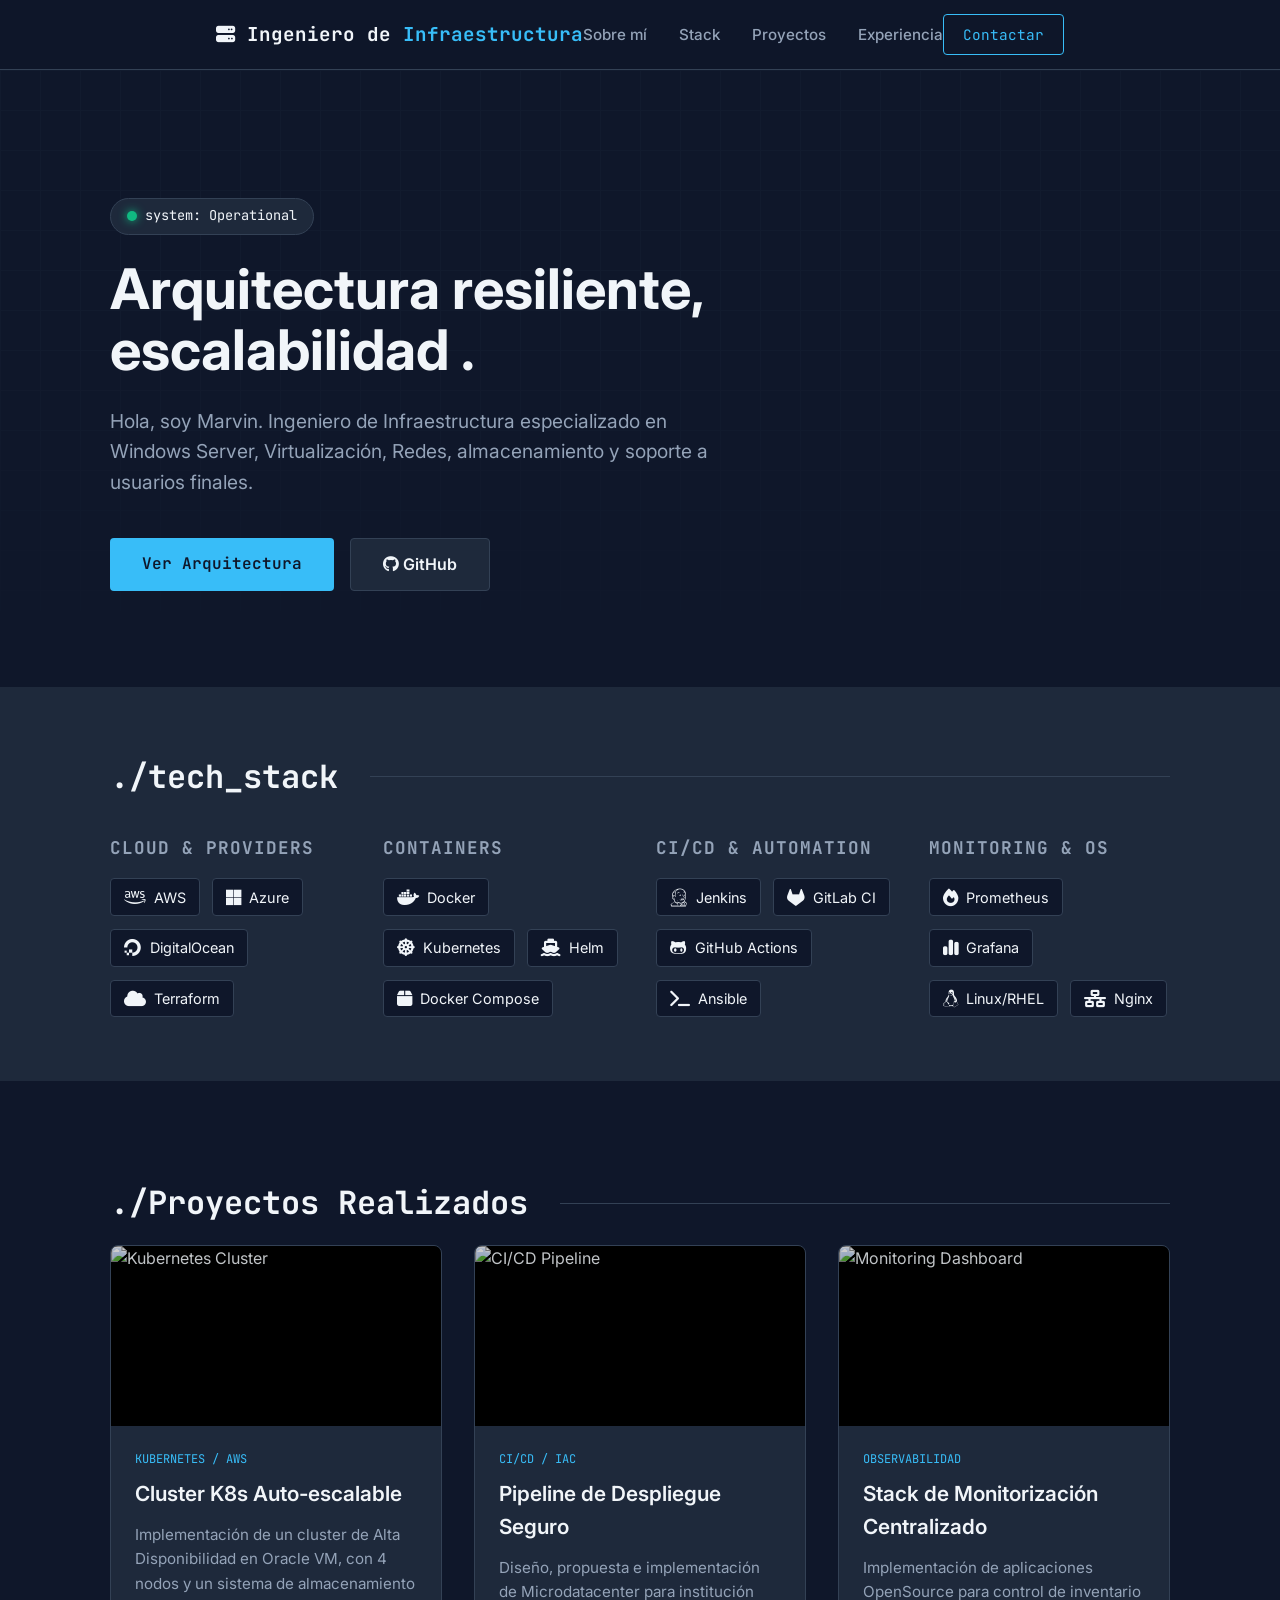
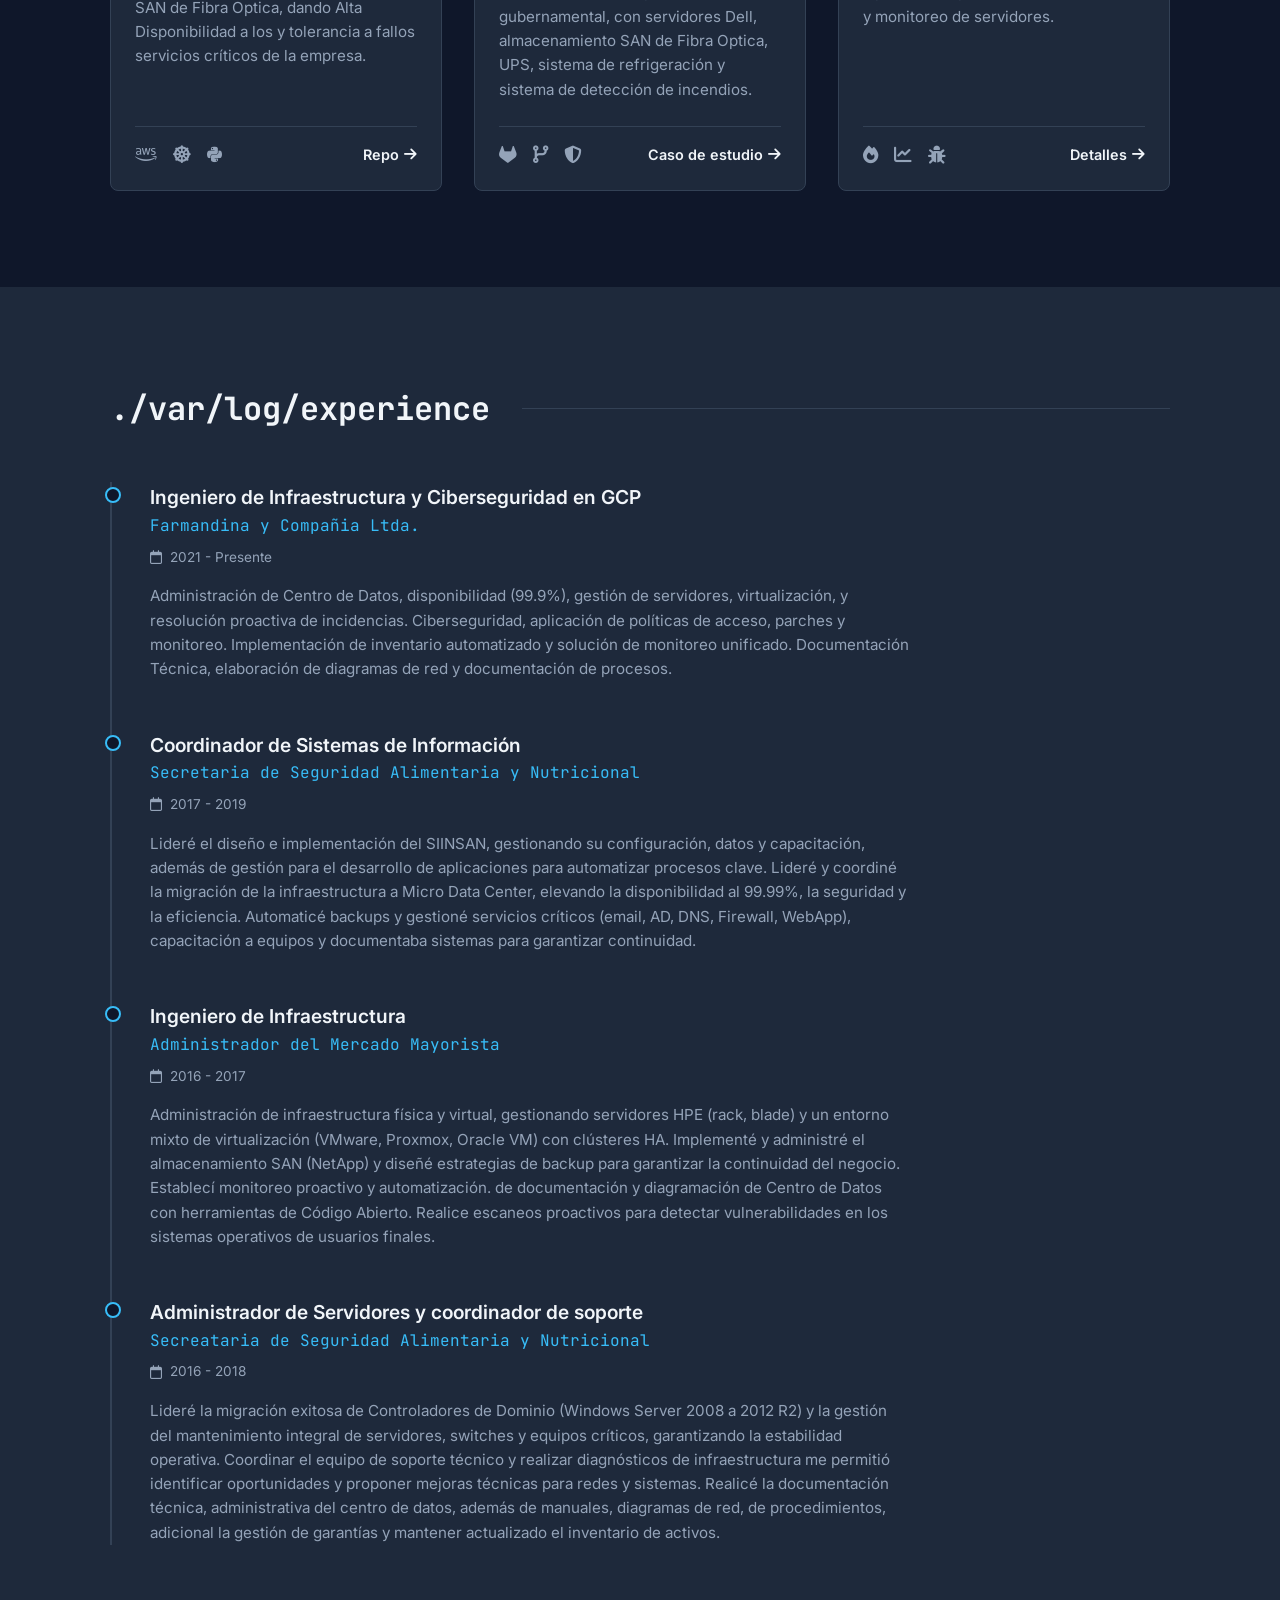
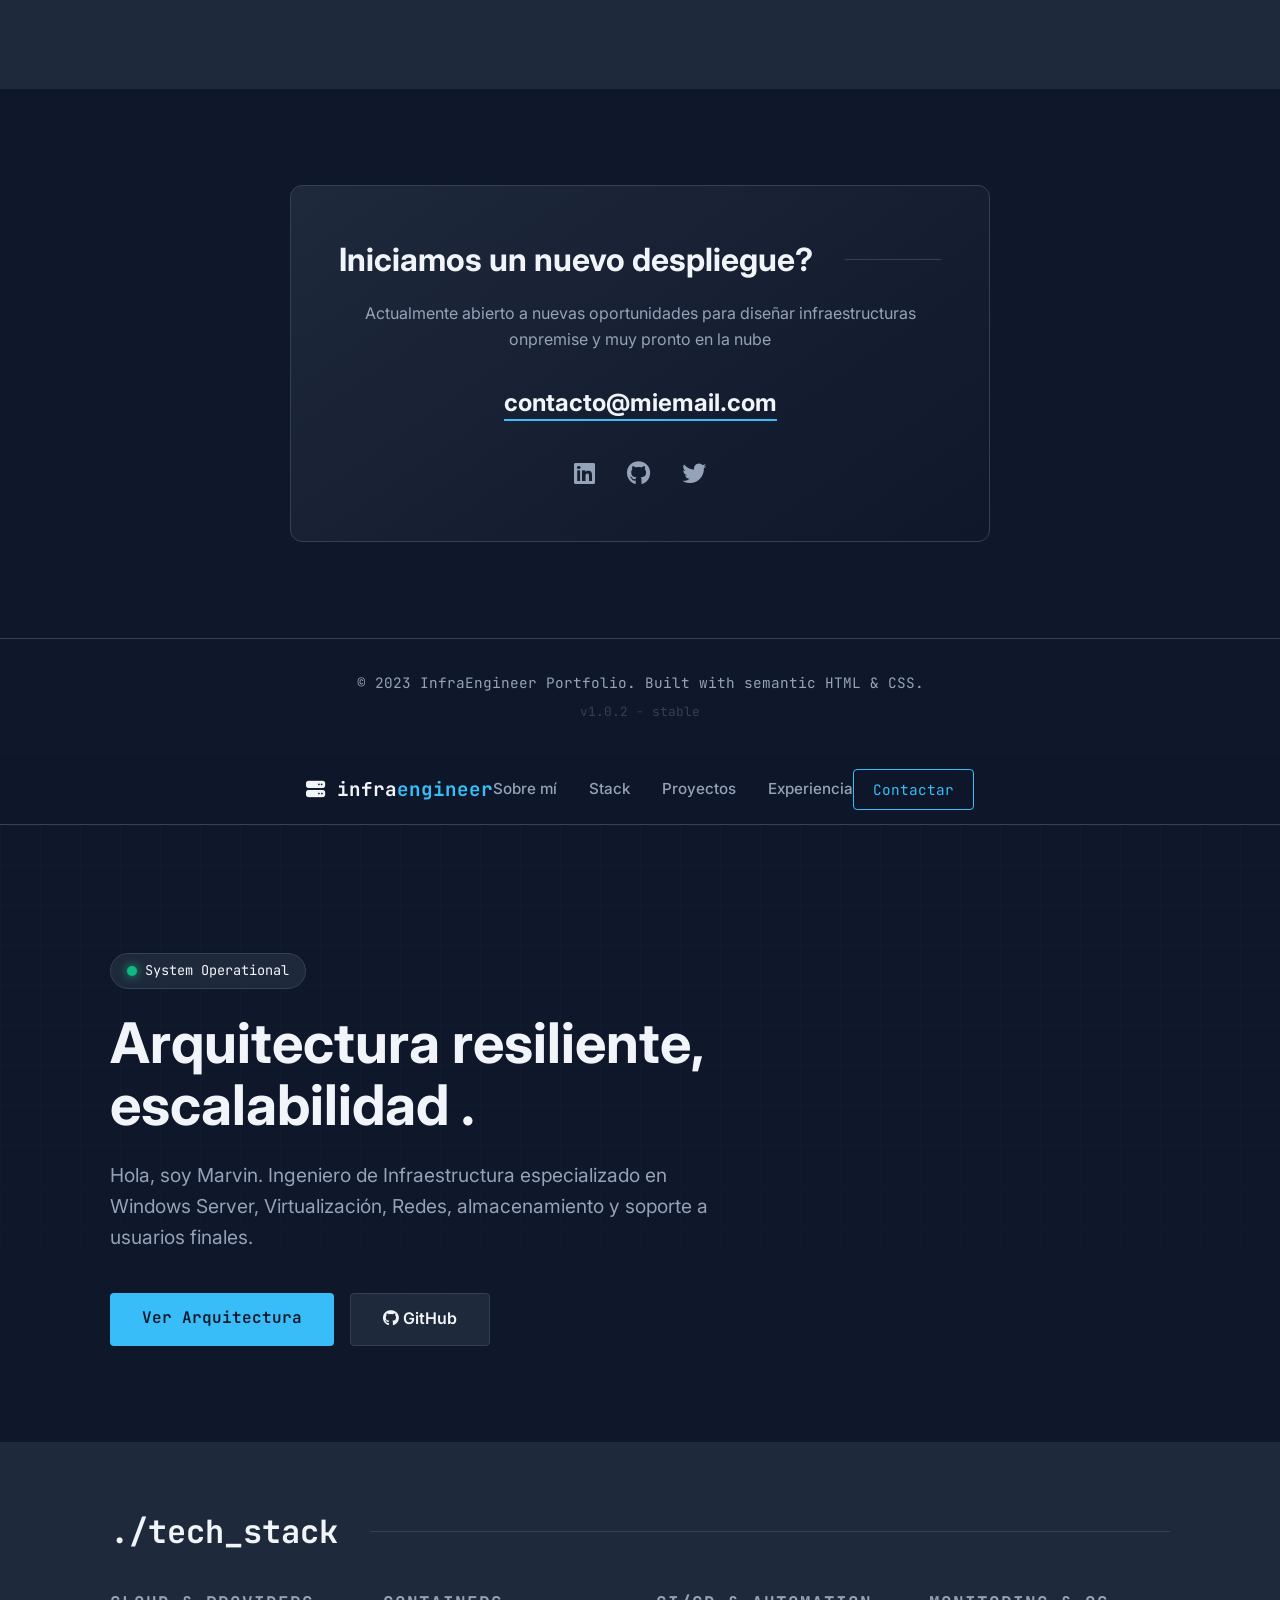
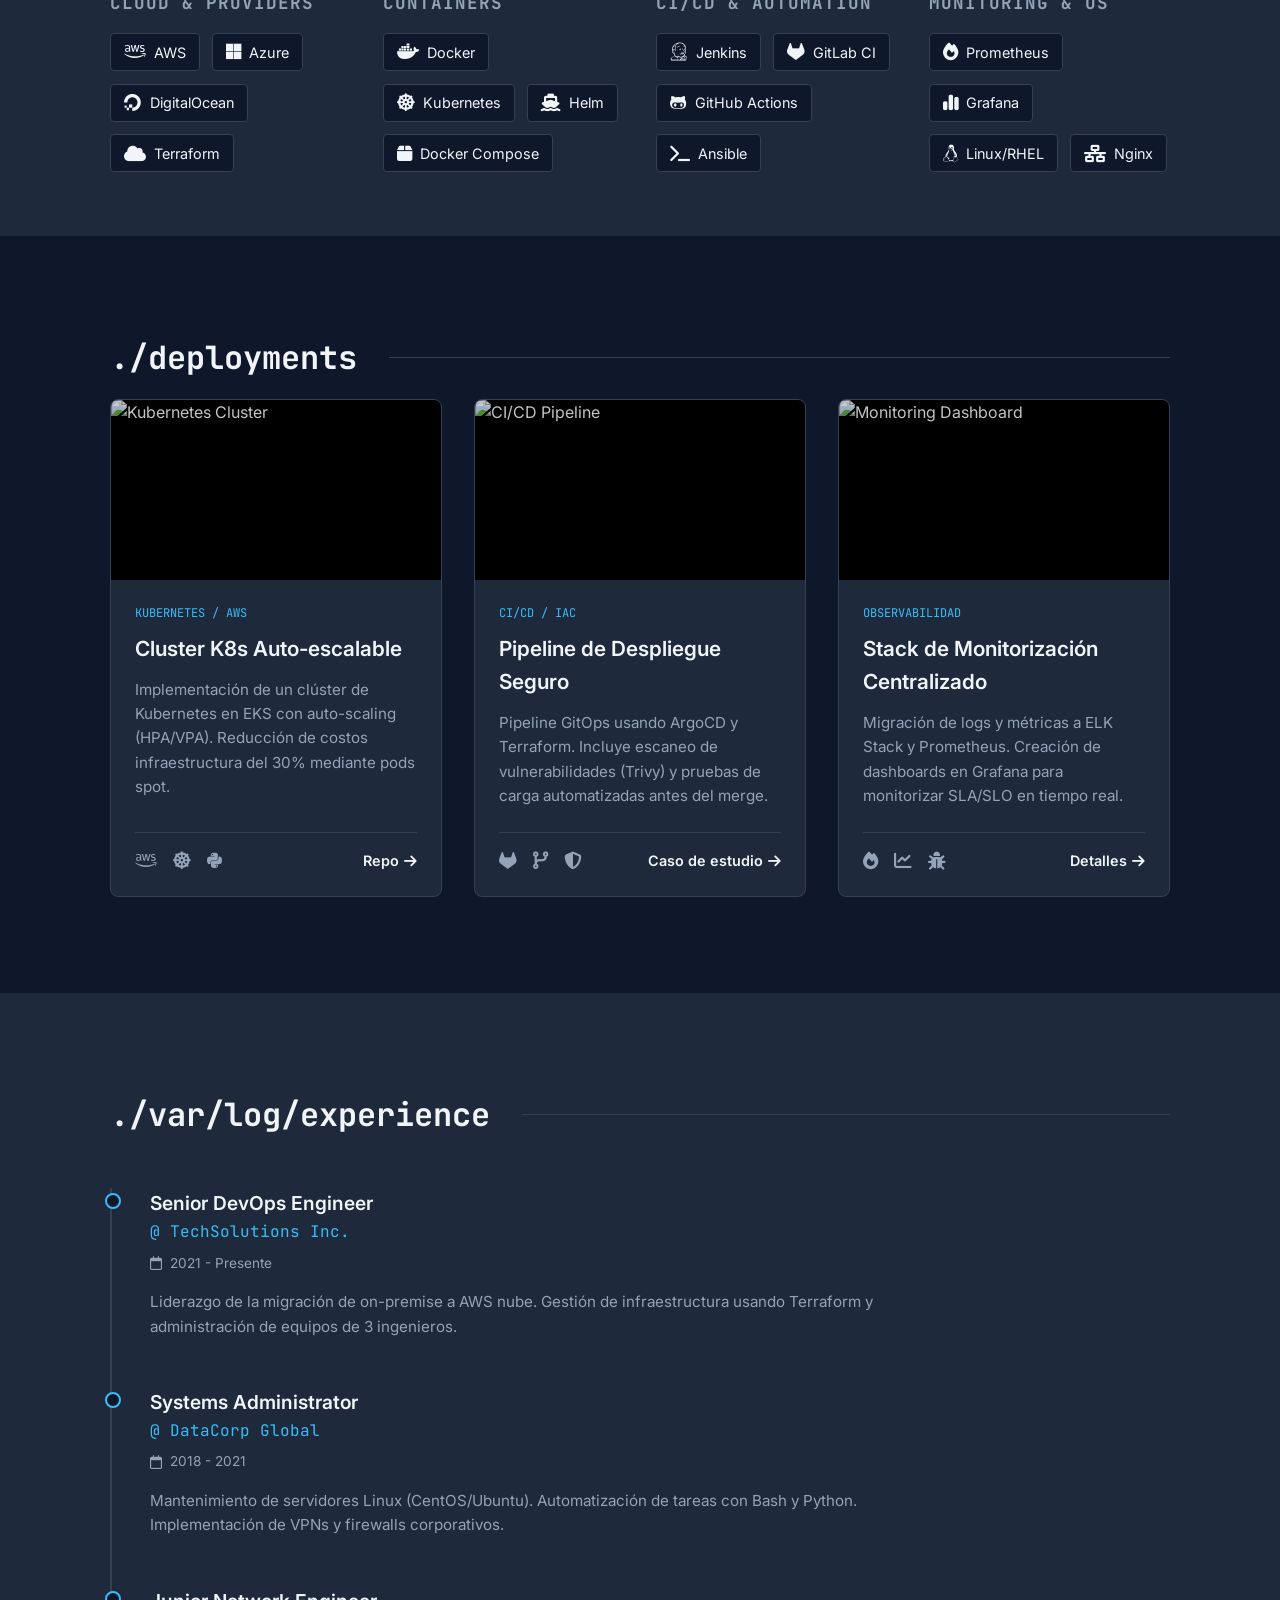
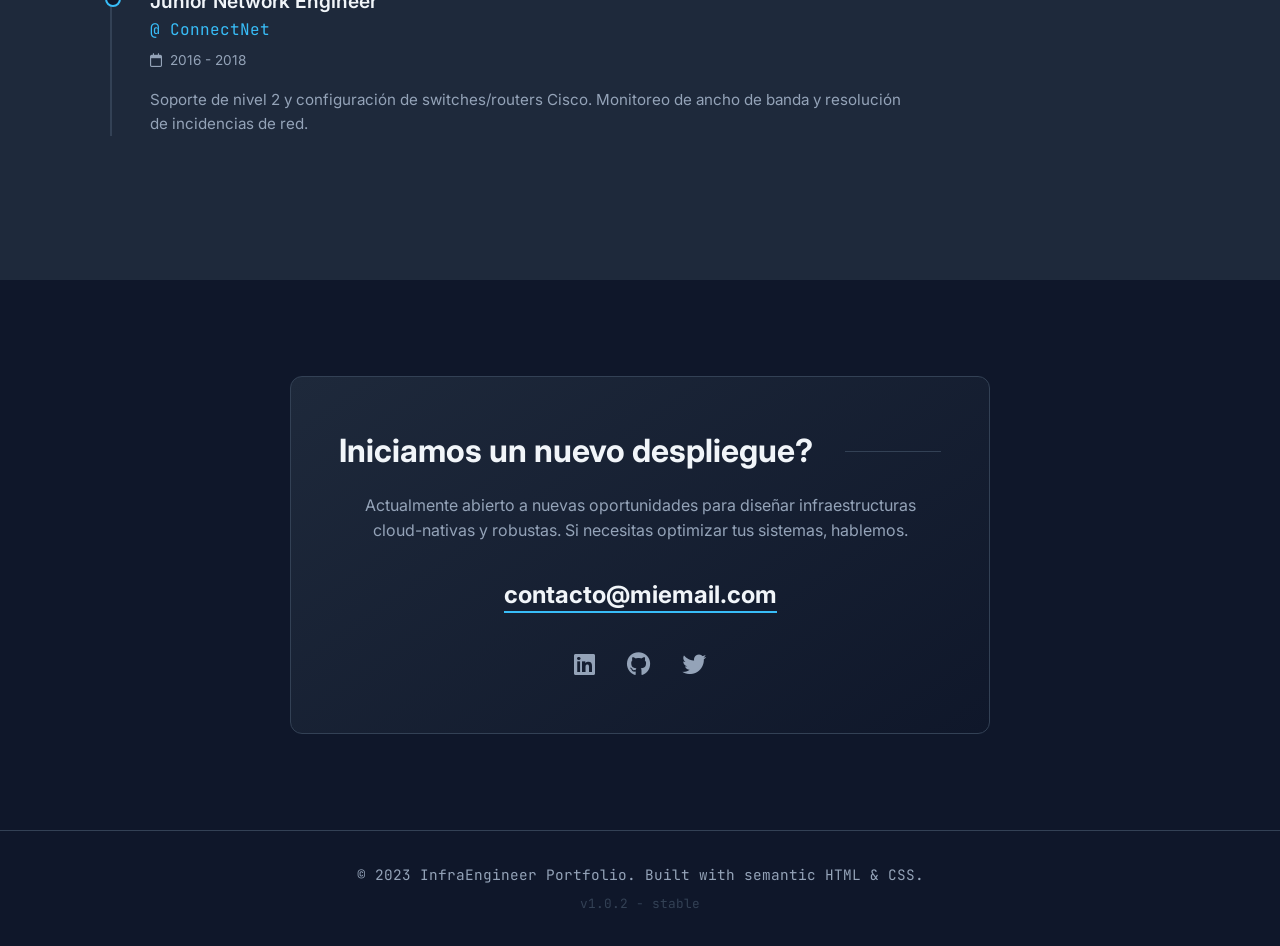
==== commit f23abbd1: "Cambios realizados" ====
--- a/index.html
+++ b/index.html
@@ -44,7 +44,7 @@
                 <div class="hero-content">
                     <div class="hero-status">
                         <span class="status-dot"></span>
-                        <span>System Operational</span>
+                        <span>system: Operational</span>
                     </div>
                     <h1 class="hero-title">Arquitectura resiliente,<br>escalabilidad <span class="text-accent"></span>.
                     </h1>
